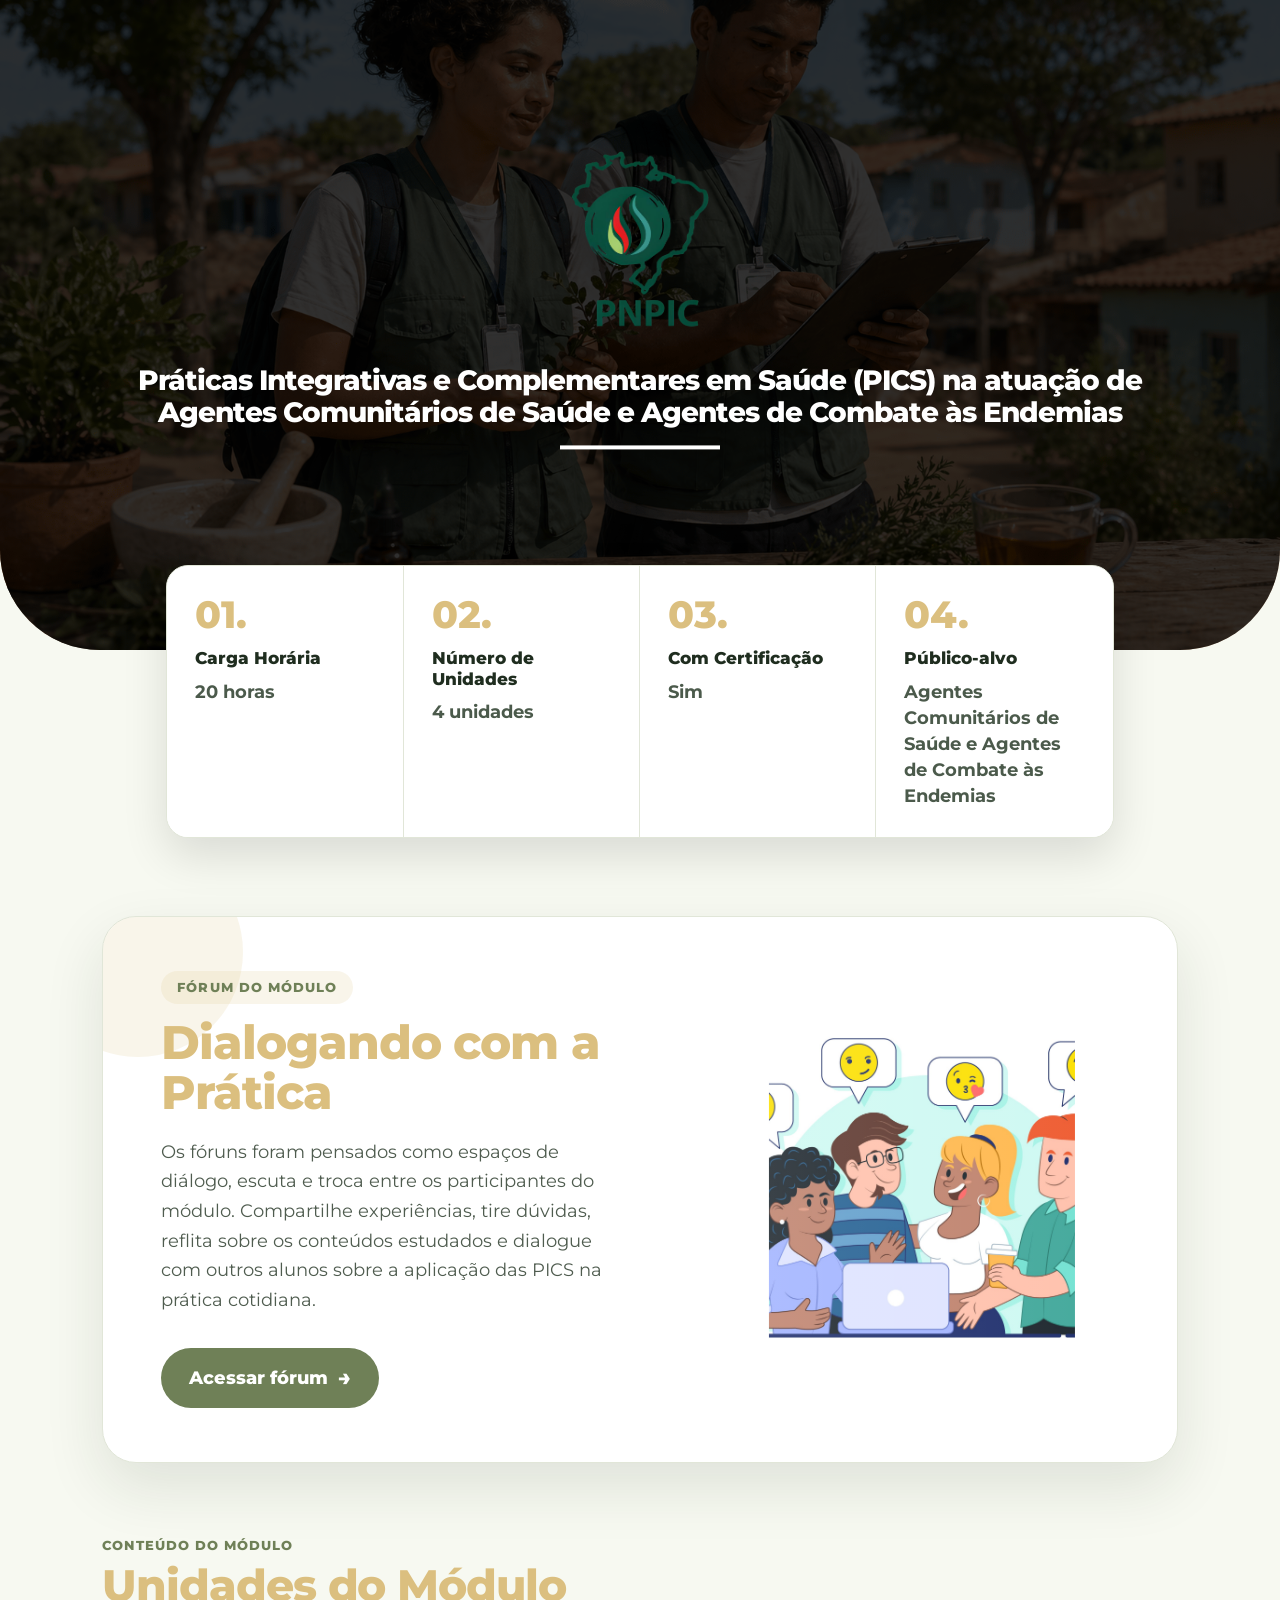
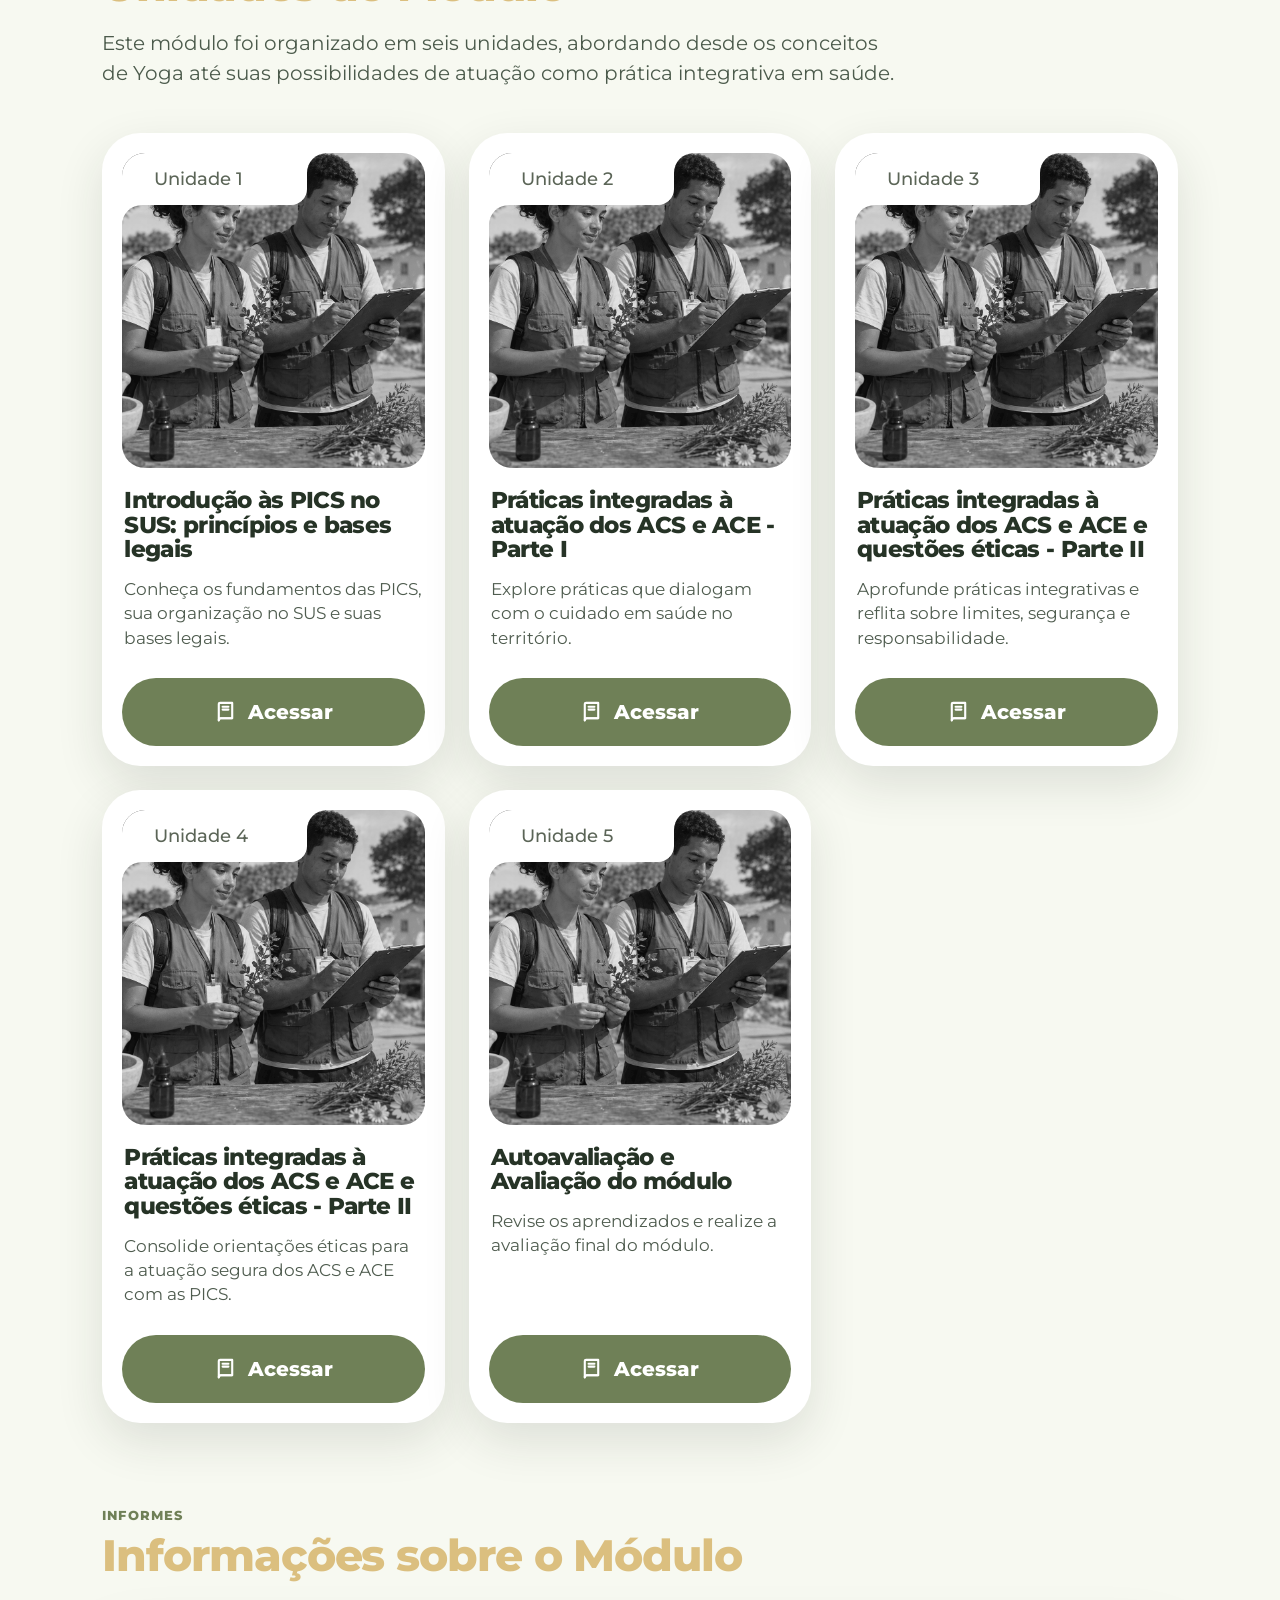
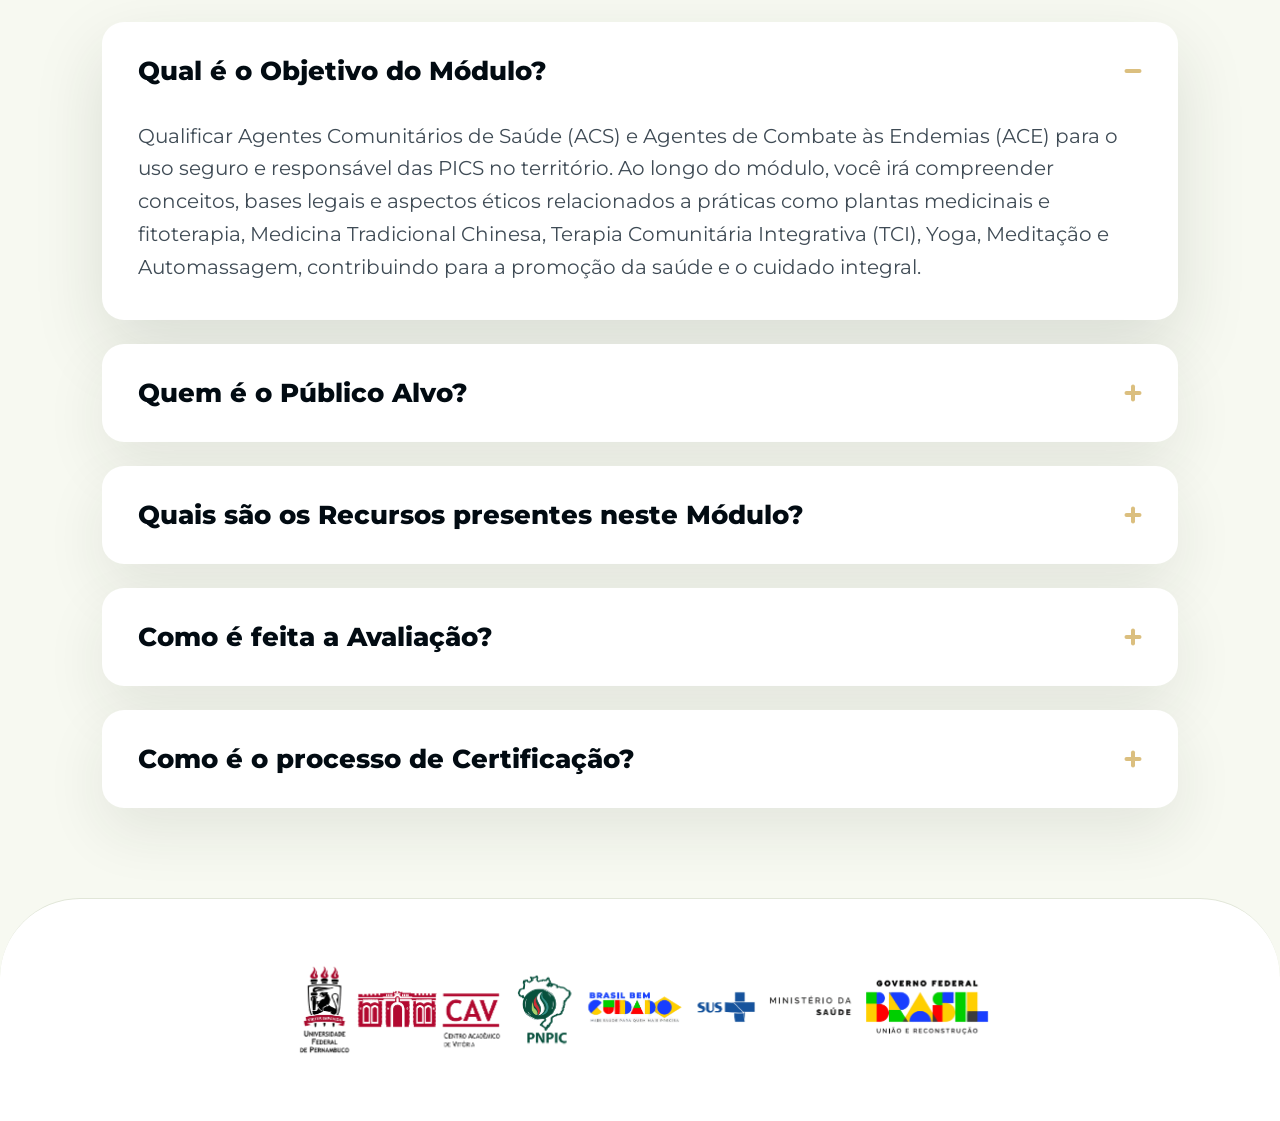
==== index.html @ bacfe4be "Add: Adicionado efeitos em javascript na tela inicial do módulo" ====
<!DOCTYPE html>
<html lang="pt-BR">

<head>
    <meta charset="UTF-8">
    <meta name="viewport" content="width=device-width, initial-scale=1.0">
    <title>PICS para ACS e ACE</title>

    <link rel="stylesheet" href="./assets/css/reset.css">
    <link rel="stylesheet" href="./assets/css/style-modulo.css">
</head>

<body>
    <header id="banner-modulo">
        <div class="dark-overlay"></div>

        <div id="banner-modulo-box-textual">
            <img id="banner-modulo-logo" src="./assets/images/PNPIC_logo_BR.png" alt="Logo PNPIC">
            <h1 id="banner-modulo-titulo">
                Práticas Integrativas e Complementares em Saúde (PICS) na atuação de
                Agentes Comunitários de Saúde e Agentes de Combate às Endemias
            </h1>
        </div>
    </header>

    <section id="banner-informacoes-modulo">
        <div id="banner-informacoes-modulo-container">

            <div class="banner-info-card">
                <span class="banner-info-numero">01.</span>

                <div class="banner-info-conteudo">
                    <h2>Carga Horária</h2>
                    <p>20 horas</p>
                </div>
            </div>

            <div class="banner-info-card">
                <span class="banner-info-numero">02.</span>

                <div class="banner-info-conteudo">
                    <h2>Número de Unidades</h2>
                    <p>4 unidades</p>
                </div>
            </div>

            <div class="banner-info-card">
                <span class="banner-info-numero">03.</span>

                <div class="banner-info-conteudo">
                    <h2>Com Certificação</h2>
                    <p>Sim</p>
                </div>
            </div>

            <div class="banner-info-card">
                <span class="banner-info-numero">04.</span>

                <div class="banner-info-conteudo">
                    <h2>Público-alvo</h2>
                    <p>Agentes Comunitários de Saúde e Agentes de Combate às Endemias</p>
                </div>
            </div>

        </div>
    </section>

    <section id="forum-pratica" aria-labelledby="forum-pratica-titulo">
        <div id="forum-pratica-card">

            <div id="forum-pratica-conteudo">
                <span id="forum-pratica-tag">Fórum do Módulo</span>

                <h2 id="forum-pratica-titulo">Dialogando com a Prática</h2>

                <p>
                    Os fóruns foram pensados como espaços de diálogo, escuta e troca entre os
                    participantes do módulo. Compartilhe experiências, tire dúvidas,
                    reflita sobre os conteúdos estudados e dialogue com outros alunos sobre a
                    aplicação das PICS na prática cotidiana.
                </p>

                <a href="#" id="forum-pratica-botao">
                    Acessar fórum
                    <span aria-hidden="true">→</span>
                </a>
            </div>

            <div id="forum-pratica-imagem">
                <img src="./assets/images/forum-dialogando-com-a-pratica.jpg"
                    alt="Pessoas dialogando em um espaço de aprendizagem colaborativa">
            </div>

        </div>
    </section>

    <section id="unidades-modulo">
        <div id="unidades-modulo-cabecalho">
            <span>Conteúdo do Módulo</span>
            <h2>Unidades do Módulo</h2>
            <p>
                Este módulo foi organizado em seis unidades, abordando desde os conceitos de Yoga
                até suas possibilidades de atuação como prática integrativa em saúde.
            </p>
        </div>

        <div id="unidades-modulo-lista">

            <article class="unidade-card">
                <div class="unidade-card-imagem">
                    <img src="./assets/images/Banner-PICS-para-ACS-e-ACE.png" alt="Imagem representativa da Unidade 1">
                    <span class="unidade-card-categoria">Unidade 1</span>
                </div>

                <div class="unidade-card-conteudo">
                    <h3>Introdução às PICS no SUS: princípios e bases legais</h3>
                    <p>
                        Conheça os fundamentos das PICS, sua organização no SUS e suas bases legais.
                    </p>
                </div>

                <a href="#" class="unidade-card-botao">
                    <svg viewBox="0 0 24 24" aria-hidden="true">
                        <path
                            d="M5 4.5C5 3.67 5.67 3 6.5 3H19v15.5c0 .28-.22.5-.5.5H7.25A2.25 2.25 0 0 0 5 21.25V4.5Z" />
                        <path d="M5 21.25A2.25 2.25 0 0 1 7.25 19H19" />
                        <path d="M9 7h6" />
                        <path d="M9 10h6" />
                    </svg>
                    Acessar
                </a>
            </article>

            <article class="unidade-card">
                <div class="unidade-card-imagem">
                    <img src="./assets/images/Banner-PICS-para-ACS-e-ACE.png" alt="Imagem representativa da Unidade 2">
                    <span class="unidade-card-categoria">Unidade 2</span>
                </div>

                <div class="unidade-card-conteudo">
                    <h3>Práticas integradas à atuação dos ACS e ACE - Parte I</h3>
                    <p>
                        Explore práticas que dialogam com o cuidado em saúde no território.
                    </p>
                </div>

                <a href="#" class="unidade-card-botao">
                    <svg viewBox="0 0 24 24" aria-hidden="true">
                        <path
                            d="M5 4.5C5 3.67 5.67 3 6.5 3H19v15.5c0 .28-.22.5-.5.5H7.25A2.25 2.25 0 0 0 5 21.25V4.5Z" />
                        <path d="M5 21.25A2.25 2.25 0 0 1 7.25 19H19" />
                        <path d="M9 7h6" />
                        <path d="M9 10h6" />
                    </svg>
                    Acessar
                </a>
            </article>

            <article class="unidade-card">
                <div class="unidade-card-imagem">
                    <img src="./assets/images/Banner-PICS-para-ACS-e-ACE.png" alt="Imagem representativa da Unidade 3">
                    <span class="unidade-card-categoria">Unidade 3</span>
                </div>

                <div class="unidade-card-conteudo">
                    <h3>Práticas integradas à atuação dos ACS e ACE e questões éticas - Parte II</h3>
                    <p>
                        Aprofunde práticas integrativas e reflita sobre limites, segurança e responsabilidade.
                    </p>
                </div>

                <a href="#" class="unidade-card-botao">
                    <svg viewBox="0 0 24 24" aria-hidden="true">
                        <path
                            d="M5 4.5C5 3.67 5.67 3 6.5 3H19v15.5c0 .28-.22.5-.5.5H7.25A2.25 2.25 0 0 0 5 21.25V4.5Z" />
                        <path d="M5 21.25A2.25 2.25 0 0 1 7.25 19H19" />
                        <path d="M9 7h6" />
                        <path d="M9 10h6" />
                    </svg>
                    Acessar
                </a>
            </article>

            <article class="unidade-card">
                <div class="unidade-card-imagem">
                    <img src="./assets/images/Banner-PICS-para-ACS-e-ACE.png" alt="Imagem representativa da Unidade 4">
                    <span class="unidade-card-categoria">Unidade 4</span>
                </div>

                <div class="unidade-card-conteudo">
                    <h3>Práticas integradas à atuação dos ACS e ACE e questões éticas - Parte II</h3>
                    <p>
                        Consolide orientações éticas para a atuação segura dos ACS e ACE com as PICS.
                    </p>
                </div>

                <a href="#" class="unidade-card-botao">
                    <svg viewBox="0 0 24 24" aria-hidden="true">
                        <path
                            d="M5 4.5C5 3.67 5.67 3 6.5 3H19v15.5c0 .28-.22.5-.5.5H7.25A2.25 2.25 0 0 0 5 21.25V4.5Z" />
                        <path d="M5 21.25A2.25 2.25 0 0 1 7.25 19H19" />
                        <path d="M9 7h6" />
                        <path d="M9 10h6" />
                    </svg>
                    Acessar
                </a>
            </article>

            <article class="unidade-card">
                <div class="unidade-card-imagem">
                    <img src="./assets/images/Banner-PICS-para-ACS-e-ACE.png" alt="Imagem representativa da Unidade 5">
                    <span class="unidade-card-categoria">Unidade 5</span>
                </div>

                <div class="unidade-card-conteudo">
                    <h3>Autoavaliação e Avaliação do módulo</h3>
                    <p>
                        Revise os aprendizados e realize a avaliação final do módulo.
                    </p>
                </div>

                <a href="#" class="unidade-card-botao">
                    <svg viewBox="0 0 24 24" aria-hidden="true">
                        <path
                            d="M5 4.5C5 3.67 5.67 3 6.5 3H19v15.5c0 .28-.22.5-.5.5H7.25A2.25 2.25 0 0 0 5 21.25V4.5Z" />
                        <path d="M5 21.25A2.25 2.25 0 0 1 7.25 19H19" />
                        <path d="M9 7h6" />
                        <path d="M9 10h6" />
                    </svg>
                    Acessar
                </a>
            </article>

        </div>
    </section>

    <section id="faq-modulo">
        <div id="faq-modulo-cabecalho">
            <span>Informes</span>
            <h2>Informações sobre o Módulo</h2>
        </div>
        <div id="faq-modulo-container">

            <article class="faq-item ativo">
                <button class="faq-pergunta" type="button" aria-expanded="true">
                    <span>Qual é o Objetivo do Módulo?</span>
                    <span class="faq-icone" aria-hidden="true"></span>
                </button>

                <div class="faq-resposta">
                    <div>
                        <p>
                            Qualificar Agentes Comunitários de Saúde (ACS) e Agentes de Combate às Endemias (ACE)
                            para o uso seguro e responsável das PICS no território. Ao longo do módulo, você irá
                            compreender conceitos, bases legais e aspectos éticos relacionados a práticas como plantas
                            medicinais e fitoterapia, Medicina Tradicional Chinesa, Terapia Comunitária Integrativa
                            (TCI), Yoga, Meditação e Automassagem, contribuindo para a promoção da saúde e o cuidado
                            integral.
                        </p>
                    </div>
                </div>
            </article>

            <article class="faq-item">
                <button class="faq-pergunta" type="button" aria-expanded="false">
                    <span>Quem é o Público Alvo?</span>
                    <span class="faq-icone" aria-hidden="true"></span>
                </button>

                <div class="faq-resposta">
                    <div>
                        <p>
                            Destina-se a ACS, ACE, usuários do SUS e demais interessados. O acesso é livre,
                            sem limite de vagas, com o objetivo de ampliar o conhecimento sobre a temática.
                        </p>
                    </div>
                </div>
            </article>

            <article class="faq-item">
                <button class="faq-pergunta" type="button" aria-expanded="false">
                    <span>Quais são os Recursos presentes neste Módulo?</span>
                    <span class="faq-icone" aria-hidden="true"></span>
                </button>

                <div class="faq-resposta">
                    <div>
                        <p>
                            Slides, vídeos, histórias em quadrinhos, leituras complementares e atividades de
                            múltipla escolha.
                        </p>
                    </div>
                </div>
            </article>

            <article class="faq-item">
                <button class="faq-pergunta" type="button" aria-expanded="false">
                    <span>Como é feita a Avaliação?</span>
                    <span class="faq-icone" aria-hidden="true"></span>
                </button>

                <div class="faq-resposta">
                    <div>
                        <p>
                            Você realizará dois questionários: um de avaliação do módulo e outro de autoavaliação,
                            permitindo refletir sobre seu aprendizado e participação.
                        </p>
                    </div>
                </div>
            </article>

            <article class="faq-item">
                <button class="faq-pergunta" type="button" aria-expanded="false">
                    <span>Como é o processo de Certificação?</span>
                    <span class="faq-icone" aria-hidden="true"></span>
                </button>

                <div class="faq-resposta">
                    <div>
                        <p>
                            Para obter o certificado, é necessário: concluir 100% das atividades, responder à
                            avaliação de qualidade do módulo e alcançar, no mínimo, 70% de aproveitamento nas
                            atividades avaliativas.
                        </p>
                    </div>
                </div>
            </article>

        </div>
    </section>

    <footer id="rodape-modulo">
        <div id="rodape-modulo-container">
            <img src="./assets/images/instituicoes-envolvidas-logo-rodape.png" alt="Logos das instituições envolvidas">
        </div>
    </footer>

    <script>
    document.addEventListener('DOMContentLoaded', () => {
        const usuarioPrefereMenosAnimacao = window.matchMedia('(prefers-reduced-motion: reduce)').matches;

        /* =========================================================
           ESTILOS DAS ANIMAÇÕES
        ========================================================= */

        const estilosAnimacoes = document.createElement('style');

        estilosAnimacoes.textContent = `
            .js-reveal {
                opacity: 0;
                transform: translateY(26px);
                transition:
                    opacity 0.65s ease,
                    transform 0.65s ease;
            }

            .js-reveal.visivel {
                opacity: 1;
                transform: translateY(0);
            }

            .js-delay-1 {
                transition-delay: 0.08s;
            }

            .js-delay-2 {
                transition-delay: 0.16s;
            }

            .js-delay-3 {
                transition-delay: 0.24s;
            }

            .js-delay-4 {
                transition-delay: 0.32s;
            }

            .js-barra-progresso {
                position: fixed;
                top: 0;
                left: 0;
                z-index: 9999;
                width: 0%;
                height: 4px;
                background: linear-gradient(90deg, #6f8057, #dbbf7f);
                box-shadow: 0 4px 14px rgba(111, 128, 87, 0.25);
                transition: width 0.08s linear;
            }

            #banner-modulo-logo {
                animation: logoFlutuando 4s ease-in-out infinite;
            }

            @keyframes logoFlutuando {
                0%, 100% {
                    transform: translateY(0);
                }

                50% {
                    transform: translateY(-7px);
                }
            }

            .banner-info-card,
            .unidade-card,
            #forum-pratica-card,
            .faq-item {
                transition:
                    transform 0.28s ease,
                    box-shadow 0.28s ease,
                    border-color 0.28s ease;
            }

            .banner-info-card:hover {
                transform: translateY(-5px);
                box-shadow: 0 18px 40px rgba(31, 45, 31, 0.14);
                border-color: rgba(219, 191, 127, 0.5);
            }

            #forum-pratica-card:hover {
                transform: translateY(-5px);
                box-shadow: 0 30px 70px rgba(31, 45, 31, 0.16);
            }

            .unidade-card:hover {
                transform: translateY(-7px);
                box-shadow: 0 26px 62px rgba(31, 45, 31, 0.18);
            }

            .faq-item:hover {
                transform: translateX(4px);
            }

            .faq-item.ativo {
                box-shadow: 0 28px 70px rgba(31, 45, 31, 0.13);
            }

            .unidade-card-botao,
            #forum-pratica-botao {
                position: relative;
                overflow: hidden;
            }

            .efeito-ripple {
                position: absolute;
                width: 18px;
                height: 18px;
                border-radius: 50%;
                pointer-events: none;
                background-color: rgba(255, 255, 255, 0.5);
                transform: translate(-50%, -50%) scale(0);
                animation: rippleBotao 0.55s ease-out forwards;
            }

            @keyframes rippleBotao {
                to {
                    opacity: 0;
                    transform: translate(-50%, -50%) scale(18);
                }
            }

            .js-contador-pulso {
                animation: contadorPulso 0.45s ease;
            }

            @keyframes contadorPulso {
                0% {
                    transform: scale(1);
                }

                45% {
                    transform: scale(1.05);
                }

                100% {
                    transform: scale(1);
                }
            }

            @media (max-width: 768px) {
                .unidade-card:hover,
                .banner-info-card:hover,
                #forum-pratica-card:hover,
                .faq-item:hover {
                    transform: none;
                }
            }

            @media (prefers-reduced-motion: reduce) {
                .js-reveal,
                .js-reveal.visivel,
                #banner-modulo-logo,
                .banner-info-card,
                .unidade-card,
                #forum-pratica-card,
                .faq-item {
                    opacity: 1 !important;
                    transform: none !important;
                    transition: none !important;
                    animation: none !important;
                }
            }
        `;

        document.head.appendChild(estilosAnimacoes);


        /* =========================================================
           BARRA DE PROGRESSO DE LEITURA
        ========================================================= */

        const barraProgresso = document.createElement('div');
        barraProgresso.className = 'js-barra-progresso';
        document.body.appendChild(barraProgresso);

        const atualizarBarraProgresso = () => {
            const alturaPagina = document.documentElement.scrollHeight - window.innerHeight;
            const progresso = alturaPagina > 0 ? (window.scrollY / alturaPagina) * 100 : 0;

            barraProgresso.style.width = `${progresso}%`;
        };

        window.addEventListener('scroll', atualizarBarraProgresso, { passive: true });
        atualizarBarraProgresso();


        /* =========================================================
           ANIMAÇÃO DE ENTRADA DOS ELEMENTOS
        ========================================================= */

        const elementosParaAnimar = document.querySelectorAll(`
            #banner-modulo-box-textual,
            .banner-info-card,
            #forum-pratica-card,
            #unidades-modulo-cabecalho,
            .unidade-card,
            #faq-modulo-cabecalho,
            .faq-item
        `);

        elementosParaAnimar.forEach((elemento, index) => {
            elemento.classList.add('js-reveal');

            if (
                elemento.classList.contains('banner-info-card') ||
                elemento.classList.contains('unidade-card') ||
                elemento.classList.contains('faq-item')
            ) {
                elemento.classList.add(`js-delay-${(index % 4) + 1}`);
            }
        });

        if (usuarioPrefereMenosAnimacao) {
            elementosParaAnimar.forEach((elemento) => {
                elemento.classList.add('visivel');
            });
        } else if ('IntersectionObserver' in window) {
            const observadorEntrada = new IntersectionObserver((entradas) => {
                entradas.forEach((entrada) => {
                    if (entrada.isIntersecting) {
                        entrada.target.classList.add('visivel');
                        observadorEntrada.unobserve(entrada.target);
                    }
                });
            }, {
                threshold: 0.12,
                rootMargin: '0px 0px -40px 0px'
            });

            elementosParaAnimar.forEach((elemento) => {
                observadorEntrada.observe(elemento);
            });
        } else {
            elementosParaAnimar.forEach((elemento) => {
                elemento.classList.add('visivel');
            });
        }

        setTimeout(() => {
            elementosParaAnimar.forEach((elemento) => {
                elemento.classList.add('visivel');
            });
        }, 1400);


        /* =========================================================
           CONTADOR ANIMADO NOS CARDS DE INFORMAÇÃO
        ========================================================= */

        const blocoInformacoes = document.querySelector('#banner-informacoes-modulo');
        let contadoresJaRodaram = false;

        const animarContadores = () => {
            if (contadoresJaRodaram) return;

            contadoresJaRodaram = true;

            const textos = document.querySelectorAll('.banner-info-conteudo p');

            textos.forEach((texto) => {
                const conteudoOriginal = texto.textContent.trim();
                const numeroEncontrado = conteudoOriginal.match(/\d+/);

                if (!numeroEncontrado) return;

                const numeroFinal = Number(numeroEncontrado[0]);
                const duracao = 800;
                const inicio = performance.now();

                texto.classList.add('js-contador-pulso');

                const animar = (tempoAtual) => {
                    const progresso = Math.min((tempoAtual - inicio) / duracao, 1);
                    const valorAtual = Math.floor(progresso * numeroFinal);

                    texto.textContent = conteudoOriginal.replace(numeroEncontrado[0], valorAtual);

                    if (progresso < 1) {
                        requestAnimationFrame(animar);
                    } else {
                        texto.textContent = conteudoOriginal;

                        setTimeout(() => {
                            texto.classList.remove('js-contador-pulso');
                        }, 450);
                    }
                };

                requestAnimationFrame(animar);
            });
        };

        if (blocoInformacoes && !usuarioPrefereMenosAnimacao && 'IntersectionObserver' in window) {
            const observadorContadores = new IntersectionObserver((entradas) => {
                entradas.forEach((entrada) => {
                    if (entrada.isIntersecting) {
                        animarContadores();
                        observadorContadores.unobserve(entrada.target);
                    }
                });
            }, {
                threshold: 0.3
            });

            observadorContadores.observe(blocoInformacoes);
        }


        /* =========================================================
           EFEITO RIPPLE NOS BOTÕES
        ========================================================= */

        const botoes = document.querySelectorAll('.unidade-card-botao, #forum-pratica-botao');

        botoes.forEach((botao) => {
            botao.addEventListener('click', (evento) => {
                const href = botao.getAttribute('href');

                if (href === '#') {
                    evento.preventDefault();
                }

                const rippleAntigo = botao.querySelector('.efeito-ripple');

                if (rippleAntigo) {
                    rippleAntigo.remove();
                }

                const area = botao.getBoundingClientRect();
                const ripple = document.createElement('span');

                ripple.className = 'efeito-ripple';
                ripple.style.left = `${evento.clientX - area.left}px`;
                ripple.style.top = `${evento.clientY - area.top}px`;

                botao.appendChild(ripple);

                setTimeout(() => {
                    ripple.remove();
                }, 600);
            });
        });


        /* =========================================================
           FAQ INTERATIVO
        ========================================================= */

        const faqItems = document.querySelectorAll('.faq-item');

        faqItems.forEach((item) => {
            const pergunta = item.querySelector('.faq-pergunta');

            pergunta.addEventListener('click', () => {
                const itemEstaAberto = item.classList.contains('ativo');

                faqItems.forEach((faq) => {
                    faq.classList.remove('ativo');
                    faq.querySelector('.faq-pergunta').setAttribute('aria-expanded', 'false');
                });

                if (!itemEstaAberto) {
                    item.classList.add('ativo');
                    pergunta.setAttribute('aria-expanded', 'true');
                }
            });
        });


        /* =========================================================
           MICROINTERAÇÃO NO LOGO
        ========================================================= */

        const logo = document.querySelector('#banner-modulo-logo');

        if (logo && !usuarioPrefereMenosAnimacao) {
            logo.addEventListener('mouseenter', () => {
                logo.animate(
                    [
                        { transform: 'scale(1)' },
                        { transform: 'scale(1.04)' },
                        { transform: 'scale(1)' }
                    ],
                    {
                        duration: 450,
                        easing: 'ease-out'
                    }
                );
            });
        }
    });
</script>
</body>

</html>
---- assets/css/style-modulo.css ----
/* ----- Fontes do Projeto ----- */

@import url('https://fonts.googleapis.com/css2?family=Montserrat:wght@300;400;500;600;700;800;900&family=Rawline:wght@300;400;500;700;900&display=swap');


/* ----- Variáveis Globais ----- */

:root {
    --fonte-principal: 'Montserrat', Arial, Helvetica, sans-serif;
    --fonte-auxiliar: 'Rawline', 'Montserrat', Arial, Helvetica, sans-serif;

    --border-radius-banner-modulo: 100px;

    --banner-info-curso-cor-fundo: #ffffff;
    --banner-info-curso-cor-fundo-pagina: #f7f9f1;
    --banner-info-curso-cor-titulo: #1f2d1f;
    --banner-info-curso-cor-texto: #4b5a4b;
    --banner-info-curso-cor-numero: #dbbf7f;
    --banner-info-curso-cor-borda: #e1e6d8;
    --banner-info-curso-sombra: 0 18px 45px rgba(0, 0, 0, 0.12);

    --forum-pratica-cor-fundo: #ffffff;
    --forum-pratica-cor-titulo: #263326;
    --forum-pratica-cor-texto: #4f5c4f;
    --forum-pratica-cor-destaque: #dbbf7f;
    --forum-pratica-cor-botao: #6f8057;
    --forum-pratica-cor-botao-hover: #5d7048;
    --forum-pratica-cor-borda: #e1e6d8;
    --forum-pratica-sombra: 0 24px 60px rgba(31, 45, 31, 0.11);

    --unidade-card-cor-fundo: #ffffff;
    --unidade-card-cor-titulo: #263326;
    --unidade-card-cor-texto: #4f5c4f;
    --unidade-card-cor-categoria: #5b6557;
    --unidade-card-cor-botao: #6f8057;
    --unidade-card-cor-botao-hover: #5d7048;
    --unidade-card-sombra: 0 18px 48px rgba(31, 45, 31, 0.12);

    --faq-modulo-cor-fundo-card: #ffffff;
    --faq-modulo-cor-titulo: #020b12;
    --faq-modulo-cor-texto: #3f4b55;
    --faq-modulo-cor-icone: #dbbf7f;
    --faq-modulo-sombra: 0 24px 60px rgba(31, 45, 31, 0.09);

    --secoes-cabecalho-titulo: #dbbf7f;
}


/* ----- Configurações Gerais ----- */

body {
    font-family: var(--fonte-principal);

    background-color: var(--banner-info-curso-cor-fundo-pagina);
    color: var(--banner-info-curso-cor-titulo);

    overflow-x: hidden;
}

h1,
h2,
h3,
button,
.banner-info-numero,
.unidade-card-categoria,
.unidade-card-botao,
#forum-pratica-tag,
#forum-pratica-botao,
#unidades-modulo-cabecalho span,
#faq-modulo-cabecalho span {
    font-family: var(--fonte-auxiliar);
}


/* ----- Classes Especiais ----- */

.dark-overlay {
    position: absolute;
    top: 0;
    left: 0;

    width: 100%;
    height: 100%;

    background-color: rgba(0, 0, 0, 0.68);
}


/* ----- Estilos Específicos do Banner do Módulo ----- */

#banner-modulo {
    width: 100%;
    height: 650px;

    position: relative;

    background-image: url('./../images/Banner-PICS-para-ACS-e-ACE.png');
    background-size: cover;
    background-position: bottom center;
    background-repeat: no-repeat;

    border-bottom-right-radius: var(--border-radius-banner-modulo);
    border-bottom-left-radius: var(--border-radius-banner-modulo);
}

#banner-modulo .dark-overlay {
    z-index: 1;

    background-color: rgba(0, 0, 0, 0.8);

    border-bottom-right-radius: var(--border-radius-banner-modulo);
    border-bottom-left-radius: var(--border-radius-banner-modulo);
}

#banner-modulo-box-textual {
    width: min(90%, 1100px);

    position: absolute;
    top: 45%;
    left: 50%;
    transform: translate(-50%, -50%);

    z-index: 2;

    padding: 20px;

    color: #ffffff;
    text-align: center;
}

#banner-modulo-logo {
    width: clamp(120px, 16vw, 210px);
    height: auto;

    display: block;

    margin: 0 auto 24px;

    object-fit: contain;

    filter: drop-shadow(0 10px 24px rgba(0, 0, 0, 0.35));
}

#banner-modulo-box-textual #banner-modulo-titulo {
    font-family: var(--fonte-auxiliar);
    font-size: clamp(16px, 28px, 32px);
    line-height: 1.15;
    font-weight: 800;
    letter-spacing: -1px;
}

#banner-modulo-box-textual #banner-modulo-titulo::after {
    content: '';

    display: block;
    width: 160px;
    height: 4px;

    margin: 16px auto 0;

    background-color: #ffffff;
}


/* ----- Caixa de Informações Gerais do Curso no Banner ----- */

#banner-informacoes-modulo {
    width: min(74%, 1180px);

    position: relative;
    z-index: 3;

    margin: -85px auto 0;

    overflow: hidden;

    background-color: var(--banner-info-curso-cor-fundo);

    border: 1px solid var(--banner-info-curso-cor-borda);
    border-radius: 22px;

    box-shadow: var(--banner-info-curso-sombra);
}

#banner-informacoes-modulo-container {
    display: grid;
    grid-template-columns: repeat(4, minmax(0, 1fr));
}

.banner-info-card {
    min-height: 170px;

    padding: 30px 28px 28px;

    display: flex;
    flex-direction: column;
    justify-content: flex-start;

    background-color: var(--banner-info-curso-cor-fundo);

    border-right: 1px solid var(--banner-info-curso-cor-borda);
}

.banner-info-card:last-child {
    border-right: none;
}

.banner-info-numero {
    display: block;

    margin-bottom: 14px;

    font-size: clamp(34px, 3vw, 44px);
    line-height: 1;
    font-weight: 800;

    color: var(--banner-info-curso-cor-numero);
}

.banner-info-card h2 {
    margin-bottom: 10px;

    font-family: var(--fonte-auxiliar);
    font-size: clamp(17px, 1.25vw, 22px);
    line-height: 1.2;
    font-weight: 800;

    color: var(--banner-info-curso-cor-titulo);
}

.banner-info-card p {
    max-width: 255px;

    font-family: var(--fonte-principal);
    font-size: 18px;
    line-height: 1.45;
    font-weight: 700;

    color: var(--banner-info-curso-cor-texto);
}


/* ----- Seção Fórum Dialogando com a Prática ----- */

#forum-pratica {
    width: min(84%, 1300px);

    margin: 78px auto 72px;
}

#forum-pratica-card {
    min-height: 390px;

    position: relative;

    display: grid;
    grid-template-columns: minmax(0, 1.05fr) minmax(360px, 0.95fr);
    align-items: stretch;

    overflow: hidden;

    background-color: var(--forum-pratica-cor-fundo);

    border: 1px solid var(--forum-pratica-cor-borda);
    border-radius: 34px;

    box-shadow: var(--forum-pratica-sombra);
}

#forum-pratica-card::before {
    content: '';

    width: 210px;
    height: 210px;

    position: absolute;
    top: -70px;
    left: -70px;
    z-index: 1;

    background-color: rgba(219, 191, 127, 0.16);

    border-radius: 50%;
}

#forum-pratica-conteudo {
    position: relative;
    z-index: 2;

    padding: 54px 58px;

    display: flex;
    flex-direction: column;
    justify-content: center;
    align-items: flex-start;
}

#forum-pratica-tag {
    display: inline-flex;
    align-items: center;

    margin-bottom: 14px;

    padding: 10px 16px;

    background-color: rgba(219, 191, 127, 0.16);
    color: var(--forum-pratica-cor-botao);

    border-radius: 999px;

    font-size: 13px;
    line-height: 1;
    font-weight: 800;
    letter-spacing: 0.08em;
    text-transform: uppercase;
}

#forum-pratica-titulo {
    max-width: 620px;

    margin-bottom: 20px;

    font-family: var(--fonte-auxiliar);
    font-size: clamp(30px, 3.7vw, 48px);
    line-height: 1.05;
    font-weight: 800;
    letter-spacing: -1.1px;

    color: var(--forum-pratica-cor-destaque);
}

#forum-pratica-conteudo p {
    max-width: 720px;

    margin-bottom: 32px;

    font-family: var(--fonte-principal);
    font-size: 18px;
    line-height: 1.65;
    font-weight: 400;

    color: var(--forum-pratica-cor-texto);
}

#forum-pratica-botao {
    min-height: 60px;

    padding: 0 28px;

    display: inline-flex;
    align-items: center;
    justify-content: center;
    gap: 10px;

    background-color: var(--forum-pratica-cor-botao);
    color: #ffffff;

    border-radius: 999px;

    font-size: 18px;
    line-height: 1;
    font-weight: 800;
    text-decoration: none;

    transition: background-color 0.3s ease, transform 0.3s ease, box-shadow 0.3s ease;
}

#forum-pratica-botao span {
    font-size: 22px;
    line-height: 1;

    transition: transform 0.3s ease;
}

#forum-pratica-botao:hover {
    background-color: var(--forum-pratica-cor-botao-hover);

    transform: translateY(-2px);

    box-shadow: 0 14px 28px rgba(111, 128, 87, 0.24);
}

#forum-pratica-botao:hover span {
    transform: translateX(4px);
}

#forum-pratica-imagem {
    min-height: 300px;

    position: relative;

    overflow: hidden;
}

#forum-pratica-imagem::before {
    content: '';

    position: absolute;
    inset: 0;
    z-index: 1;

    background: linear-gradient(90deg, rgba(255, 255, 255, 0.16), rgba(255, 255, 255, 0));
}

#forum-pratica-imagem img {
    width: 100%;
    height: 100%;

    display: block;

    object-fit: cover;
    object-position: center;

    transform: scale(0.6);

    transition: transform 0.45s ease, filter 0.45s ease;
}

#forum-pratica-card:hover #forum-pratica-imagem img {
    transform: scale(0.65);

    filter: brightness(1.03) contrast(1.02);
}


/* ----- Seção de Unidades do Módulo ----- */

#unidades-modulo {
    width: min(84%, 1300px);

    margin: 0 auto 82px;
}

#unidades-modulo-cabecalho {
    max-width: 800px;

    margin-bottom: 44px;
}

#unidades-modulo-cabecalho span {
    display: inline-block;

    margin-bottom: 10px;

    font-family: var(--fonte-auxiliar);
    font-size: 13px;
    line-height: 1;
    font-weight: 800;
    letter-spacing: 0.08em;
    text-transform: uppercase;

    color: var(--unidade-card-cor-botao);
}

#unidades-modulo-cabecalho h2 {
    margin-bottom: 20px;

    font-family: var(--fonte-auxiliar);
    font-size: clamp(28px, 3.6vw, 44px);
    line-height: 1.05;
    font-weight: 800;
    letter-spacing: -1.1px;

    color: var(--secoes-cabecalho-titulo);
}

#unidades-modulo-cabecalho p {
    max-width: 100%;

    font-family: var(--fonte-principal);
    font-size: 20px;
    line-height: 1.52;
    font-weight: 400;

    color: var(--banner-info-curso-cor-texto);
}

#unidades-modulo-lista {
    display: grid;
    grid-template-columns: repeat(auto-fit, minmax(315px, 1fr));
    gap: 24px;
}

.unidade-card {
    min-height: 590px;

    padding: 20px;

    display: flex;
    flex-direction: column;

    overflow: hidden;

    background-color: var(--unidade-card-cor-fundo);

    border-radius: 38px;

    box-shadow: var(--unidade-card-sombra);
}

.unidade-card-imagem {
    height: 315px;

    position: relative;

    overflow: hidden;

    border-radius: 23px;
}

.unidade-card-imagem img {
    width: 100%;
    height: 100%;

    display: block;

    object-fit: cover;
    object-position: center;

    filter: grayscale(100%) brightness(0.96) contrast(0.95);
    transform: scale(1);

    transition: filter 0.45s ease, transform 0.45s ease;
}

.unidade-card:hover .unidade-card-imagem img {
    filter: grayscale(0%) brightness(1) contrast(1);
    transform: scale(1.045);
}

.unidade-card-categoria {
    min-width: 185px;
    height: 52px;

    position: absolute;
    top: 0;
    left: 0;
    z-index: 2;

    padding: 0 24px 0 32px;

    display: flex;
    align-items: center;

    background-color: var(--unidade-card-cor-fundo);
    color: var(--unidade-card-cor-categoria);

    border-bottom-right-radius: 16px;

    font-family: var(--fonte-auxiliar);
    font-size: 18px;
    line-height: 1;
    font-weight: 500;
}

.unidade-card-categoria::after {
    content: '';

    width: 27px;
    height: 27px;

    position: absolute;
    top: 0;
    right: -27px;

    border-top-left-radius: 20px;

    box-shadow: -10px -10px 0 9px var(--unidade-card-cor-fundo);
}

.unidade-card-categoria::before {
    content: '';

    width: 27px;
    height: 27px;

    position: absolute;
    left: 0;
    bottom: -27px;

    border-top-left-radius: 20px;

    box-shadow: -10px -10px 0 9px var(--unidade-card-cor-fundo);
}

.unidade-card-conteudo {
    padding: 20px 2px 0;

    display: flex;
    flex-direction: column;
    flex: 1;
}

.unidade-card-conteudo h3 {
    margin-bottom: 15px;

    font-family: var(--fonte-auxiliar);
    font-size: clamp(23px, 1.75vw, 29px);
    line-height: 1.08;
    font-weight: 800;
    letter-spacing: -0.7px;

    color: var(--unidade-card-cor-titulo);
}

.unidade-card-conteudo p {
    margin-bottom: 28px;

    font-family: var(--fonte-principal);
    font-size: 17px;
    line-height: 1.42;
    font-weight: 400;

    color: var(--unidade-card-cor-texto);
}

.unidade-card-botao {
    width: 100%;
    min-height: 68px;

    margin-top: auto;

    display: flex;
    align-items: center;
    justify-content: center;
    gap: 11px;

    background-color: var(--unidade-card-cor-botao);
    color: #ffffff;

    border-radius: 999px;

    font-family: var(--fonte-auxiliar);
    font-size: 20px;
    line-height: 1;
    font-weight: 800;
    text-decoration: none;

    transition: background-color 0.3s ease, transform 0.3s ease;
}

.unidade-card-botao svg {
    width: 23px;
    height: 23px;

    fill: none;
    stroke: currentColor;
    stroke-width: 2.2;
    stroke-linecap: round;
    stroke-linejoin: round;
}

.unidade-card-botao:hover {
    background-color: var(--unidade-card-cor-botao-hover);
    transform: translateY(-2px);
}


/* ----- Seção FAQ do Módulo ----- */

#faq-modulo {
    width: min(84%, 1300px);

    margin: 0 auto 90px;
}

#faq-modulo-cabecalho {
    max-width: 800px;

    margin-bottom: 44px;
}

#faq-modulo-cabecalho span {
    display: inline-block;

    margin-bottom: 10px;

    font-family: var(--fonte-auxiliar);
    font-size: 13px;
    line-height: 1;
    font-weight: 800;
    letter-spacing: 0.08em;
    text-transform: uppercase;

    color: var(--unidade-card-cor-botao);
}

#faq-modulo-cabecalho h2 {
    margin-bottom: 12px;

    font-family: var(--fonte-auxiliar);
    font-size: clamp(28px, 3.6vw, 44px);
    line-height: 1.05;
    font-weight: 800;
    letter-spacing: -1.1px;

    color: var(--secoes-cabecalho-titulo);
}

#faq-modulo-cabecalho p {
    max-width: 100%;

    font-family: var(--fonte-principal);
    font-size: 16px;
    line-height: 1.52;
    font-weight: 400;

    color: var(--banner-info-curso-cor-texto);
}

#faq-modulo-container {
    display: flex;
    flex-direction: column;
    gap: 24px;
}

.faq-item {
    overflow: hidden;

    background-color: var(--faq-modulo-cor-fundo-card);

    border-radius: 22px;

    box-shadow: var(--faq-modulo-sombra);
}

.faq-pergunta {
    width: 100%;
    min-height: 98px;

    padding: 28px 34px 28px 36px;

    display: flex;
    align-items: center;
    justify-content: space-between;
    gap: 24px;

    cursor: pointer;

    background-color: transparent;
    color: var(--faq-modulo-cor-titulo);

    border: none;

    text-align: left;
    font-family: var(--fonte-auxiliar);
}

.faq-pergunta span:first-child {
    font-size: clamp(20px, 2vw, 26px);
    line-height: 1.25;
    font-weight: 800;
}

.faq-icone {
    width: 22px;
    height: 22px;

    position: relative;

    flex: 0 0 22px;
}

.faq-icone::before,
.faq-icone::after {
    content: '';

    position: absolute;
    top: 50%;
    left: 50%;

    width: 17px;
    height: 4px;

    background-color: var(--faq-modulo-cor-icone);

    border-radius: 999px;

    transform: translate(-50%, -50%);

    transition: transform 0.3s ease, opacity 0.3s ease;
}

.faq-icone::after {
    transform: translate(-50%, -50%) rotate(90deg);
}

.faq-item.ativo .faq-icone::after {
    opacity: 0;
    transform: translate(-50%, -50%) rotate(0deg);
}

.faq-resposta {
    display: grid;
    grid-template-rows: 0fr;

    transition: grid-template-rows 0.35s ease;
}

.faq-resposta>div {
    overflow: hidden;
}

.faq-item.ativo .faq-resposta {
    grid-template-rows: 1fr;
}

.faq-resposta p {
    padding: 0 36px 36px;

    max-width: 1120px;

    font-family: var(--fonte-principal);
    font-size: clamp(17px, 1.6vw, 24px);
    line-height: 1.6;
    font-weight: 400;

    color: var(--faq-modulo-cor-texto);
}


/* ----- Rodapé do Módulo ----- */

#rodape-modulo {
    width: 100%;

    padding: 54px 20px;

    background-color: #ffffff;

    border-top: 1px solid var(--banner-info-curso-cor-borda);

    border-top-right-radius: calc(var(--border-radius-banner-modulo) - 20px);
    border-top-left-radius: calc(var(--border-radius-banner-modulo) - 20px);
}

#rodape-modulo-container {
    width: min(84%, 1300px);

    margin: 0 auto;

    display: flex;
    align-items: center;
    justify-content: center;
}

#rodape-modulo img {
    width: min(100%, 720px);
    height: auto;

    display: block;

    object-fit: contain;
}


/* ----- Responsividade ----- */

@media (max-width: 1200px) {
    #banner-informacoes-modulo {
        width: 84%;
        margin-top: -75px;
    }

    #banner-informacoes-modulo-container {
        grid-template-columns: repeat(2, 1fr);
    }

    .banner-info-card {
        min-height: 155px;

        padding: 28px 28px 26px;
    }

    .banner-info-card:nth-child(1),
    .banner-info-card:nth-child(2) {
        border-bottom: 1px solid var(--banner-info-curso-cor-borda);
    }

    .banner-info-card:nth-child(2) {
        border-right: none;
    }

    .banner-info-card p {
        max-width: 100%;
    }

    #forum-pratica {
        width: 82%;

        margin: 68px auto 64px;
    }

    #forum-pratica-card {
        grid-template-columns: minmax(0, 1fr) minmax(320px, 0.85fr);
    }

    #forum-pratica-conteudo {
        padding: 46px 44px;
    }

    #forum-pratica-conteudo p {
        font-size: 17px;
    }

    #unidades-modulo {
        width: 82%;
    }

    #unidades-modulo-lista {
        grid-template-columns: repeat(auto-fit, minmax(290px, 1fr));
        gap: 22px;
    }

    .unidade-card {
        min-height: 560px;

        padding: 19px;

        border-radius: 35px;
    }

    .unidade-card-imagem {
        height: 295px;

        border-radius: 22px;
    }

    .unidade-card-categoria {
        min-width: 172px;
        height: 50px;

        padding-left: 28px;

        font-size: 17px;
    }

    .unidade-card-conteudo h3 {
        font-size: clamp(22px, 2vw, 27px);
    }

    .unidade-card-conteudo p {
        margin-bottom: 26px;

        font-size: 16.5px;
    }

    .unidade-card-botao {
        min-height: 64px;

        margin-top: auto;

        font-size: 19px;
    }

    .unidade-card-botao svg {
        width: 22px;
        height: 22px;
    }

    #faq-modulo {
        width: 82%;
    }
}


/* ----- Mobile e Tablets Pequenos ----- */

@media (max-width: 768px) {
    :root {
        --border-radius-banner-modulo: 38px;
    }

    #banner-modulo {
        height: 500px;

        background-position: center;
    }

    #banner-modulo-box-textual {
        width: min(90%, 620px);

        top: 50%;

        padding: 16px;
    }

    #banner-modulo-logo {
        width: clamp(95px, 24vw, 150px);

        margin-bottom: 20px;
    }

    #banner-modulo-box-textual #banner-modulo-titulo {
        font-size: clamp(23px, 5.8vw, 34px);
        line-height: 1.18;
        letter-spacing: -0.4px;
    }

    #banner-modulo-box-textual #banner-modulo-titulo::after {
        width: 72px;
        height: 3px;

        margin-top: 18px;
    }

    #banner-informacoes-modulo {
        width: min(90%, 560px);

        margin: 28px auto 0;

        overflow: visible;

        background-color: transparent;

        border: none;
        border-radius: 0;

        box-shadow: none;
    }

    #banner-informacoes-modulo-container {
        display: grid;
        grid-template-columns: 1fr;
        gap: 14px;
    }

    .banner-info-card {
        min-height: auto;

        padding: 18px;

        display: grid;
        grid-template-columns: 58px 1fr;
        align-items: center;
        gap: 14px;

        border: 1px solid var(--banner-info-curso-cor-borda);
        border-radius: 18px;

        box-shadow: 0 12px 30px rgba(31, 45, 31, 0.08);
    }

    .banner-info-card:nth-child(1),
    .banner-info-card:nth-child(2),
    .banner-info-card:nth-child(3),
    .banner-info-card:nth-child(4) {
        border-right: 1px solid var(--banner-info-curso-cor-borda);
        border-bottom: 1px solid var(--banner-info-curso-cor-borda);
    }

    .banner-info-numero {
        width: 58px;
        height: 58px;

        margin-bottom: 0;

        display: flex;
        align-items: center;
        justify-content: center;

        font-size: 24px;
        line-height: 1;
        font-weight: 800;

        background-color: rgba(255, 239, 199, 0.12);
        color: var(--banner-info-curso-cor-numero);

        border-radius: 16px;
    }

    .banner-info-card h2 {
        margin-bottom: 5px;

        font-size: 17px;
        line-height: 1.2;
    }

    .banner-info-card p {
        max-width: 100%;

        font-size: 14.5px;
        line-height: 1.45;
    }

    #forum-pratica {
        width: min(90%, 520px);

        margin: 54px auto 54px;
    }

    #forum-pratica-card {
        min-height: auto;

        display: flex;
        flex-direction: column-reverse;

        border-radius: 28px;
    }

    #forum-pratica-conteudo {
        padding: 30px 24px 28px;
    }

    #forum-pratica-tag {
        margin-bottom: 12px;

        padding: 9px 14px;

        font-size: 11.5px;
    }

    #forum-pratica-titulo {
        margin-bottom: 16px;

        font-size: clamp(26px, 7.4vw, 35px);
    }

    #forum-pratica-conteudo p {
        margin-bottom: 24px;

        font-size: 15.5px;
        line-height: 1.55;
    }

    #forum-pratica-botao {
        width: 100%;
        min-height: 58px;

        font-size: 17px;
    }

    #forum-pratica-imagem {
        min-height: 250px;
    }

    #forum-pratica-imagem::before {
        background: linear-gradient(180deg, rgba(255, 255, 255, 0), rgba(255, 255, 255, 0.18));
    }

    #unidades-modulo {
        width: min(90%, 520px);

        margin: 0 auto 66px;
    }

    #unidades-modulo-cabecalho {
        margin-bottom: 24px;
    }

    #unidades-modulo-cabecalho h2 {
        font-size: clamp(26px, 7.4vw, 35px);
    }

    #unidades-modulo-cabecalho p {
        font-size: 15px;
    }

    #unidades-modulo-lista {
        grid-template-columns: 1fr;
        gap: 18px;
    }

    .unidade-card {
        min-height: 535px;

        padding: 18px;

        border-radius: 31px;
    }

    .unidade-card-imagem {
        height: 270px;

        border-radius: 20px;
    }

    .unidade-card-imagem img {
        filter: grayscale(0%) brightness(1) contrast(1);
    }

    .unidade-card-categoria {
        min-width: 160px;
        height: 48px;

        padding-left: 25px;

        font-size: 16.5px;
    }

    .unidade-card-categoria::after,
    .unidade-card-categoria::before {
        width: 25px;
        height: 25px;

        border-top-left-radius: 19px;

        box-shadow: -9px -9px 0 8px var(--unidade-card-cor-fundo);
    }

    .unidade-card-categoria::after {
        right: -25px;
    }

    .unidade-card-categoria::before {
        bottom: -25px;
    }

    .unidade-card-conteudo {
        padding-top: 18px;
    }

    .unidade-card-conteudo h3 {
        margin-bottom: 13px;

        font-size: 23px;
    }

    .unidade-card-conteudo p {
        margin-bottom: 24px;

        font-size: 16px;
    }

    .unidade-card-botao {
        min-height: 62px;

        margin-top: auto;

        gap: 10px;

        font-size: 18px;
    }

    .unidade-card-botao svg {
        width: 21px;
        height: 21px;
    }

    #faq-modulo {
        width: min(90%, 520px);

        margin: 0 auto 70px;
    }

    #faq-modulo-cabecalho {
        margin-bottom: 24px;
    }

    #faq-modulo-cabecalho h2 {
        font-size: clamp(26px, 7.4vw, 35px);
    }

    #faq-modulo-cabecalho p {
        font-size: 15px;
    }

    #faq-modulo-container {
        gap: 16px;
    }

    .faq-item {
        border-radius: 18px;
    }

    .faq-pergunta {
        min-height: 82px;

        padding: 23px 22px;
        gap: 18px;
    }

    .faq-pergunta span:first-child {
        font-size: 19px;
        line-height: 1.25;
    }

    .faq-resposta p {
        padding: 0 22px 26px;

        font-size: 15.5px;
        line-height: 1.55;
    }

    .faq-icone {
        width: 20px;
        height: 20px;

        flex-basis: 20px;
    }

    .faq-icone::before,
    .faq-icone::after {
        width: 16px;
        height: 3px;
    }

    #rodape-modulo {
        padding: 42px 18px;
    }

    #rodape-modulo-container {
        width: min(90%, 520px);
    }

    #rodape-modulo img {
        width: min(100%, 520px);
    }
}


/* ----- Smartphones ----- */

@media (max-width: 480px) {
    :root {
        --border-radius-banner-modulo: 30px;
    }

    #banner-modulo {
        height: 460px;
    }

    #banner-modulo-box-textual {
        width: 92%;

        top: 50%;
    }

    #banner-modulo-logo {
        width: clamp(82px, 30vw, 125px);

        margin-bottom: 16px;
    }

    #banner-modulo-box-textual #banner-modulo-titulo {
        font-size: clamp(21px, 6.2vw, 27px);
        line-height: 1.18;
    }

    #banner-modulo-box-textual #banner-modulo-titulo::after {
        width: 64px;
        height: 3px;

        margin-top: 16px;
    }

    #banner-informacoes-modulo {
        width: 90%;

        margin-top: 24px;
    }

    #banner-informacoes-modulo-container {
        gap: 12px;
    }

    .banner-info-card {
        padding: 16px;

        grid-template-columns: 52px 1fr;
        gap: 12px;

        border-radius: 16px;
    }

    .banner-info-numero {
        width: 52px;
        height: 52px;

        font-size: 22px;

        border-radius: 14px;
    }

    .banner-info-card h2 {
        font-size: 16px;
        margin-bottom: 4px;
    }

    .banner-info-card p {
        font-size: 14px;
        line-height: 1.4;
    }

    #forum-pratica {
        width: 88%;

        margin: 44px auto 48px;
    }

    #forum-pratica-card {
        border-radius: 24px;
    }

    #forum-pratica-conteudo {
        padding: 26px 20px 24px;
    }

    #forum-pratica-tag {
        font-size: 10.5px;
    }

    #forum-pratica-titulo {
        font-size: clamp(24px, 7vw, 30px);
    }

    #forum-pratica-conteudo p {
        font-size: 15px;
        line-height: 1.52;
    }

    #forum-pratica-botao {
        min-height: 56px;

        font-size: 16.5px;
    }

    #forum-pratica-imagem {
        min-height: 220px;
    }

    #unidades-modulo {
        width: 88%;

        margin-top: 0;
    }

    .unidade-card {
        min-height: 510px;

        padding: 16px;

        border-radius: 27px;
    }

    .unidade-card-imagem {
        height: 235px;

        border-radius: 18px;
    }

    .unidade-card-categoria {
        min-width: 145px;
        height: 45px;

        padding-left: 22px;

        font-size: 15.5px;
    }

    .unidade-card-categoria::after,
    .unidade-card-categoria::before {
        width: 23px;
        height: 23px;

        border-top-left-radius: 18px;

        box-shadow: -9px -9px 0 8px var(--unidade-card-cor-fundo);
    }

    .unidade-card-categoria::after {
        right: -23px;
    }

    .unidade-card-categoria::before {
        bottom: -23px;
    }

    .unidade-card-conteudo {
        padding-top: 17px;
    }

    .unidade-card-conteudo h3 {
        margin-bottom: 12px;

        font-size: 21px;
        line-height: 1.1;
    }

    .unidade-card-conteudo p {
        margin-bottom: 22px;

        font-size: 15px;
        line-height: 1.4;
    }

    .unidade-card-botao {
        min-height: 58px;

        margin-top: auto;

        gap: 9px;

        font-size: 17.5px;
    }

    .unidade-card-botao svg {
        width: 20px;
        height: 20px;
    }

    #faq-modulo {
        width: 88%;

        margin-bottom: 60px;
    }

    .faq-pergunta {
        min-height: 78px;

        padding: 21px 20px;
    }

    .faq-pergunta span:first-child {
        font-size: 17px;
    }

    .faq-resposta p {
        padding: 0 20px 24px;

        font-size: 15px;
    }

    #rodape-modulo {
        padding: 34px 16px;
    }

    #rodape-modulo-container {
        width: 88%;
    }

    #rodape-modulo img {
        width: 100%;
    }
}


/* ----- Smartphones Muito Pequenos ----- */

@media (max-width: 360px) {
    #banner-modulo {
        height: 430px;
    }

    #banner-modulo-logo {
        width: 82px;

        margin-bottom: 14px;
    }

    #banner-modulo-box-textual #banner-modulo-titulo {
        font-size: 20px;
    }

    .banner-info-card {
        grid-template-columns: 1fr;

        padding: 18px;

        text-align: left;
    }

    .banner-info-numero {
        width: fit-content;
        height: auto;

        padding: 9px 12px;

        font-size: 20px;
    }

    #forum-pratica-card {
        border-radius: 22px;
    }

    #forum-pratica-conteudo {
        padding: 24px 18px 22px;
    }

    #forum-pratica-titulo {
        font-size: 23px;
    }

    #forum-pratica-conteudo p {
        font-size: 14.5px;
    }

    #forum-pratica-botao {
        min-height: 54px;

        font-size: 16px;
    }

    #forum-pratica-imagem {
        min-height: 200px;
    }

    .unidade-card {
        min-height: 490px;

        padding: 14px;

        border-radius: 24px;
    }

    .unidade-card-imagem {
        height: 215px;

        border-radius: 17px;
    }

    .unidade-card-categoria {
        min-width: 132px;
        height: 42px;

        padding-left: 18px;

        font-size: 14.5px;
    }

    .unidade-card-conteudo h3 {
        font-size: 19.5px;
    }

    .unidade-card-conteudo p {
        margin-bottom: 20px;

        font-size: 14.5px;
    }

    .unidade-card-botao {
        min-height: 55px;

        margin-top: auto;

        font-size: 17px;
    }

    .faq-pergunta {
        padding: 20px 18px;
    }

    .faq-pergunta span:first-child {
        font-size: 16px;
    }

    .faq-resposta p {
        padding: 0 18px 22px;

        font-size: 14.5px;
    }
}
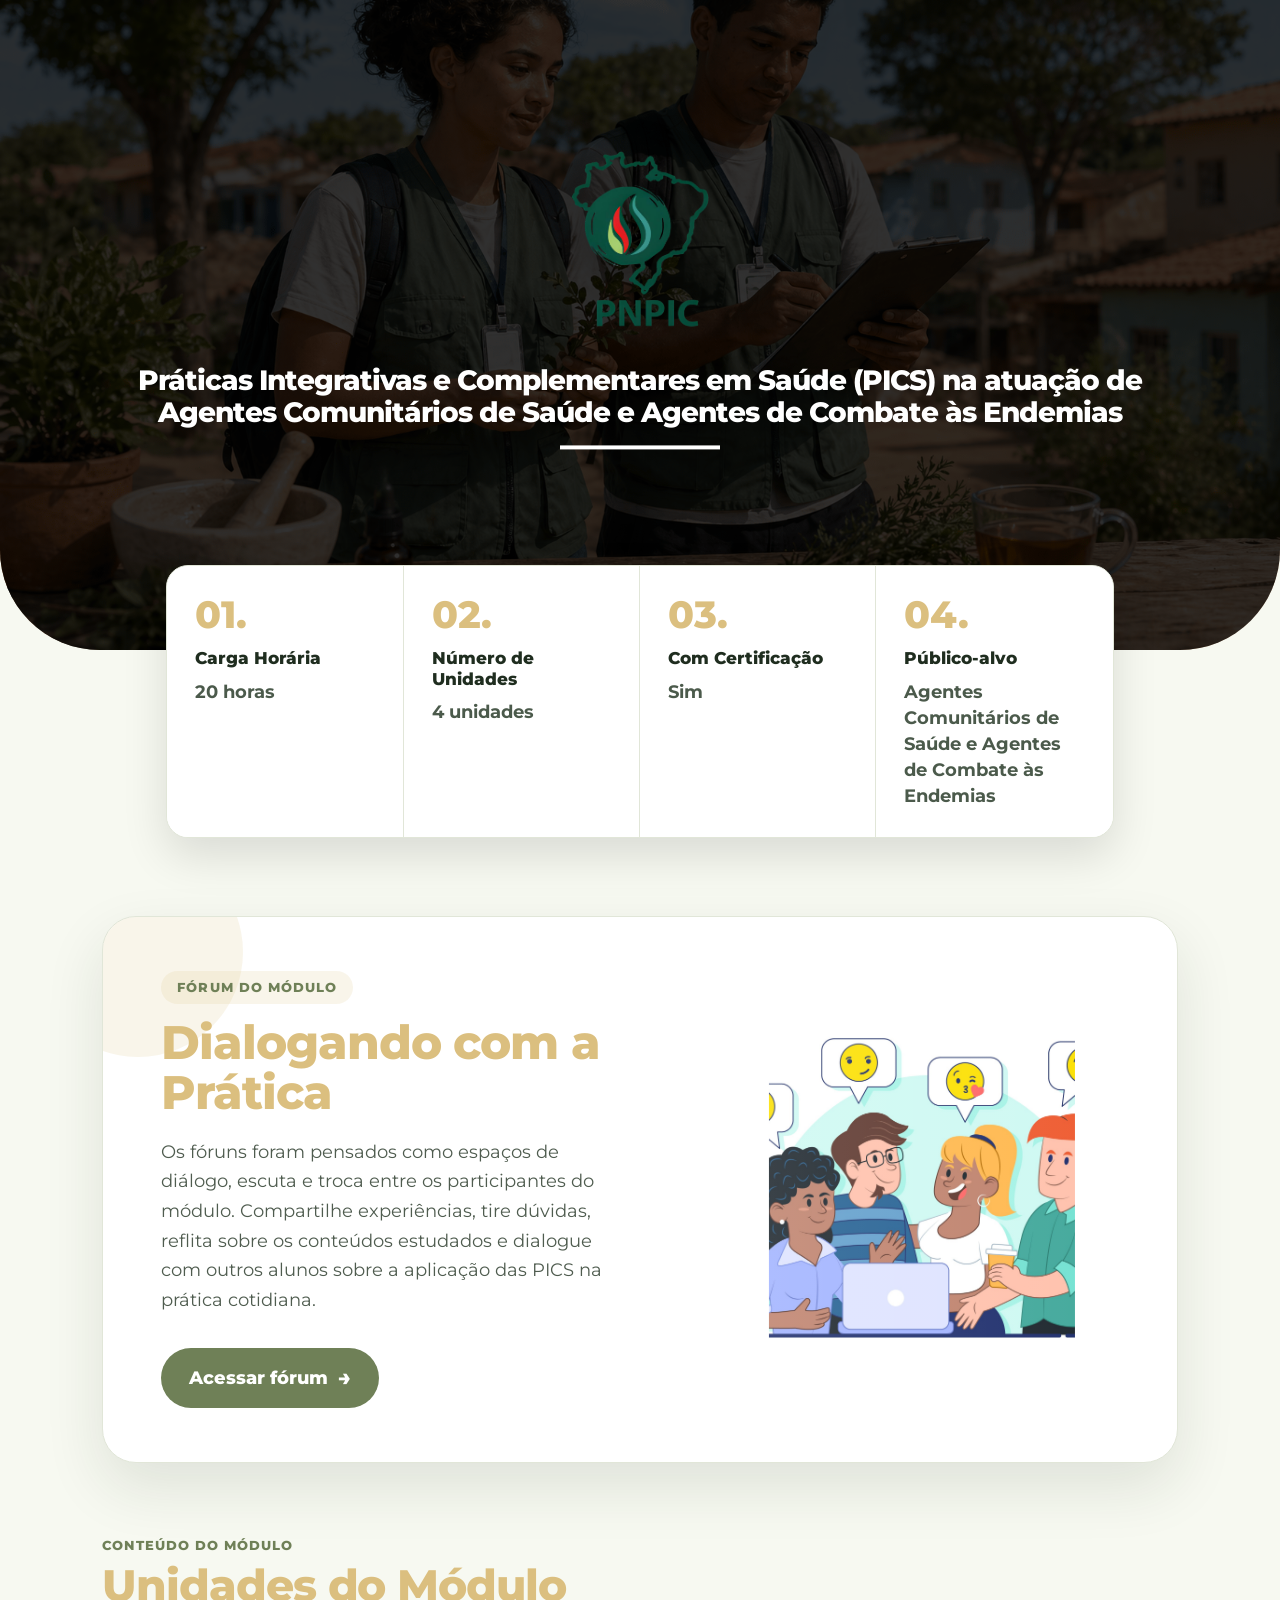
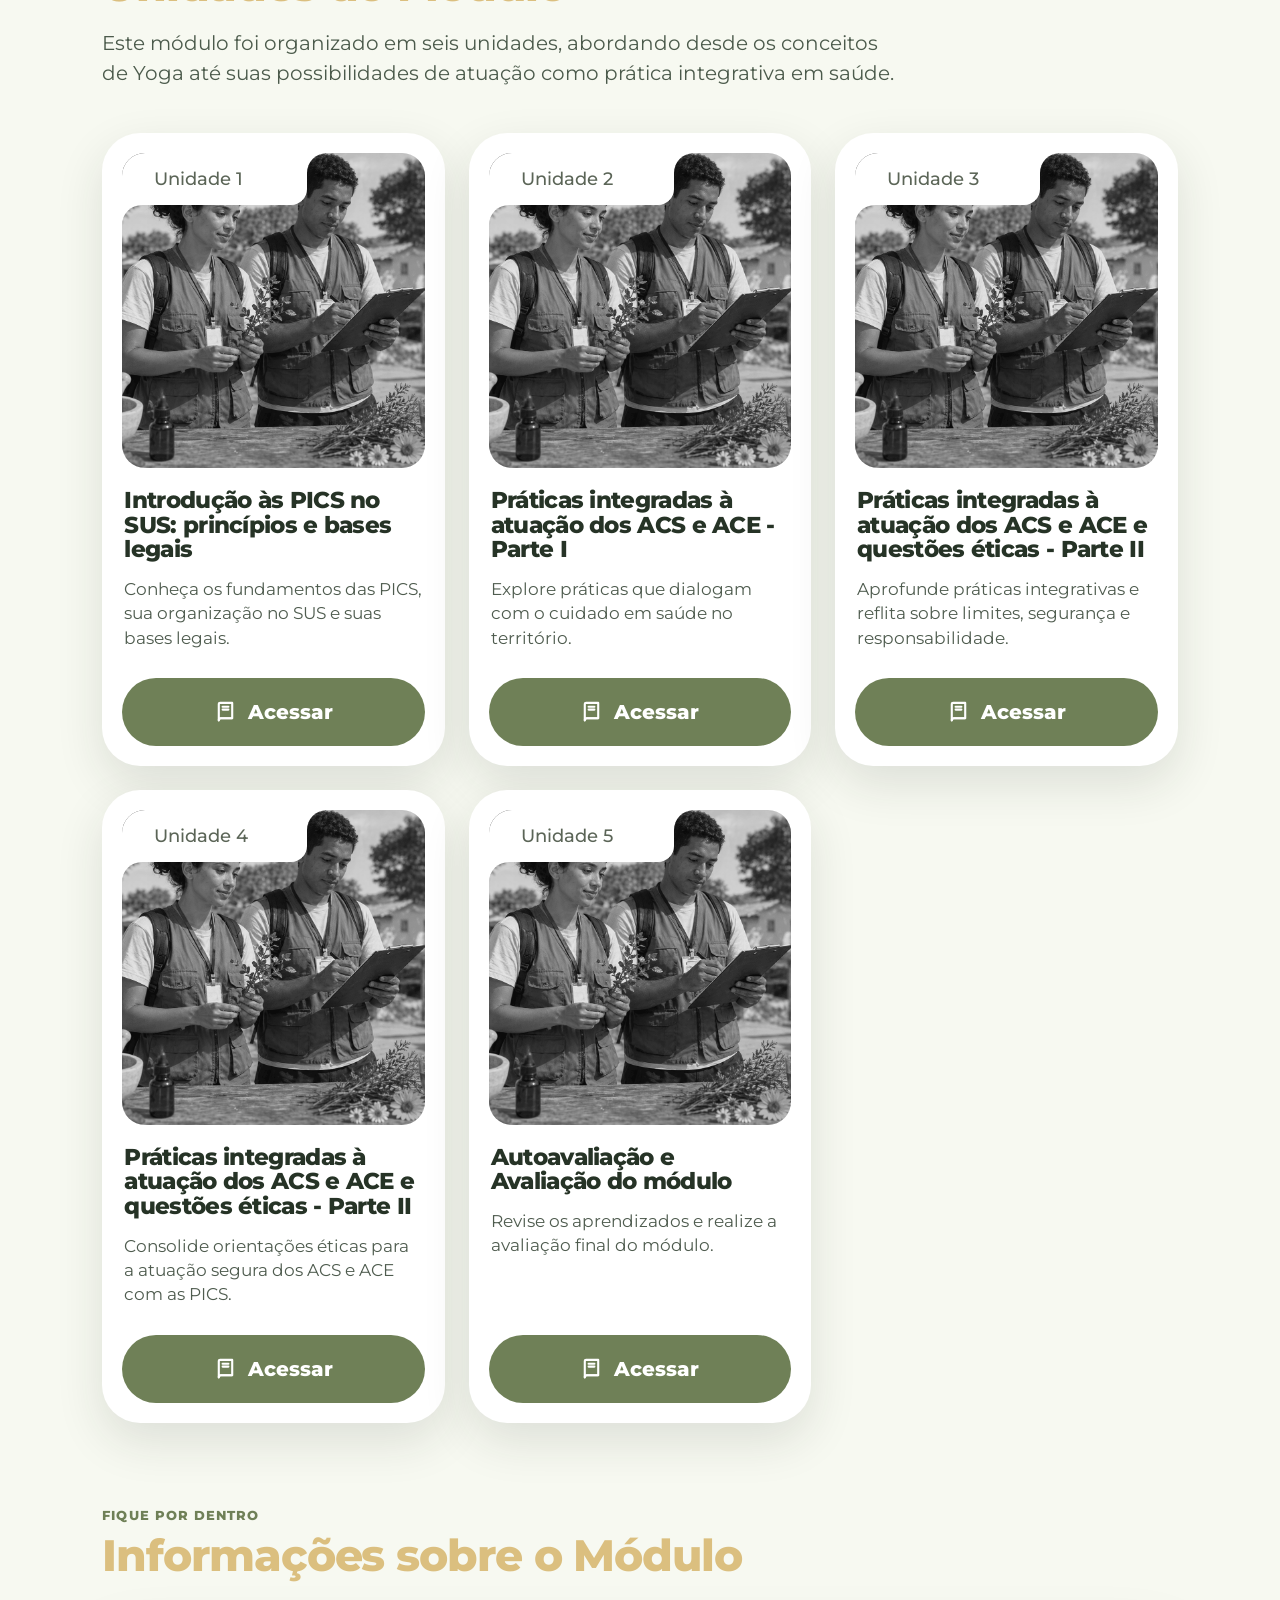
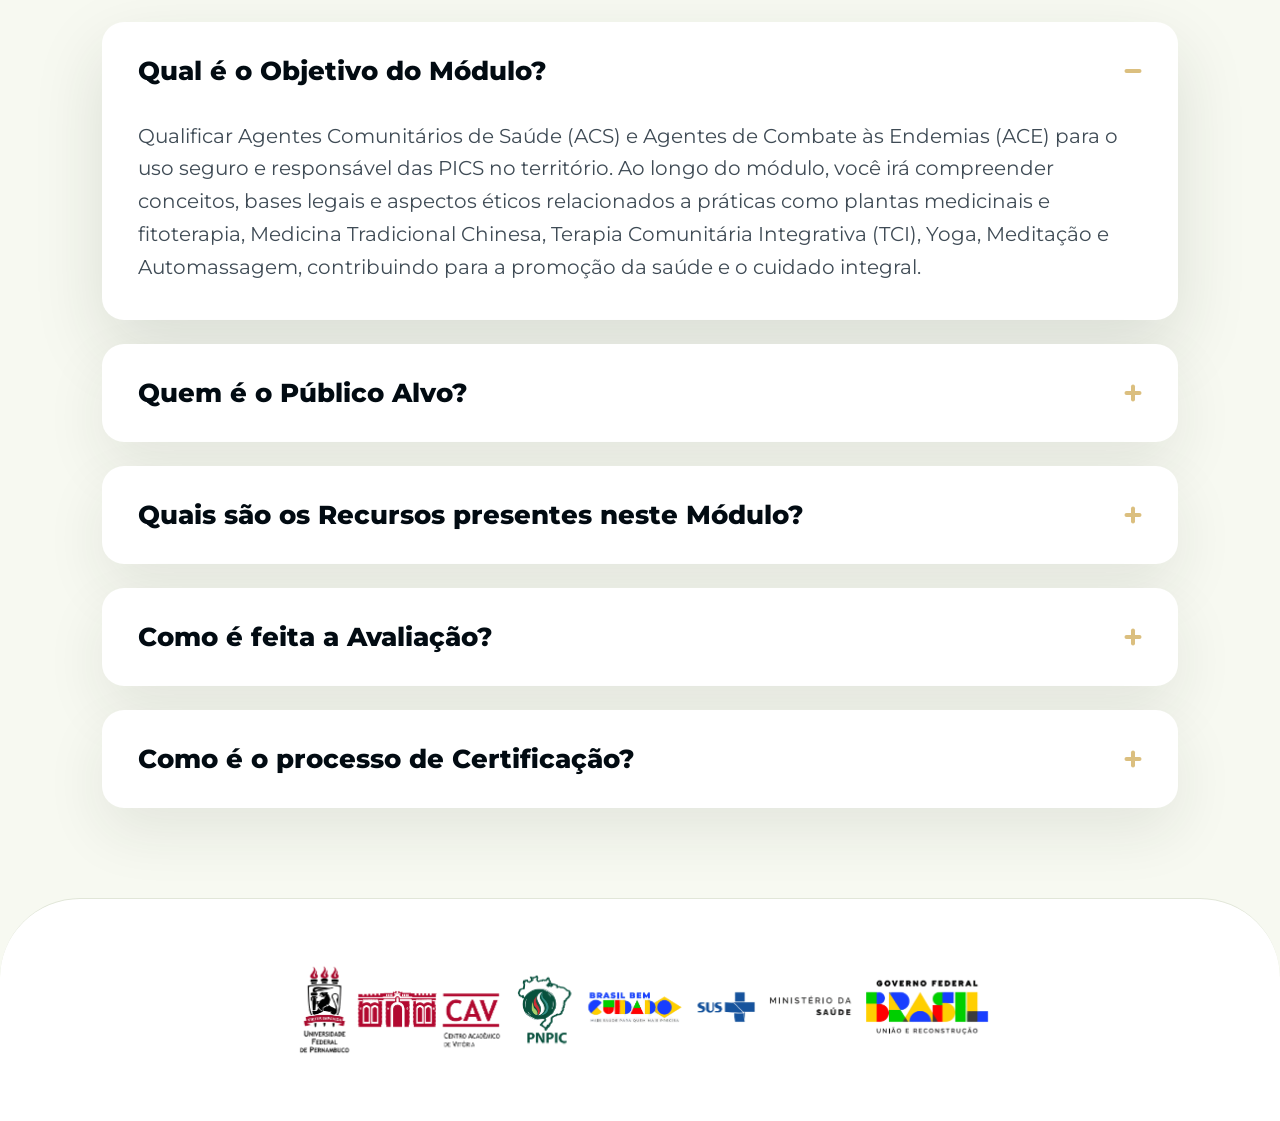
==== commit 99b462c0: "Modificando texto" ====
--- a/index.html
+++ b/index.html
@@ -236,7 +236,7 @@
 
     <section id="faq-modulo">
         <div id="faq-modulo-cabecalho">
-            <span>Informes</span>
+            <span>Fique por dentro</span>
             <h2>Informações sobre o Módulo</h2>
         </div>
         <div id="faq-modulo-container">
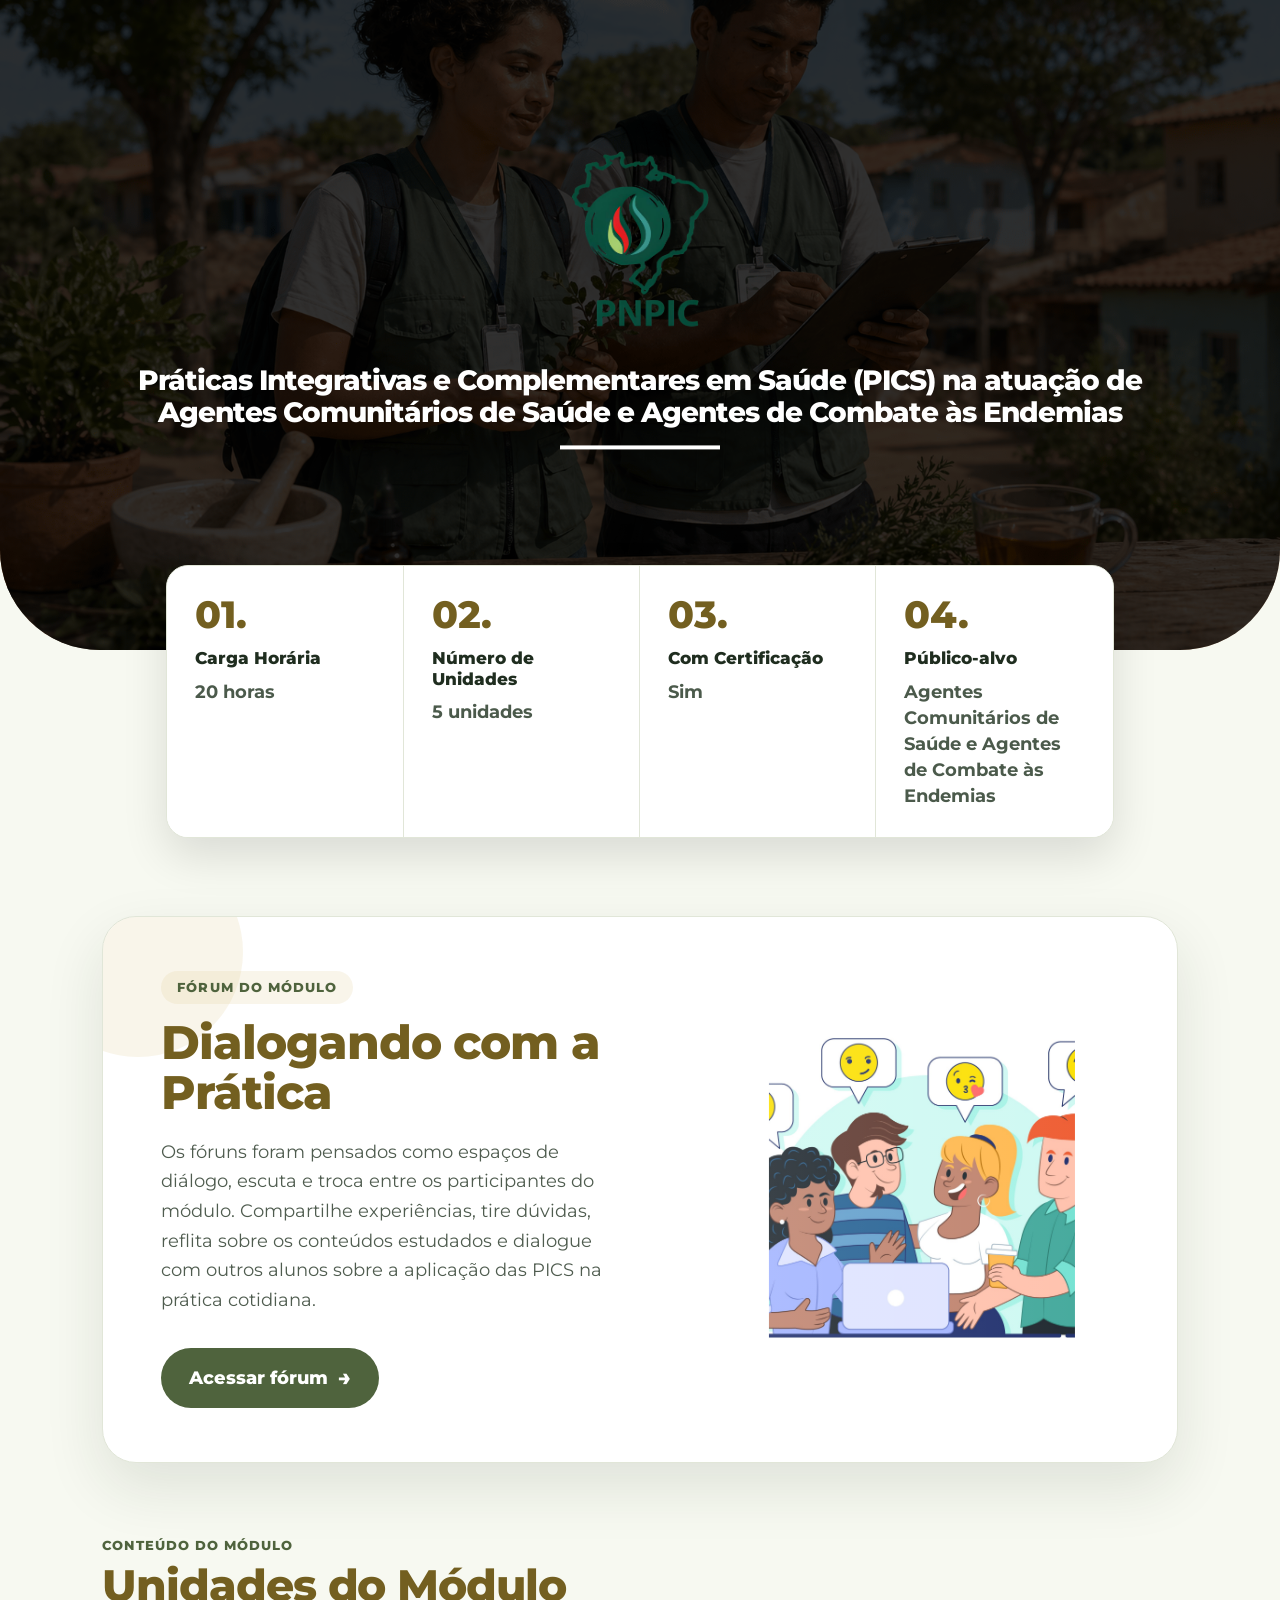
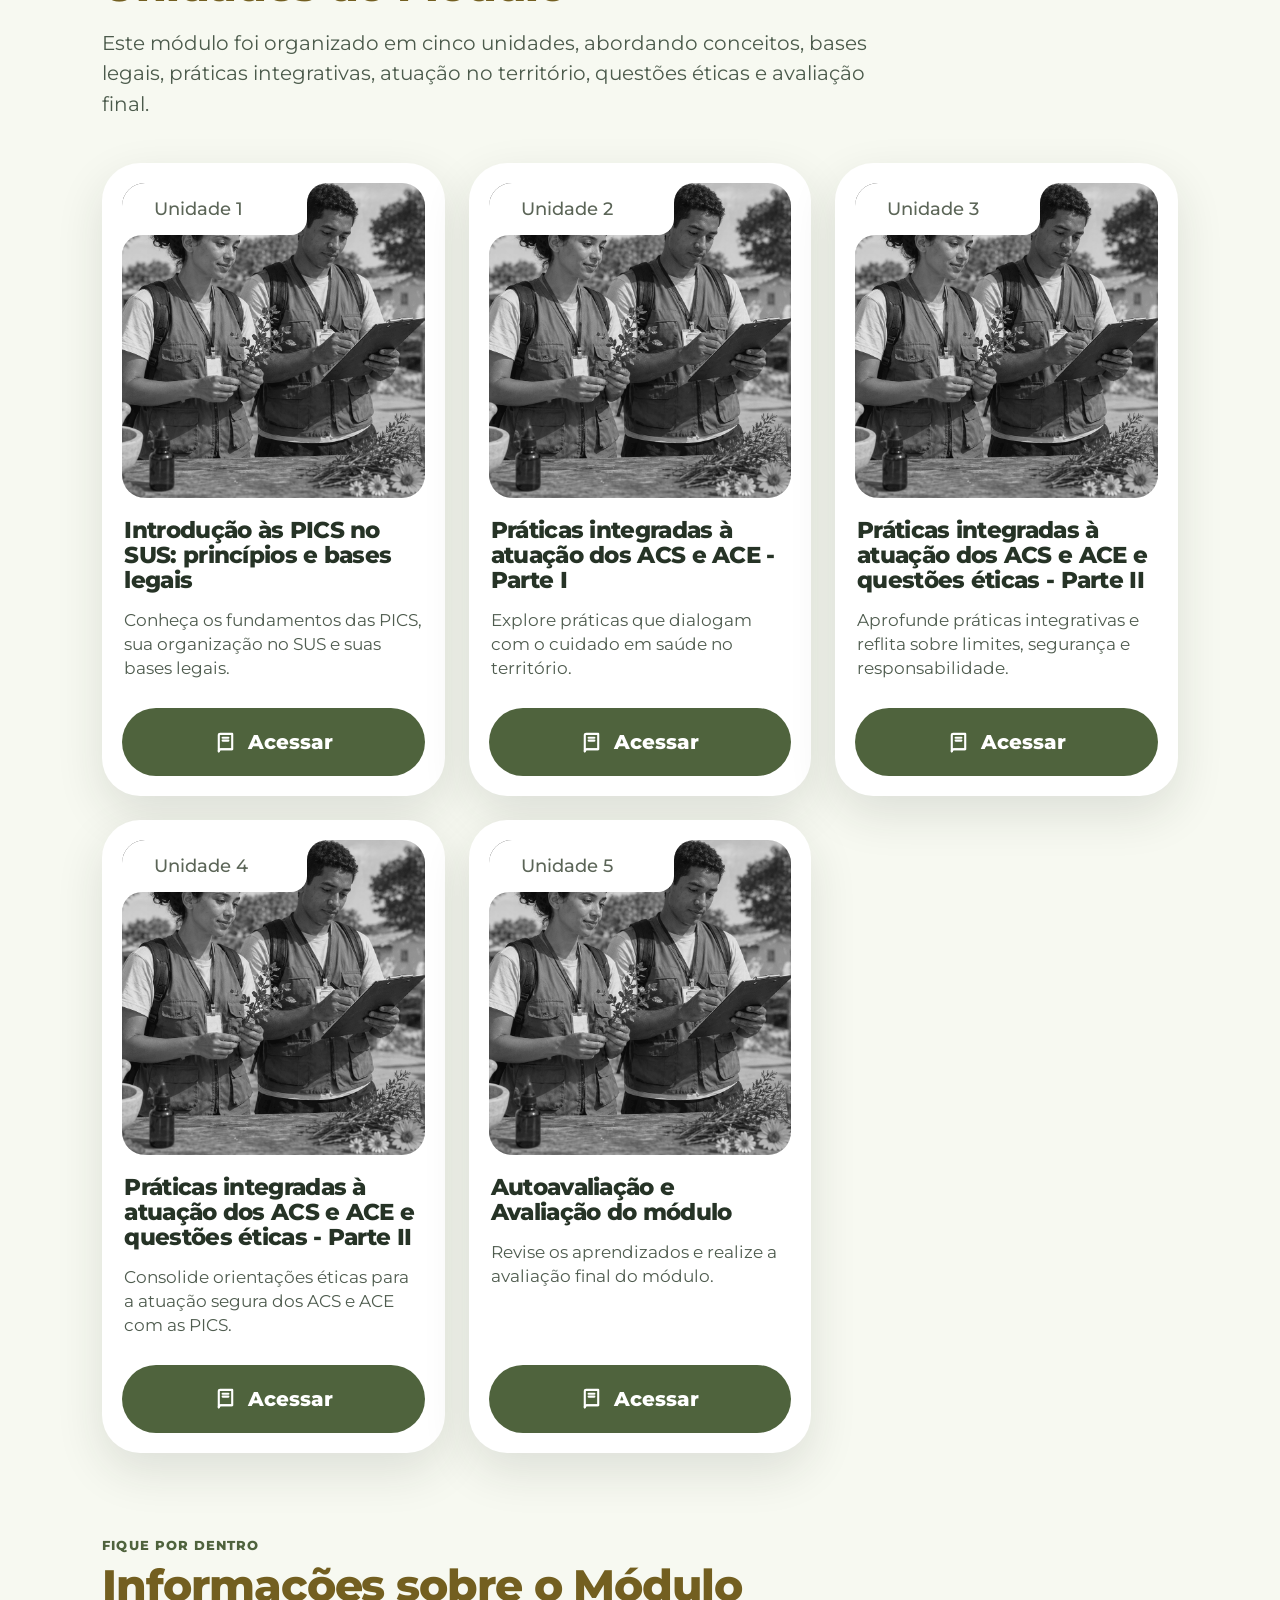
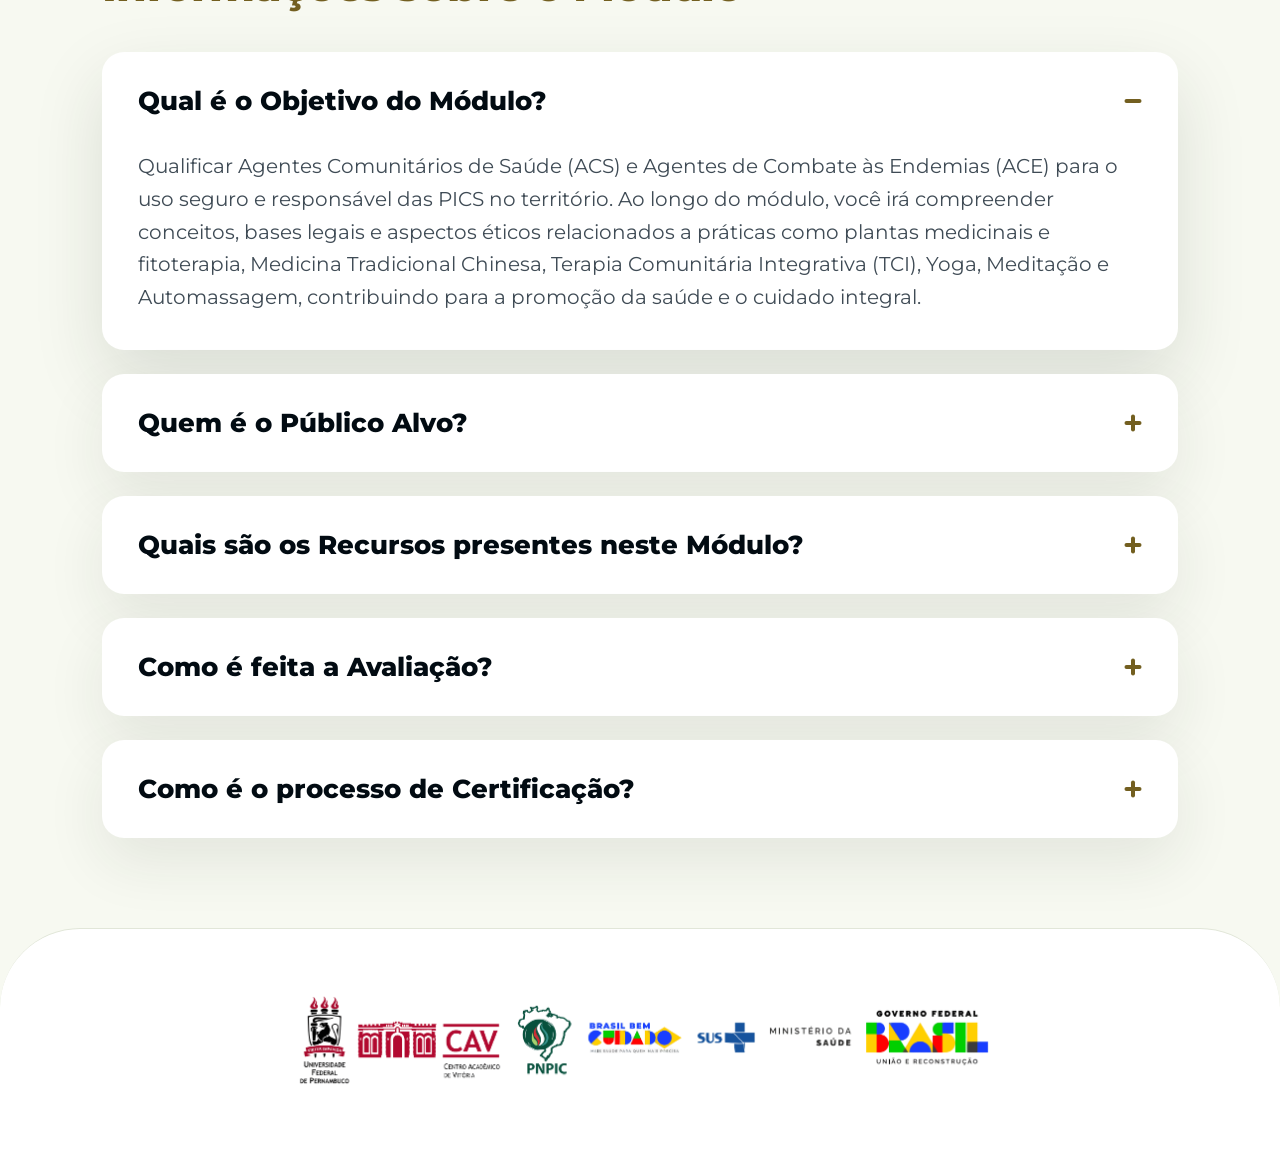
==== commit 62e8c595: "Add: Código Compatível com tecnologias assistivas" ====
--- a/index.html
+++ b/index.html
@@ -11,11 +11,17 @@
 </head>
 
 <body>
-    <header id="banner-modulo">
-        <div class="dark-overlay"></div>
+    <a class="skip-link" href="#conteudo-principal">Pular para o conteúdo principal</a>
+
+    <header id="banner-modulo" aria-labelledby="banner-modulo-titulo">
+        <div class="dark-overlay" aria-hidden="true"></div>
 
         <div id="banner-modulo-box-textual">
-            <img id="banner-modulo-logo" src="./assets/images/PNPIC_logo_BR.png" alt="Logo PNPIC">
+            <img
+                id="banner-modulo-logo"
+                src="./assets/images/PNPIC_logo_BR.png"
+                alt="Logotipo da Política Nacional de Práticas Integrativas e Complementares">
+
             <h1 id="banner-modulo-titulo">
                 Práticas Integrativas e Complementares em Saúde (PICS) na atuação de
                 Agentes Comunitários de Saúde e Agentes de Combate às Endemias
@@ -23,713 +29,798 @@
         </div>
     </header>
 
-    <section id="banner-informacoes-modulo">
-        <div id="banner-informacoes-modulo-container">
-
-            <div class="banner-info-card">
-                <span class="banner-info-numero">01.</span>
-
-                <div class="banner-info-conteudo">
-                    <h2>Carga Horária</h2>
-                    <p>20 horas</p>
+    <main id="conteudo-principal" tabindex="-1">
+        <section id="banner-informacoes-modulo" aria-labelledby="resumo-modulo-titulo">
+            <h2 id="resumo-modulo-titulo" class="visually-hidden">Resumo do módulo</h2>
+
+            <div id="banner-informacoes-modulo-container" role="list">
+
+                <article class="banner-info-card" role="listitem" aria-labelledby="info-carga-horaria-titulo">
+                    <span class="banner-info-numero" aria-hidden="true">01.</span>
+
+                    <div class="banner-info-conteudo">
+                        <h3 id="info-carga-horaria-titulo">Carga Horária</h3>
+                        <p>20 horas</p>
+                    </div>
+                </article>
+
+                <article class="banner-info-card" role="listitem" aria-labelledby="info-unidades-titulo">
+                    <span class="banner-info-numero" aria-hidden="true">02.</span>
+
+                    <div class="banner-info-conteudo">
+                        <h3 id="info-unidades-titulo">Número de Unidades</h3>
+                        <p>5 unidades</p>
+                    </div>
+                </article>
+
+                <article class="banner-info-card" role="listitem" aria-labelledby="info-certificacao-titulo">
+                    <span class="banner-info-numero" aria-hidden="true">03.</span>
+
+                    <div class="banner-info-conteudo">
+                        <h3 id="info-certificacao-titulo">Com Certificação</h3>
+                        <p>Sim</p>
+                    </div>
+                </article>
+
+                <article class="banner-info-card" role="listitem" aria-labelledby="info-publico-titulo">
+                    <span class="banner-info-numero" aria-hidden="true">04.</span>
+
+                    <div class="banner-info-conteudo">
+                        <h3 id="info-publico-titulo">Público-alvo</h3>
+                        <p>Agentes Comunitários de Saúde e Agentes de Combate às Endemias</p>
+                    </div>
+                </article>
+
+            </div>
+        </section>
+
+        <section id="forum-pratica" aria-labelledby="forum-pratica-titulo" aria-describedby="forum-pratica-descricao">
+            <div id="forum-pratica-card">
+
+                <div id="forum-pratica-conteudo">
+                    <span id="forum-pratica-tag">Fórum do Módulo</span>
+
+                    <h2 id="forum-pratica-titulo">Dialogando com a Prática</h2>
+
+                    <p id="forum-pratica-descricao">
+                        Os fóruns foram pensados como espaços de diálogo, escuta e troca entre os
+                        participantes do módulo. Compartilhe experiências, tire dúvidas,
+                        reflita sobre os conteúdos estudados e dialogue com outros alunos sobre a
+                        aplicação das PICS na prática cotidiana.
+                    </p>
+
+                    <a
+                        href="./forum-dialogando-com-a-pratica.html"
+                        id="forum-pratica-botao"
+                        aria-label="Acessar o fórum Dialogando com a Prática">
+                        Acessar fórum
+                        <span aria-hidden="true">→</span>
+                    </a>
                 </div>
+
+                <div id="forum-pratica-imagem">
+                    <img
+                        src="./assets/images/forum-dialogando-com-a-pratica.jpg"
+                        alt="Pessoas dialogando em um espaço de aprendizagem colaborativa">
+                </div>
+
             </div>
-
-            <div class="banner-info-card">
-                <span class="banner-info-numero">02.</span>
-
-                <div class="banner-info-conteudo">
-                    <h2>Número de Unidades</h2>
-                    <p>4 unidades</p>
-                </div>
+        </section>
+
+        <section id="unidades-modulo" aria-labelledby="unidades-modulo-titulo">
+            <div id="unidades-modulo-cabecalho">
+                <span>Conteúdo do Módulo</span>
+
+                <h2 id="unidades-modulo-titulo">Unidades do Módulo</h2>
+
+                <p>
+                    Este módulo foi organizado em cinco unidades, abordando conceitos, bases legais,
+                    práticas integrativas, atuação no território, questões éticas e avaliação final.
+                </p>
             </div>
 
-            <div class="banner-info-card">
-                <span class="banner-info-numero">03.</span>
-
-                <div class="banner-info-conteudo">
-                    <h2>Com Certificação</h2>
-                    <p>Sim</p>
-                </div>
+            <div id="unidades-modulo-lista" role="list">
+
+                <article class="unidade-card" role="listitem" aria-labelledby="unidade-1-titulo">
+                    <div class="unidade-card-imagem">
+                        <img
+                            src="./assets/images/Banner-PICS-para-ACS-e-ACE.png"
+                            alt=""
+                            aria-hidden="true">
+                        <span class="unidade-card-categoria">Unidade 1</span>
+                    </div>
+
+                    <div class="unidade-card-conteudo">
+                        <h3 id="unidade-1-titulo">Introdução às PICS no SUS: princípios e bases legais</h3>
+                        <p>
+                            Conheça os fundamentos das PICS, sua organização no SUS e suas bases legais.
+                        </p>
+                    </div>
+
+                    <a
+                        href="./unidade-1/index.html"
+                        class="unidade-card-botao"
+                        aria-label="Acessar Unidade 1: Introdução às PICS no SUS, princípios e bases legais">
+                        <svg viewBox="0 0 24 24" aria-hidden="true" focusable="false">
+                            <path d="M5 4.5C5 3.67 5.67 3 6.5 3H19v15.5c0 .28-.22.5-.5.5H7.25A2.25 2.25 0 0 0 5 21.25V4.5Z" />
+                            <path d="M5 21.25A2.25 2.25 0 0 1 7.25 19H19" />
+                            <path d="M9 7h6" />
+                            <path d="M9 10h6" />
+                        </svg>
+                        Acessar
+                    </a>
+                </article>
+
+                <article class="unidade-card" role="listitem" aria-labelledby="unidade-2-titulo">
+                    <div class="unidade-card-imagem">
+                        <img
+                            src="./assets/images/Banner-PICS-para-ACS-e-ACE.png"
+                            alt=""
+                            aria-hidden="true">
+                        <span class="unidade-card-categoria">Unidade 2</span>
+                    </div>
+
+                    <div class="unidade-card-conteudo">
+                        <h3 id="unidade-2-titulo">Práticas integradas à atuação dos ACS e ACE - Parte I</h3>
+                        <p>
+                            Explore práticas que dialogam com o cuidado em saúde no território.
+                        </p>
+                    </div>
+
+                    <a
+                        href="./unidade-2/index.html"
+                        class="unidade-card-botao"
+                        aria-label="Acessar Unidade 2: Práticas integradas à atuação dos ACS e ACE - Parte I">
+                        <svg viewBox="0 0 24 24" aria-hidden="true" focusable="false">
+                            <path d="M5 4.5C5 3.67 5.67 3 6.5 3H19v15.5c0 .28-.22.5-.5.5H7.25A2.25 2.25 0 0 0 5 21.25V4.5Z" />
+                            <path d="M5 21.25A2.25 2.25 0 0 1 7.25 19H19" />
+                            <path d="M9 7h6" />
+                            <path d="M9 10h6" />
+                        </svg>
+                        Acessar
+                    </a>
+                </article>
+
+                <article class="unidade-card" role="listitem" aria-labelledby="unidade-3-titulo">
+                    <div class="unidade-card-imagem">
+                        <img
+                            src="./assets/images/Banner-PICS-para-ACS-e-ACE.png"
+                            alt=""
+                            aria-hidden="true">
+                        <span class="unidade-card-categoria">Unidade 3</span>
+                    </div>
+
+                    <div class="unidade-card-conteudo">
+                        <h3 id="unidade-3-titulo">Práticas integradas à atuação dos ACS e ACE e questões éticas - Parte II</h3>
+                        <p>
+                            Aprofunde práticas integrativas e reflita sobre limites, segurança e responsabilidade.
+                        </p>
+                    </div>
+
+                    <a
+                        href="./unidade-3/index.html"
+                        class="unidade-card-botao"
+                        aria-label="Acessar Unidade 3: Práticas integradas à atuação dos ACS e ACE e questões éticas - Parte II">
+                        <svg viewBox="0 0 24 24" aria-hidden="true" focusable="false">
+                            <path d="M5 4.5C5 3.67 5.67 3 6.5 3H19v15.5c0 .28-.22.5-.5.5H7.25A2.25 2.25 0 0 0 5 21.25V4.5Z" />
+                            <path d="M5 21.25A2.25 2.25 0 0 1 7.25 19H19" />
+                            <path d="M9 7h6" />
+                            <path d="M9 10h6" />
+                        </svg>
+                        Acessar
+                    </a>
+                </article>
+
+                <article class="unidade-card" role="listitem" aria-labelledby="unidade-4-titulo">
+                    <div class="unidade-card-imagem">
+                        <img
+                            src="./assets/images/Banner-PICS-para-ACS-e-ACE.png"
+                            alt=""
+                            aria-hidden="true">
+                        <span class="unidade-card-categoria">Unidade 4</span>
+                    </div>
+
+                    <div class="unidade-card-conteudo">
+                        <h3 id="unidade-4-titulo">Práticas integradas à atuação dos ACS e ACE e questões éticas - Parte II</h3>
+                        <p>
+                            Consolide orientações éticas para a atuação segura dos ACS e ACE com as PICS.
+                        </p>
+                    </div>
+
+                    <a
+                        href="./unidade-4/index.html"
+                        class="unidade-card-botao"
+                        aria-label="Acessar Unidade 4: Práticas integradas à atuação dos ACS e ACE e questões éticas - Parte II">
+                        <svg viewBox="0 0 24 24" aria-hidden="true" focusable="false">
+                            <path d="M5 4.5C5 3.67 5.67 3 6.5 3H19v15.5c0 .28-.22.5-.5.5H7.25A2.25 2.25 0 0 0 5 21.25V4.5Z" />
+                            <path d="M5 21.25A2.25 2.25 0 0 1 7.25 19H19" />
+                            <path d="M9 7h6" />
+                            <path d="M9 10h6" />
+                        </svg>
+                        Acessar
+                    </a>
+                </article>
+
+                <article class="unidade-card" role="listitem" aria-labelledby="unidade-5-titulo">
+                    <div class="unidade-card-imagem">
+                        <img
+                            src="./assets/images/Banner-PICS-para-ACS-e-ACE.png"
+                            alt=""
+                            aria-hidden="true">
+                        <span class="unidade-card-categoria">Unidade 5</span>
+                    </div>
+
+                    <div class="unidade-card-conteudo">
+                        <h3 id="unidade-5-titulo">Autoavaliação e Avaliação do módulo</h3>
+                        <p>
+                            Revise os aprendizados e realize a avaliação final do módulo.
+                        </p>
+                    </div>
+
+                    <a
+                        href="./unidade-5/index.html"
+                        class="unidade-card-botao"
+                        aria-label="Acessar Unidade 5: Autoavaliação e Avaliação do módulo">
+                        <svg viewBox="0 0 24 24" aria-hidden="true" focusable="false">
+                            <path d="M5 4.5C5 3.67 5.67 3 6.5 3H19v15.5c0 .28-.22.5-.5.5H7.25A2.25 2.25 0 0 0 5 21.25V4.5Z" />
+                            <path d="M5 21.25A2.25 2.25 0 0 1 7.25 19H19" />
+                            <path d="M9 7h6" />
+                            <path d="M9 10h6" />
+                        </svg>
+                        Acessar
+                    </a>
+                </article>
+
             </div>
-
-            <div class="banner-info-card">
-                <span class="banner-info-numero">04.</span>
-
-                <div class="banner-info-conteudo">
-                    <h2>Público-alvo</h2>
-                    <p>Agentes Comunitários de Saúde e Agentes de Combate às Endemias</p>
-                </div>
+        </section>
+
+        <section id="faq-modulo" aria-labelledby="faq-modulo-titulo">
+            <div id="faq-modulo-cabecalho">
+                <span>Fique por dentro</span>
+                <h2 id="faq-modulo-titulo">Informações sobre o Módulo</h2>
             </div>
 
-        </div>
-    </section>
-
-    <section id="forum-pratica" aria-labelledby="forum-pratica-titulo">
-        <div id="forum-pratica-card">
-
-            <div id="forum-pratica-conteudo">
-                <span id="forum-pratica-tag">Fórum do Módulo</span>
-
-                <h2 id="forum-pratica-titulo">Dialogando com a Prática</h2>
-
-                <p>
-                    Os fóruns foram pensados como espaços de diálogo, escuta e troca entre os
-                    participantes do módulo. Compartilhe experiências, tire dúvidas,
-                    reflita sobre os conteúdos estudados e dialogue com outros alunos sobre a
-                    aplicação das PICS na prática cotidiana.
-                </p>
-
-                <a href="#" id="forum-pratica-botao">
-                    Acessar fórum
-                    <span aria-hidden="true">→</span>
-                </a>
+            <div id="faq-modulo-container">
+
+                <article class="faq-item ativo">
+                    <h3>
+                        <button
+                            id="faq-pergunta-1"
+                            class="faq-pergunta"
+                            type="button"
+                            aria-expanded="true"
+                            aria-controls="faq-resposta-1">
+                            <span>Qual é o Objetivo do Módulo?</span>
+                            <span class="faq-icone" aria-hidden="true"></span>
+                        </button>
+                    </h3>
+
+                    <div
+                        id="faq-resposta-1"
+                        class="faq-resposta"
+                        role="region"
+                        aria-labelledby="faq-pergunta-1">
+                        <div>
+                            <p>
+                                Qualificar Agentes Comunitários de Saúde (ACS) e Agentes de Combate às Endemias (ACE)
+                                para o uso seguro e responsável das PICS no território. Ao longo do módulo, você irá
+                                compreender conceitos, bases legais e aspectos éticos relacionados a práticas como plantas
+                                medicinais e fitoterapia, Medicina Tradicional Chinesa, Terapia Comunitária Integrativa
+                                (TCI), Yoga, Meditação e Automassagem, contribuindo para a promoção da saúde e o cuidado
+                                integral.
+                            </p>
+                        </div>
+                    </div>
+                </article>
+
+                <article class="faq-item">
+                    <h3>
+                        <button
+                            id="faq-pergunta-2"
+                            class="faq-pergunta"
+                            type="button"
+                            aria-expanded="false"
+                            aria-controls="faq-resposta-2">
+                            <span>Quem é o Público Alvo?</span>
+                            <span class="faq-icone" aria-hidden="true"></span>
+                        </button>
+                    </h3>
+
+                    <div
+                        id="faq-resposta-2"
+                        class="faq-resposta"
+                        role="region"
+                        aria-labelledby="faq-pergunta-2"
+                        hidden>
+                        <div>
+                            <p>
+                                Destina-se a ACS, ACE, usuários do SUS e demais interessados. O acesso é livre,
+                                sem limite de vagas, com o objetivo de ampliar o conhecimento sobre a temática.
+                            </p>
+                        </div>
+                    </div>
+                </article>
+
+                <article class="faq-item">
+                    <h3>
+                        <button
+                            id="faq-pergunta-3"
+                            class="faq-pergunta"
+                            type="button"
+                            aria-expanded="false"
+                            aria-controls="faq-resposta-3">
+                            <span>Quais são os Recursos presentes neste Módulo?</span>
+                            <span class="faq-icone" aria-hidden="true"></span>
+                        </button>
+                    </h3>
+
+                    <div
+                        id="faq-resposta-3"
+                        class="faq-resposta"
+                        role="region"
+                        aria-labelledby="faq-pergunta-3"
+                        hidden>
+                        <div>
+                            <p>
+                                Slides, vídeos, histórias em quadrinhos, leituras complementares e atividades de
+                                múltipla escolha.
+                            </p>
+                        </div>
+                    </div>
+                </article>
+
+                <article class="faq-item">
+                    <h3>
+                        <button
+                            id="faq-pergunta-4"
+                            class="faq-pergunta"
+                            type="button"
+                            aria-expanded="false"
+                            aria-controls="faq-resposta-4">
+                            <span>Como é feita a Avaliação?</span>
+                            <span class="faq-icone" aria-hidden="true"></span>
+                        </button>
+                    </h3>
+
+                    <div
+                        id="faq-resposta-4"
+                        class="faq-resposta"
+                        role="region"
+                        aria-labelledby="faq-pergunta-4"
+                        hidden>
+                        <div>
+                            <p>
+                                Você realizará dois questionários: um de avaliação do módulo e outro de autoavaliação,
+                                permitindo refletir sobre seu aprendizado e participação.
+                            </p>
+                        </div>
+                    </div>
+                </article>
+
+                <article class="faq-item">
+                    <h3>
+                        <button
+                            id="faq-pergunta-5"
+                            class="faq-pergunta"
+                            type="button"
+                            aria-expanded="false"
+                            aria-controls="faq-resposta-5">
+                            <span>Como é o processo de Certificação?</span>
+                            <span class="faq-icone" aria-hidden="true"></span>
+                        </button>
+                    </h3>
+
+                    <div
+                        id="faq-resposta-5"
+                        class="faq-resposta"
+                        role="region"
+                        aria-labelledby="faq-pergunta-5"
+                        hidden>
+                        <div>
+                            <p>
+                                Para obter o certificado, é necessário: concluir 100% das atividades, responder à
+                                avaliação de qualidade do módulo e alcançar, no mínimo, 70% de aproveitamento nas
+                                atividades avaliativas.
+                            </p>
+                        </div>
+                    </div>
+                </article>
+
             </div>
-
-            <div id="forum-pratica-imagem">
-                <img src="./assets/images/forum-dialogando-com-a-pratica.jpg"
-                    alt="Pessoas dialogando em um espaço de aprendizagem colaborativa">
-            </div>
-
-        </div>
-    </section>
-
-    <section id="unidades-modulo">
-        <div id="unidades-modulo-cabecalho">
-            <span>Conteúdo do Módulo</span>
-            <h2>Unidades do Módulo</h2>
-            <p>
-                Este módulo foi organizado em seis unidades, abordando desde os conceitos de Yoga
-                até suas possibilidades de atuação como prática integrativa em saúde.
-            </p>
-        </div>
-
-        <div id="unidades-modulo-lista">
-
-            <article class="unidade-card">
-                <div class="unidade-card-imagem">
-                    <img src="./assets/images/Banner-PICS-para-ACS-e-ACE.png" alt="Imagem representativa da Unidade 1">
-                    <span class="unidade-card-categoria">Unidade 1</span>
-                </div>
-
-                <div class="unidade-card-conteudo">
-                    <h3>Introdução às PICS no SUS: princípios e bases legais</h3>
-                    <p>
-                        Conheça os fundamentos das PICS, sua organização no SUS e suas bases legais.
-                    </p>
-                </div>
-
-                <a href="#" class="unidade-card-botao">
-                    <svg viewBox="0 0 24 24" aria-hidden="true">
-                        <path
-                            d="M5 4.5C5 3.67 5.67 3 6.5 3H19v15.5c0 .28-.22.5-.5.5H7.25A2.25 2.25 0 0 0 5 21.25V4.5Z" />
-                        <path d="M5 21.25A2.25 2.25 0 0 1 7.25 19H19" />
-                        <path d="M9 7h6" />
-                        <path d="M9 10h6" />
-                    </svg>
-                    Acessar
-                </a>
-            </article>
-
-            <article class="unidade-card">
-                <div class="unidade-card-imagem">
-                    <img src="./assets/images/Banner-PICS-para-ACS-e-ACE.png" alt="Imagem representativa da Unidade 2">
-                    <span class="unidade-card-categoria">Unidade 2</span>
-                </div>
-
-                <div class="unidade-card-conteudo">
-                    <h3>Práticas integradas à atuação dos ACS e ACE - Parte I</h3>
-                    <p>
-                        Explore práticas que dialogam com o cuidado em saúde no território.
-                    </p>
-                </div>
-
-                <a href="#" class="unidade-card-botao">
-                    <svg viewBox="0 0 24 24" aria-hidden="true">
-                        <path
-                            d="M5 4.5C5 3.67 5.67 3 6.5 3H19v15.5c0 .28-.22.5-.5.5H7.25A2.25 2.25 0 0 0 5 21.25V4.5Z" />
-                        <path d="M5 21.25A2.25 2.25 0 0 1 7.25 19H19" />
-                        <path d="M9 7h6" />
-                        <path d="M9 10h6" />
-                    </svg>
-                    Acessar
-                </a>
-            </article>
-
-            <article class="unidade-card">
-                <div class="unidade-card-imagem">
-                    <img src="./assets/images/Banner-PICS-para-ACS-e-ACE.png" alt="Imagem representativa da Unidade 3">
-                    <span class="unidade-card-categoria">Unidade 3</span>
-                </div>
-
-                <div class="unidade-card-conteudo">
-                    <h3>Práticas integradas à atuação dos ACS e ACE e questões éticas - Parte II</h3>
-                    <p>
-                        Aprofunde práticas integrativas e reflita sobre limites, segurança e responsabilidade.
-                    </p>
-                </div>
-
-                <a href="#" class="unidade-card-botao">
-                    <svg viewBox="0 0 24 24" aria-hidden="true">
-                        <path
-                            d="M5 4.5C5 3.67 5.67 3 6.5 3H19v15.5c0 .28-.22.5-.5.5H7.25A2.25 2.25 0 0 0 5 21.25V4.5Z" />
-                        <path d="M5 21.25A2.25 2.25 0 0 1 7.25 19H19" />
-                        <path d="M9 7h6" />
-                        <path d="M9 10h6" />
-                    </svg>
-                    Acessar
-                </a>
-            </article>
-
-            <article class="unidade-card">
-                <div class="unidade-card-imagem">
-                    <img src="./assets/images/Banner-PICS-para-ACS-e-ACE.png" alt="Imagem representativa da Unidade 4">
-                    <span class="unidade-card-categoria">Unidade 4</span>
-                </div>
-
-                <div class="unidade-card-conteudo">
-                    <h3>Práticas integradas à atuação dos ACS e ACE e questões éticas - Parte II</h3>
-                    <p>
-                        Consolide orientações éticas para a atuação segura dos ACS e ACE com as PICS.
-                    </p>
-                </div>
-
-                <a href="#" class="unidade-card-botao">
-                    <svg viewBox="0 0 24 24" aria-hidden="true">
-                        <path
-                            d="M5 4.5C5 3.67 5.67 3 6.5 3H19v15.5c0 .28-.22.5-.5.5H7.25A2.25 2.25 0 0 0 5 21.25V4.5Z" />
-                        <path d="M5 21.25A2.25 2.25 0 0 1 7.25 19H19" />
-                        <path d="M9 7h6" />
-                        <path d="M9 10h6" />
-                    </svg>
-                    Acessar
-                </a>
-            </article>
-
-            <article class="unidade-card">
-                <div class="unidade-card-imagem">
-                    <img src="./assets/images/Banner-PICS-para-ACS-e-ACE.png" alt="Imagem representativa da Unidade 5">
-                    <span class="unidade-card-categoria">Unidade 5</span>
-                </div>
-
-                <div class="unidade-card-conteudo">
-                    <h3>Autoavaliação e Avaliação do módulo</h3>
-                    <p>
-                        Revise os aprendizados e realize a avaliação final do módulo.
-                    </p>
-                </div>
-
-                <a href="#" class="unidade-card-botao">
-                    <svg viewBox="0 0 24 24" aria-hidden="true">
-                        <path
-                            d="M5 4.5C5 3.67 5.67 3 6.5 3H19v15.5c0 .28-.22.5-.5.5H7.25A2.25 2.25 0 0 0 5 21.25V4.5Z" />
-                        <path d="M5 21.25A2.25 2.25 0 0 1 7.25 19H19" />
-                        <path d="M9 7h6" />
-                        <path d="M9 10h6" />
-                    </svg>
-                    Acessar
-                </a>
-            </article>
-
-        </div>
-    </section>
-
-    <section id="faq-modulo">
-        <div id="faq-modulo-cabecalho">
-            <span>Fique por dentro</span>
-            <h2>Informações sobre o Módulo</h2>
-        </div>
-        <div id="faq-modulo-container">
-
-            <article class="faq-item ativo">
-                <button class="faq-pergunta" type="button" aria-expanded="true">
-                    <span>Qual é o Objetivo do Módulo?</span>
-                    <span class="faq-icone" aria-hidden="true"></span>
-                </button>
-
-                <div class="faq-resposta">
-                    <div>
-                        <p>
-                            Qualificar Agentes Comunitários de Saúde (ACS) e Agentes de Combate às Endemias (ACE)
-                            para o uso seguro e responsável das PICS no território. Ao longo do módulo, você irá
-                            compreender conceitos, bases legais e aspectos éticos relacionados a práticas como plantas
-                            medicinais e fitoterapia, Medicina Tradicional Chinesa, Terapia Comunitária Integrativa
-                            (TCI), Yoga, Meditação e Automassagem, contribuindo para a promoção da saúde e o cuidado
-                            integral.
-                        </p>
-                    </div>
-                </div>
-            </article>
-
-            <article class="faq-item">
-                <button class="faq-pergunta" type="button" aria-expanded="false">
-                    <span>Quem é o Público Alvo?</span>
-                    <span class="faq-icone" aria-hidden="true"></span>
-                </button>
-
-                <div class="faq-resposta">
-                    <div>
-                        <p>
-                            Destina-se a ACS, ACE, usuários do SUS e demais interessados. O acesso é livre,
-                            sem limite de vagas, com o objetivo de ampliar o conhecimento sobre a temática.
-                        </p>
-                    </div>
-                </div>
-            </article>
-
-            <article class="faq-item">
-                <button class="faq-pergunta" type="button" aria-expanded="false">
-                    <span>Quais são os Recursos presentes neste Módulo?</span>
-                    <span class="faq-icone" aria-hidden="true"></span>
-                </button>
-
-                <div class="faq-resposta">
-                    <div>
-                        <p>
-                            Slides, vídeos, histórias em quadrinhos, leituras complementares e atividades de
-                            múltipla escolha.
-                        </p>
-                    </div>
-                </div>
-            </article>
-
-            <article class="faq-item">
-                <button class="faq-pergunta" type="button" aria-expanded="false">
-                    <span>Como é feita a Avaliação?</span>
-                    <span class="faq-icone" aria-hidden="true"></span>
-                </button>
-
-                <div class="faq-resposta">
-                    <div>
-                        <p>
-                            Você realizará dois questionários: um de avaliação do módulo e outro de autoavaliação,
-                            permitindo refletir sobre seu aprendizado e participação.
-                        </p>
-                    </div>
-                </div>
-            </article>
-
-            <article class="faq-item">
-                <button class="faq-pergunta" type="button" aria-expanded="false">
-                    <span>Como é o processo de Certificação?</span>
-                    <span class="faq-icone" aria-hidden="true"></span>
-                </button>
-
-                <div class="faq-resposta">
-                    <div>
-                        <p>
-                            Para obter o certificado, é necessário: concluir 100% das atividades, responder à
-                            avaliação de qualidade do módulo e alcançar, no mínimo, 70% de aproveitamento nas
-                            atividades avaliativas.
-                        </p>
-                    </div>
-                </div>
-            </article>
-
-        </div>
-    </section>
+        </section>
+    </main>
 
     <footer id="rodape-modulo">
         <div id="rodape-modulo-container">
-            <img src="./assets/images/instituicoes-envolvidas-logo-rodape.png" alt="Logos das instituições envolvidas">
+            <img
+                src="./assets/images/instituicoes-envolvidas-logo-rodape.png"
+                alt="Logotipos das instituições envolvidas no módulo">
         </div>
     </footer>
 
     <script>
-    document.addEventListener('DOMContentLoaded', () => {
-        const usuarioPrefereMenosAnimacao = window.matchMedia('(prefers-reduced-motion: reduce)').matches;
-
-        /* =========================================================
-           ESTILOS DAS ANIMAÇÕES
-        ========================================================= */
-
-        const estilosAnimacoes = document.createElement('style');
-
-        estilosAnimacoes.textContent = `
-            .js-reveal {
-                opacity: 0;
-                transform: translateY(26px);
-                transition:
-                    opacity 0.65s ease,
-                    transform 0.65s ease;
-            }
-
-            .js-reveal.visivel {
-                opacity: 1;
-                transform: translateY(0);
-            }
-
-            .js-delay-1 {
-                transition-delay: 0.08s;
-            }
-
-            .js-delay-2 {
-                transition-delay: 0.16s;
-            }
-
-            .js-delay-3 {
-                transition-delay: 0.24s;
-            }
-
-            .js-delay-4 {
-                transition-delay: 0.32s;
-            }
-
-            .js-barra-progresso {
-                position: fixed;
-                top: 0;
-                left: 0;
-                z-index: 9999;
-                width: 0%;
-                height: 4px;
-                background: linear-gradient(90deg, #6f8057, #dbbf7f);
-                box-shadow: 0 4px 14px rgba(111, 128, 87, 0.25);
-                transition: width 0.08s linear;
-            }
-
-            #banner-modulo-logo {
-                animation: logoFlutuando 4s ease-in-out infinite;
-            }
-
-            @keyframes logoFlutuando {
-                0%, 100% {
+        document.addEventListener('DOMContentLoaded', () => {
+            const usuarioPrefereMenosAnimacao = window.matchMedia('(prefers-reduced-motion: reduce)').matches;
+
+            const estilosAnimacoes = document.createElement('style');
+
+            estilosAnimacoes.textContent = `
+                .js-reveal {
+                    opacity: 0;
+                    transform: translateY(26px);
+                    transition:
+                        opacity 0.65s ease,
+                        transform 0.65s ease;
+                }
+
+                .js-reveal.visivel {
+                    opacity: 1;
                     transform: translateY(0);
                 }
 
-                50% {
-                    transform: translateY(-7px);
-                }
-            }
-
-            .banner-info-card,
-            .unidade-card,
-            #forum-pratica-card,
-            .faq-item {
-                transition:
-                    transform 0.28s ease,
-                    box-shadow 0.28s ease,
-                    border-color 0.28s ease;
-            }
-
-            .banner-info-card:hover {
-                transform: translateY(-5px);
-                box-shadow: 0 18px 40px rgba(31, 45, 31, 0.14);
-                border-color: rgba(219, 191, 127, 0.5);
-            }
-
-            #forum-pratica-card:hover {
-                transform: translateY(-5px);
-                box-shadow: 0 30px 70px rgba(31, 45, 31, 0.16);
-            }
-
-            .unidade-card:hover {
-                transform: translateY(-7px);
-                box-shadow: 0 26px 62px rgba(31, 45, 31, 0.18);
-            }
-
-            .faq-item:hover {
-                transform: translateX(4px);
-            }
-
-            .faq-item.ativo {
-                box-shadow: 0 28px 70px rgba(31, 45, 31, 0.13);
-            }
-
-            .unidade-card-botao,
-            #forum-pratica-botao {
-                position: relative;
-                overflow: hidden;
-            }
-
-            .efeito-ripple {
-                position: absolute;
-                width: 18px;
-                height: 18px;
-                border-radius: 50%;
-                pointer-events: none;
-                background-color: rgba(255, 255, 255, 0.5);
-                transform: translate(-50%, -50%) scale(0);
-                animation: rippleBotao 0.55s ease-out forwards;
-            }
-
-            @keyframes rippleBotao {
-                to {
-                    opacity: 0;
-                    transform: translate(-50%, -50%) scale(18);
-                }
-            }
-
-            .js-contador-pulso {
-                animation: contadorPulso 0.45s ease;
-            }
-
-            @keyframes contadorPulso {
-                0% {
-                    transform: scale(1);
-                }
-
-                45% {
-                    transform: scale(1.05);
-                }
-
-                100% {
-                    transform: scale(1);
-                }
-            }
-
-            @media (max-width: 768px) {
-                .unidade-card:hover,
-                .banner-info-card:hover,
-                #forum-pratica-card:hover,
-                .faq-item:hover {
-                    transform: none;
-                }
-            }
-
-            @media (prefers-reduced-motion: reduce) {
-                .js-reveal,
-                .js-reveal.visivel,
-                #banner-modulo-logo,
+                .js-delay-1 {
+                    transition-delay: 0.08s;
+                }
+
+                .js-delay-2 {
+                    transition-delay: 0.16s;
+                }
+
+                .js-delay-3 {
+                    transition-delay: 0.24s;
+                }
+
+                .js-delay-4 {
+                    transition-delay: 0.32s;
+                }
+
+                .js-barra-progresso {
+                    position: fixed;
+                    top: 0;
+                    left: 0;
+                    z-index: 9999;
+                    width: 0%;
+                    height: 4px;
+                    background: linear-gradient(90deg, #4f633d, #735f20);
+                    box-shadow: 0 4px 14px rgba(31, 45, 31, 0.25);
+                    transition: width 0.08s linear;
+                }
+
+                #banner-modulo-logo {
+                    animation: logoFlutuando 4s ease-in-out infinite;
+                }
+
+                @keyframes logoFlutuando {
+                    0%, 100% {
+                        transform: translateY(0);
+                    }
+
+                    50% {
+                        transform: translateY(-7px);
+                    }
+                }
+
                 .banner-info-card,
                 .unidade-card,
                 #forum-pratica-card,
                 .faq-item {
-                    opacity: 1 !important;
-                    transform: none !important;
-                    transition: none !important;
-                    animation: none !important;
-                }
+                    transition:
+                        transform 0.28s ease,
+                        box-shadow 0.28s ease,
+                        border-color 0.28s ease;
+                }
+
+                .banner-info-card:hover {
+                    transform: translateY(-5px);
+                    box-shadow: 0 18px 40px rgba(31, 45, 31, 0.14);
+                    border-color: rgba(115, 95, 32, 0.5);
+                }
+
+                #forum-pratica-card:hover {
+                    transform: translateY(-5px);
+                    box-shadow: 0 30px 70px rgba(31, 45, 31, 0.16);
+                }
+
+                .unidade-card:hover {
+                    transform: translateY(-7px);
+                    box-shadow: 0 26px 62px rgba(31, 45, 31, 0.18);
+                }
+
+                .faq-item:hover {
+                    transform: translateX(4px);
+                }
+
+                .faq-item.ativo {
+                    box-shadow: 0 28px 70px rgba(31, 45, 31, 0.13);
+                }
+
+                .unidade-card-botao,
+                #forum-pratica-botao {
+                    position: relative;
+                    overflow: hidden;
+                }
+
+                .efeito-ripple {
+                    position: absolute;
+                    width: 18px;
+                    height: 18px;
+                    border-radius: 50%;
+                    pointer-events: none;
+                    background-color: rgba(255, 255, 255, 0.5);
+                    transform: translate(-50%, -50%) scale(0);
+                    animation: rippleBotao 0.55s ease-out forwards;
+                }
+
+                @keyframes rippleBotao {
+                    to {
+                        opacity: 0;
+                        transform: translate(-50%, -50%) scale(18);
+                    }
+                }
+
+                .js-contador-pulso {
+                    animation: contadorPulso 0.45s ease;
+                }
+
+                @keyframes contadorPulso {
+                    0% {
+                        transform: scale(1);
+                    }
+
+                    45% {
+                        transform: scale(1.05);
+                    }
+
+                    100% {
+                        transform: scale(1);
+                    }
+                }
+
+                @media (max-width: 768px) {
+                    .unidade-card:hover,
+                    .banner-info-card:hover,
+                    #forum-pratica-card:hover,
+                    .faq-item:hover {
+                        transform: none;
+                    }
+                }
+
+                @media (prefers-reduced-motion: reduce) {
+                    .js-reveal,
+                    .js-reveal.visivel,
+                    #banner-modulo-logo,
+                    .banner-info-card,
+                    .unidade-card,
+                    #forum-pratica-card,
+                    .faq-item,
+                    .js-barra-progresso,
+                    .js-contador-pulso {
+                        opacity: 1 !important;
+                        transform: none !important;
+                        transition: none !important;
+                        animation: none !important;
+                    }
+                }
+            `;
+
+            document.head.appendChild(estilosAnimacoes);
+
+            const barraProgresso = document.createElement('div');
+            barraProgresso.className = 'js-barra-progresso';
+            barraProgresso.setAttribute('aria-hidden', 'true');
+            document.body.appendChild(barraProgresso);
+
+            const atualizarBarraProgresso = () => {
+                const alturaPagina = document.documentElement.scrollHeight - window.innerHeight;
+                const progresso = alturaPagina > 0 ? (window.scrollY / alturaPagina) * 100 : 0;
+
+                barraProgresso.style.width = `${progresso}%`;
+            };
+
+            window.addEventListener('scroll', atualizarBarraProgresso, { passive: true });
+            atualizarBarraProgresso();
+
+            const elementosParaAnimar = document.querySelectorAll(`
+                #banner-modulo-box-textual,
+                .banner-info-card,
+                #forum-pratica-card,
+                #unidades-modulo-cabecalho,
+                .unidade-card,
+                #faq-modulo-cabecalho,
+                .faq-item
+            `);
+
+            elementosParaAnimar.forEach((elemento, index) => {
+                elemento.classList.add('js-reveal');
+
+                if (
+                    elemento.classList.contains('banner-info-card') ||
+                    elemento.classList.contains('unidade-card') ||
+                    elemento.classList.contains('faq-item')
+                ) {
+                    elemento.classList.add(`js-delay-${(index % 4) + 1}`);
+                }
+            });
+
+            if (usuarioPrefereMenosAnimacao) {
+                elementosParaAnimar.forEach((elemento) => {
+                    elemento.classList.add('visivel');
+                });
+            } else if ('IntersectionObserver' in window) {
+                const observadorEntrada = new IntersectionObserver((entradas) => {
+                    entradas.forEach((entrada) => {
+                        if (entrada.isIntersecting) {
+                            entrada.target.classList.add('visivel');
+                            observadorEntrada.unobserve(entrada.target);
+                        }
+                    });
+                }, {
+                    threshold: 0.12,
+                    rootMargin: '0px 0px -40px 0px'
+                });
+
+                elementosParaAnimar.forEach((elemento) => {
+                    observadorEntrada.observe(elemento);
+                });
+            } else {
+                elementosParaAnimar.forEach((elemento) => {
+                    elemento.classList.add('visivel');
+                });
             }
-        `;
-
-        document.head.appendChild(estilosAnimacoes);
-
-
-        /* =========================================================
-           BARRA DE PROGRESSO DE LEITURA
-        ========================================================= */
-
-        const barraProgresso = document.createElement('div');
-        barraProgresso.className = 'js-barra-progresso';
-        document.body.appendChild(barraProgresso);
-
-        const atualizarBarraProgresso = () => {
-            const alturaPagina = document.documentElement.scrollHeight - window.innerHeight;
-            const progresso = alturaPagina > 0 ? (window.scrollY / alturaPagina) * 100 : 0;
-
-            barraProgresso.style.width = `${progresso}%`;
-        };
-
-        window.addEventListener('scroll', atualizarBarraProgresso, { passive: true });
-        atualizarBarraProgresso();
-
-
-        /* =========================================================
-           ANIMAÇÃO DE ENTRADA DOS ELEMENTOS
-        ========================================================= */
-
-        const elementosParaAnimar = document.querySelectorAll(`
-            #banner-modulo-box-textual,
-            .banner-info-card,
-            #forum-pratica-card,
-            #unidades-modulo-cabecalho,
-            .unidade-card,
-            #faq-modulo-cabecalho,
-            .faq-item
-        `);
-
-        elementosParaAnimar.forEach((elemento, index) => {
-            elemento.classList.add('js-reveal');
-
-            if (
-                elemento.classList.contains('banner-info-card') ||
-                elemento.classList.contains('unidade-card') ||
-                elemento.classList.contains('faq-item')
-            ) {
-                elemento.classList.add(`js-delay-${(index % 4) + 1}`);
+
+            setTimeout(() => {
+                elementosParaAnimar.forEach((elemento) => {
+                    elemento.classList.add('visivel');
+                });
+            }, 1400);
+
+            const blocoInformacoes = document.querySelector('#banner-informacoes-modulo');
+            let contadoresJaRodaram = false;
+
+            const animarContadores = () => {
+                if (contadoresJaRodaram || usuarioPrefereMenosAnimacao) return;
+
+                contadoresJaRodaram = true;
+
+                const textosAnimaveis = Array.from(document.querySelectorAll('.banner-info-conteudo p')).filter((texto) => {
+                    const conteudo = texto.textContent.trim().toLowerCase();
+
+                    return conteudo === '20 horas' || conteudo === '5 unidades';
+                });
+
+                textosAnimaveis.forEach((texto) => {
+                    const conteudoOriginal = texto.textContent.trim();
+                    const numeroEncontrado = conteudoOriginal.match(/\d+/);
+
+                    if (!numeroEncontrado) return;
+
+                    const numeroFinal = Number(numeroEncontrado[0]);
+                    const duracao = 850;
+                    const inicio = performance.now();
+
+                    texto.classList.add('js-contador-pulso');
+
+                    const animar = (tempoAtual) => {
+                        const progresso = Math.min((tempoAtual - inicio) / duracao, 1);
+                        const valorAtual = Math.floor(progresso * numeroFinal);
+
+                        texto.textContent = conteudoOriginal.replace(numeroEncontrado[0], valorAtual);
+
+                        if (progresso < 1) {
+                            requestAnimationFrame(animar);
+                        } else {
+                            texto.textContent = conteudoOriginal;
+
+                            setTimeout(() => {
+                                texto.classList.remove('js-contador-pulso');
+                            }, 450);
+                        }
+                    };
+
+                    requestAnimationFrame(animar);
+                });
+            };
+
+            if (blocoInformacoes && !usuarioPrefereMenosAnimacao && 'IntersectionObserver' in window) {
+                const observadorContadores = new IntersectionObserver((entradas) => {
+                    entradas.forEach((entrada) => {
+                        if (entrada.isIntersecting) {
+                            animarContadores();
+                            observadorContadores.unobserve(entrada.target);
+                        }
+                    });
+                }, {
+                    threshold: 0.3
+                });
+
+                observadorContadores.observe(blocoInformacoes);
+            } else if (blocoInformacoes && !usuarioPrefereMenosAnimacao) {
+                animarContadores();
+            }
+
+            const botoes = document.querySelectorAll('.unidade-card-botao, #forum-pratica-botao');
+
+            botoes.forEach((botao) => {
+                botao.addEventListener('click', (evento) => {
+                    if (usuarioPrefereMenosAnimacao) return;
+
+                    const rippleAntigo = botao.querySelector('.efeito-ripple');
+
+                    if (rippleAntigo) {
+                        rippleAntigo.remove();
+                    }
+
+                    const area = botao.getBoundingClientRect();
+                    const ripple = document.createElement('span');
+
+                    ripple.className = 'efeito-ripple';
+                    ripple.setAttribute('aria-hidden', 'true');
+                    ripple.style.left = `${evento.clientX - area.left}px`;
+                    ripple.style.top = `${evento.clientY - area.top}px`;
+
+                    botao.appendChild(ripple);
+
+                    setTimeout(() => {
+                        ripple.remove();
+                    }, 600);
+                });
+            });
+
+            const faqItems = document.querySelectorAll('.faq-item');
+
+            const fecharFaq = (item) => {
+                const pergunta = item.querySelector('.faq-pergunta');
+                const resposta = item.querySelector('.faq-resposta');
+
+                item.classList.remove('ativo');
+                pergunta.setAttribute('aria-expanded', 'false');
+                resposta.hidden = true;
+            };
+
+            const abrirFaq = (item) => {
+                const pergunta = item.querySelector('.faq-pergunta');
+                const resposta = item.querySelector('.faq-resposta');
+
+                item.classList.add('ativo');
+                pergunta.setAttribute('aria-expanded', 'true');
+                resposta.hidden = false;
+            };
+
+            faqItems.forEach((item) => {
+                const pergunta = item.querySelector('.faq-pergunta');
+
+                pergunta.addEventListener('click', () => {
+                    const itemEstaAberto = item.classList.contains('ativo');
+
+                    faqItems.forEach((faq) => {
+                        fecharFaq(faq);
+                    });
+
+                    if (!itemEstaAberto) {
+                        abrirFaq(item);
+                    }
+                });
+            });
+
+            const logo = document.querySelector('#banner-modulo-logo');
+
+            if (logo && !usuarioPrefereMenosAnimacao) {
+                logo.addEventListener('mouseenter', () => {
+                    logo.animate(
+                        [
+                            { transform: 'scale(1)' },
+                            { transform: 'scale(1.04)' },
+                            { transform: 'scale(1)' }
+                        ],
+                        {
+                            duration: 450,
+                            easing: 'ease-out'
+                        }
+                    );
+                });
             }
         });
-
-        if (usuarioPrefereMenosAnimacao) {
-            elementosParaAnimar.forEach((elemento) => {
-                elemento.classList.add('visivel');
-            });
-        } else if ('IntersectionObserver' in window) {
-            const observadorEntrada = new IntersectionObserver((entradas) => {
-                entradas.forEach((entrada) => {
-                    if (entrada.isIntersecting) {
-                        entrada.target.classList.add('visivel');
-                        observadorEntrada.unobserve(entrada.target);
-                    }
-                });
-            }, {
-                threshold: 0.12,
-                rootMargin: '0px 0px -40px 0px'
-            });
-
-            elementosParaAnimar.forEach((elemento) => {
-                observadorEntrada.observe(elemento);
-            });
-        } else {
-            elementosParaAnimar.forEach((elemento) => {
-                elemento.classList.add('visivel');
-            });
-        }
-
-        setTimeout(() => {
-            elementosParaAnimar.forEach((elemento) => {
-                elemento.classList.add('visivel');
-            });
-        }, 1400);
-
-
-        /* =========================================================
-           CONTADOR ANIMADO NOS CARDS DE INFORMAÇÃO
-        ========================================================= */
-
-        const blocoInformacoes = document.querySelector('#banner-informacoes-modulo');
-        let contadoresJaRodaram = false;
-
-        const animarContadores = () => {
-            if (contadoresJaRodaram) return;
-
-            contadoresJaRodaram = true;
-
-            const textos = document.querySelectorAll('.banner-info-conteudo p');
-
-            textos.forEach((texto) => {
-                const conteudoOriginal = texto.textContent.trim();
-                const numeroEncontrado = conteudoOriginal.match(/\d+/);
-
-                if (!numeroEncontrado) return;
-
-                const numeroFinal = Number(numeroEncontrado[0]);
-                const duracao = 800;
-                const inicio = performance.now();
-
-                texto.classList.add('js-contador-pulso');
-
-                const animar = (tempoAtual) => {
-                    const progresso = Math.min((tempoAtual - inicio) / duracao, 1);
-                    const valorAtual = Math.floor(progresso * numeroFinal);
-
-                    texto.textContent = conteudoOriginal.replace(numeroEncontrado[0], valorAtual);
-
-                    if (progresso < 1) {
-                        requestAnimationFrame(animar);
-                    } else {
-                        texto.textContent = conteudoOriginal;
-
-                        setTimeout(() => {
-                            texto.classList.remove('js-contador-pulso');
-                        }, 450);
-                    }
-                };
-
-                requestAnimationFrame(animar);
-            });
-        };
-
-        if (blocoInformacoes && !usuarioPrefereMenosAnimacao && 'IntersectionObserver' in window) {
-            const observadorContadores = new IntersectionObserver((entradas) => {
-                entradas.forEach((entrada) => {
-                    if (entrada.isIntersecting) {
-                        animarContadores();
-                        observadorContadores.unobserve(entrada.target);
-                    }
-                });
-            }, {
-                threshold: 0.3
-            });
-
-            observadorContadores.observe(blocoInformacoes);
-        }
-
-
-        /* =========================================================
-           EFEITO RIPPLE NOS BOTÕES
-        ========================================================= */
-
-        const botoes = document.querySelectorAll('.unidade-card-botao, #forum-pratica-botao');
-
-        botoes.forEach((botao) => {
-            botao.addEventListener('click', (evento) => {
-                const href = botao.getAttribute('href');
-
-                if (href === '#') {
-                    evento.preventDefault();
-                }
-
-                const rippleAntigo = botao.querySelector('.efeito-ripple');
-
-                if (rippleAntigo) {
-                    rippleAntigo.remove();
-                }
-
-                const area = botao.getBoundingClientRect();
-                const ripple = document.createElement('span');
-
-                ripple.className = 'efeito-ripple';
-                ripple.style.left = `${evento.clientX - area.left}px`;
-                ripple.style.top = `${evento.clientY - area.top}px`;
-
-                botao.appendChild(ripple);
-
-                setTimeout(() => {
-                    ripple.remove();
-                }, 600);
-            });
-        });
-
-
-        /* =========================================================
-           FAQ INTERATIVO
-        ========================================================= */
-
-        const faqItems = document.querySelectorAll('.faq-item');
-
-        faqItems.forEach((item) => {
-            const pergunta = item.querySelector('.faq-pergunta');
-
-            pergunta.addEventListener('click', () => {
-                const itemEstaAberto = item.classList.contains('ativo');
-
-                faqItems.forEach((faq) => {
-                    faq.classList.remove('ativo');
-                    faq.querySelector('.faq-pergunta').setAttribute('aria-expanded', 'false');
-                });
-
-                if (!itemEstaAberto) {
-                    item.classList.add('ativo');
-                    pergunta.setAttribute('aria-expanded', 'true');
-                }
-            });
-        });
-
-
-        /* =========================================================
-           MICROINTERAÇÃO NO LOGO
-        ========================================================= */
-
-        const logo = document.querySelector('#banner-modulo-logo');
-
-        if (logo && !usuarioPrefereMenosAnimacao) {
-            logo.addEventListener('mouseenter', () => {
-                logo.animate(
-                    [
-                        { transform: 'scale(1)' },
-                        { transform: 'scale(1.04)' },
-                        { transform: 'scale(1)' }
-                    ],
-                    {
-                        duration: 450,
-                        easing: 'ease-out'
-                    }
-                );
-            });
-        }
-    });
-</script>
+    </script>
 </body>
 
 </html>
--- a/assets/css/style-modulo.css
+++ b/assets/css/style-modulo.css
@@ -15,16 +15,16 @@
     --banner-info-curso-cor-fundo-pagina: #f7f9f1;
     --banner-info-curso-cor-titulo: #1f2d1f;
     --banner-info-curso-cor-texto: #4b5a4b;
-    --banner-info-curso-cor-numero: #dbbf7f;
+    --banner-info-curso-cor-numero: #735f20;
     --banner-info-curso-cor-borda: #e1e6d8;
     --banner-info-curso-sombra: 0 18px 45px rgba(0, 0, 0, 0.12);
 
     --forum-pratica-cor-fundo: #ffffff;
     --forum-pratica-cor-titulo: #263326;
     --forum-pratica-cor-texto: #4f5c4f;
-    --forum-pratica-cor-destaque: #dbbf7f;
-    --forum-pratica-cor-botao: #6f8057;
-    --forum-pratica-cor-botao-hover: #5d7048;
+    --forum-pratica-cor-destaque: #735f20;
+    --forum-pratica-cor-botao: #4f633d;
+    --forum-pratica-cor-botao-hover: #3f5130;
     --forum-pratica-cor-borda: #e1e6d8;
     --forum-pratica-sombra: 0 24px 60px rgba(31, 45, 31, 0.11);
 
@@ -32,21 +32,28 @@
     --unidade-card-cor-titulo: #263326;
     --unidade-card-cor-texto: #4f5c4f;
     --unidade-card-cor-categoria: #5b6557;
-    --unidade-card-cor-botao: #6f8057;
-    --unidade-card-cor-botao-hover: #5d7048;
+    --unidade-card-cor-botao: #4f633d;
+    --unidade-card-cor-botao-hover: #3f5130;
     --unidade-card-sombra: 0 18px 48px rgba(31, 45, 31, 0.12);
 
     --faq-modulo-cor-fundo-card: #ffffff;
     --faq-modulo-cor-titulo: #020b12;
     --faq-modulo-cor-texto: #3f4b55;
-    --faq-modulo-cor-icone: #dbbf7f;
+    --faq-modulo-cor-icone: #735f20;
     --faq-modulo-sombra: 0 24px 60px rgba(31, 45, 31, 0.09);
 
-    --secoes-cabecalho-titulo: #dbbf7f;
+    --secoes-cabecalho-titulo: #735f20;
+
+    --cor-foco-acessivel: #005fcc;
+    --cor-foco-fundo: #ffffff;
 }
 
 
 /* ----- Configurações Gerais ----- */
+
+html {
+    scroll-behavior: smooth;
+}
 
 body {
     font-family: var(--fonte-principal);
@@ -55,6 +62,14 @@
     color: var(--banner-info-curso-cor-titulo);
 
     overflow-x: hidden;
+}
+
+main {
+    display: block;
+}
+
+#conteudo-principal:focus {
+    outline: none;
 }
 
 h1,
@@ -71,6 +86,74 @@
     font-family: var(--fonte-auxiliar);
 }
 
+a,
+button {
+    -webkit-tap-highlight-color: transparent;
+}
+
+a:focus-visible,
+button:focus-visible,
+.faq-pergunta:focus-visible,
+.unidade-card-botao:focus-visible,
+#forum-pratica-botao:focus-visible {
+    outline: 4px solid var(--cor-foco-acessivel);
+    outline-offset: 5px;
+    box-shadow: 0 0 0 7px rgba(255, 255, 255, 0.95);
+}
+
+.unidade-card-botao:focus-visible,
+#forum-pratica-botao:focus-visible {
+    transform: none;
+}
+
+
+/* ----- Classes de Acessibilidade ----- */
+
+.visually-hidden,
+.sr-only {
+    width: 1px;
+    height: 1px;
+
+    position: absolute;
+
+    overflow: hidden;
+
+    padding: 0;
+    margin: -1px;
+
+    border: 0;
+
+    clip: rect(0, 0, 0, 0);
+    white-space: nowrap;
+}
+
+.skip-link {
+    position: fixed;
+    top: 16px;
+    left: 16px;
+    z-index: 10000;
+
+    padding: 14px 18px;
+
+    background-color: #ffffff;
+    color: #102410;
+
+    border: 3px solid var(--cor-foco-acessivel);
+    border-radius: 12px;
+
+    font-family: var(--fonte-auxiliar);
+    font-size: 16px;
+    font-weight: 800;
+    text-decoration: none;
+
+    transform: translateY(-160%);
+    transition: transform 0.2s ease;
+}
+
+.skip-link:focus {
+    transform: translateY(0);
+}
+
 
 /* ----- Classes Especiais ----- */
 
@@ -187,6 +270,11 @@
     grid-template-columns: repeat(4, minmax(0, 1fr));
 }
 
+#banner-informacoes-modulo-container[role="list"],
+#unidades-modulo-lista[role="list"] {
+    list-style: none;
+}
+
 .banner-info-card {
     min-height: 170px;
 
@@ -217,7 +305,8 @@
     color: var(--banner-info-curso-cor-numero);
 }
 
-.banner-info-card h2 {
+.banner-info-card h2,
+.banner-info-card h3 {
     margin-bottom: 10px;
 
     font-family: var(--fonte-auxiliar);
@@ -724,6 +813,11 @@
     box-shadow: var(--faq-modulo-sombra);
 }
 
+.faq-item h3 {
+    margin: 0;
+    padding: 0;
+}
+
 .faq-pergunta {
     width: 100%;
     min-height: 98px;
@@ -746,6 +840,10 @@
     font-family: var(--fonte-auxiliar);
 }
 
+.faq-pergunta:focus-visible {
+    border-radius: 18px;
+}
+
 .faq-pergunta span:first-child {
     font-size: clamp(20px, 2vw, 26px);
     line-height: 1.25;
@@ -795,6 +893,10 @@
     grid-template-rows: 0fr;
 
     transition: grid-template-rows 0.35s ease;
+}
+
+.faq-resposta[hidden] {
+    display: none;
 }
 
 .faq-resposta>div {
@@ -1069,7 +1171,8 @@
         border-radius: 16px;
     }
 
-    .banner-info-card h2 {
+    .banner-info-card h2,
+    .banner-info-card h3 {
         margin-bottom: 5px;
 
         font-size: 17px;
@@ -1372,7 +1475,8 @@
         border-radius: 14px;
     }
 
-    .banner-info-card h2 {
+    .banner-info-card h2,
+    .banner-info-card h3 {
         font-size: 16px;
         margin-bottom: 4px;
     }
@@ -1649,4 +1753,65 @@
 
         font-size: 14.5px;
     }
+}
+
+
+/* ----- Animação do Contador ----- */
+
+.js-contador-pulso {
+    animation: contadorPulso 0.45s ease;
+}
+
+@keyframes contadorPulso {
+    0% {
+        transform: scale(1);
+    }
+
+    45% {
+        transform: scale(1.05);
+    }
+
+    100% {
+        transform: scale(1);
+    }
+}
+
+
+/* ----- Preferência por Redução de Movimento ----- */
+
+@media (prefers-reduced-motion: reduce) {
+    html {
+        scroll-behavior: auto;
+    }
+
+    *,
+    *::before,
+    *::after {
+        animation-duration: 0.01ms !important;
+        animation-iteration-count: 1 !important;
+        scroll-behavior: auto !important;
+        transition-duration: 0.01ms !important;
+    }
+}
+
+
+/* ----- Compatibilidade com Alto Contraste do Sistema ----- */
+
+@media (forced-colors: active) {
+
+    .skip-link,
+    .unidade-card-botao,
+    #forum-pratica-botao,
+    .faq-pergunta {
+        border: 2px solid ButtonText;
+    }
+
+    .faq-icone::before,
+    .faq-icone::after {
+        background-color: ButtonText;
+    }
+
+    .dark-overlay {
+        background-color: CanvasText;
+    }
 }
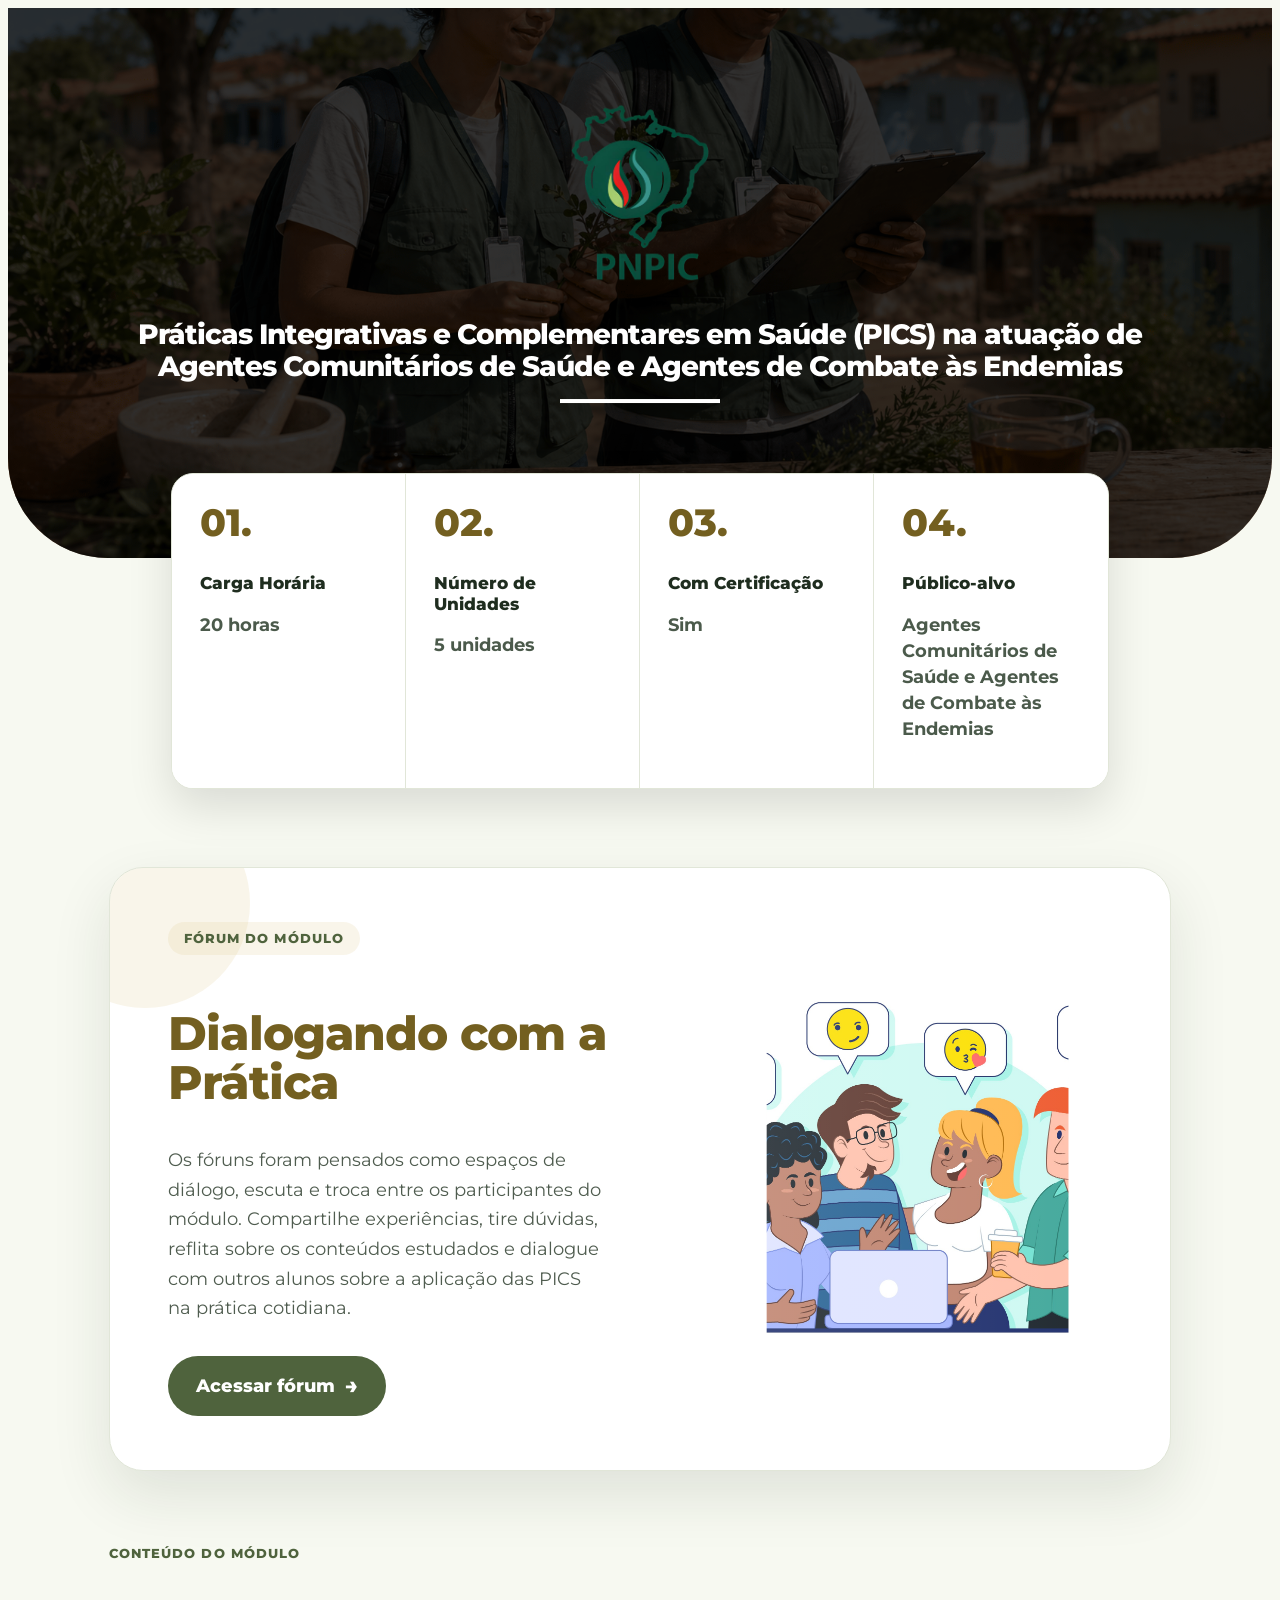
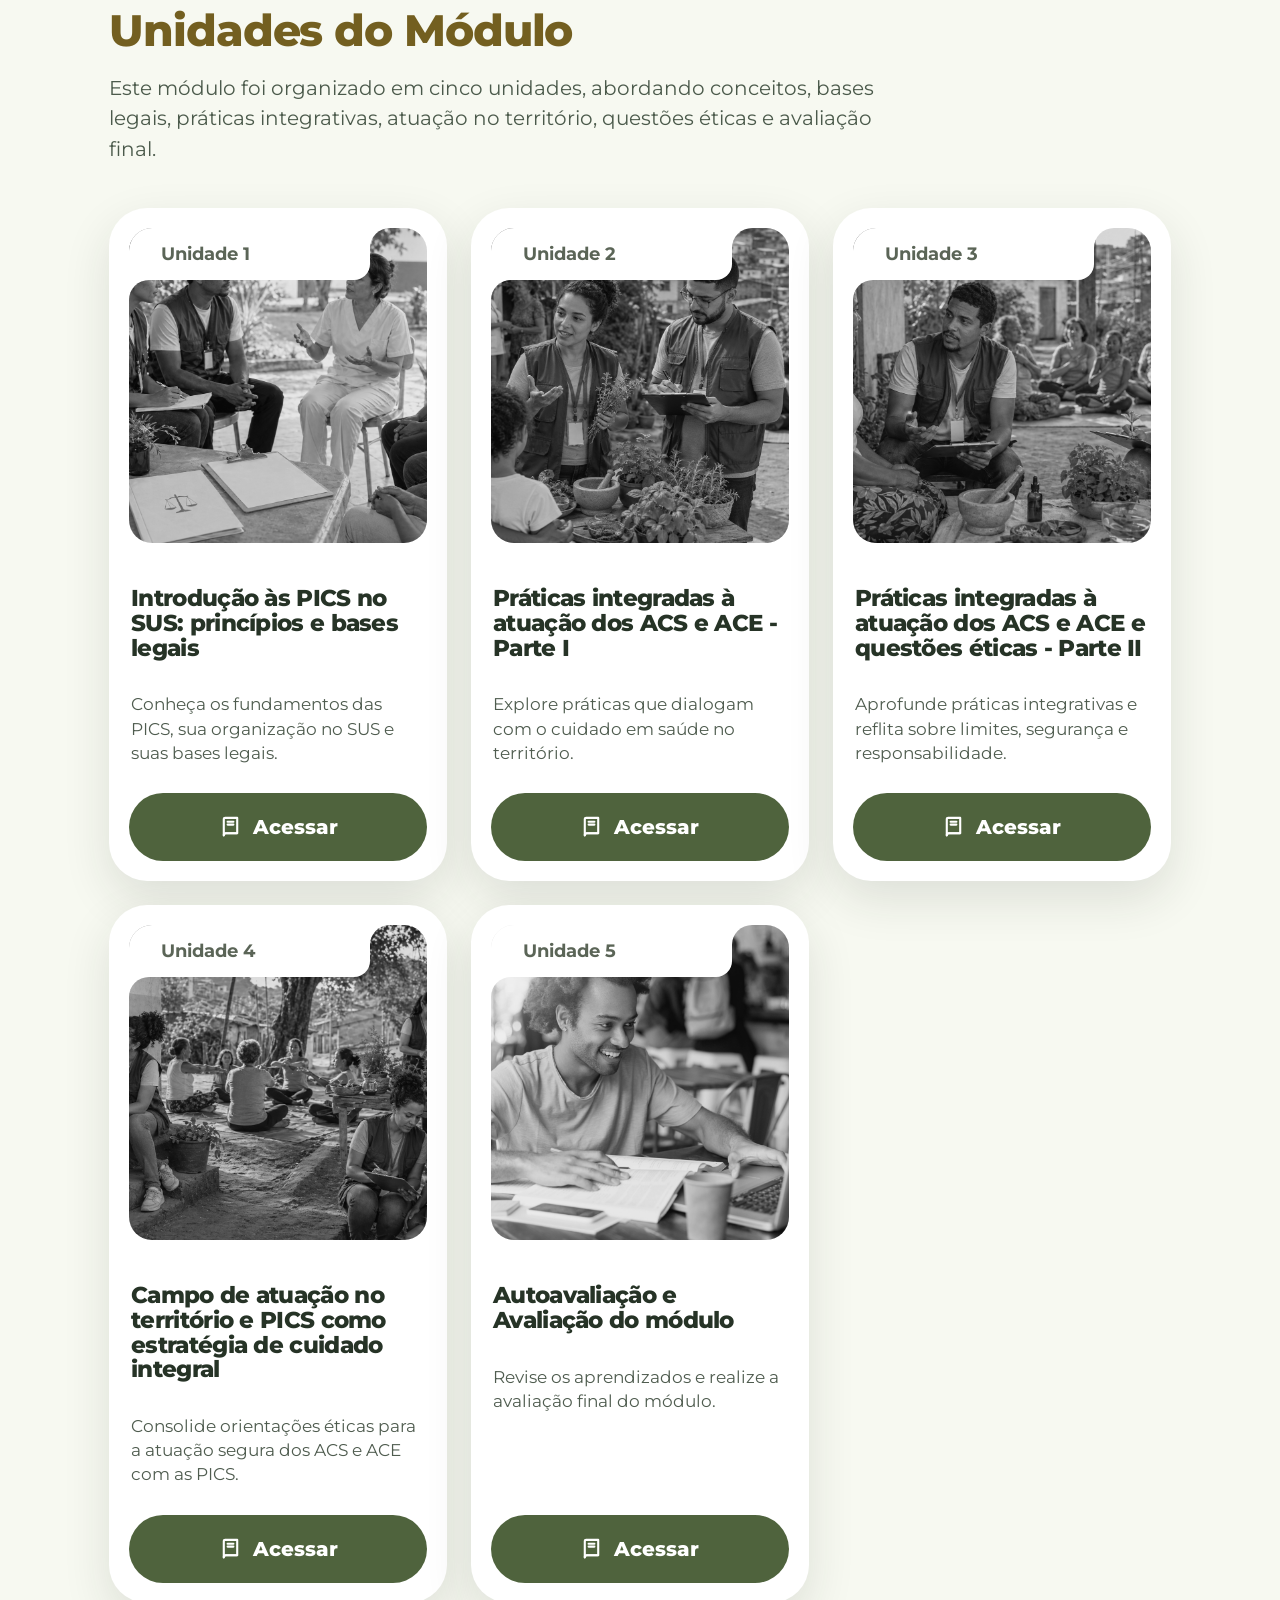
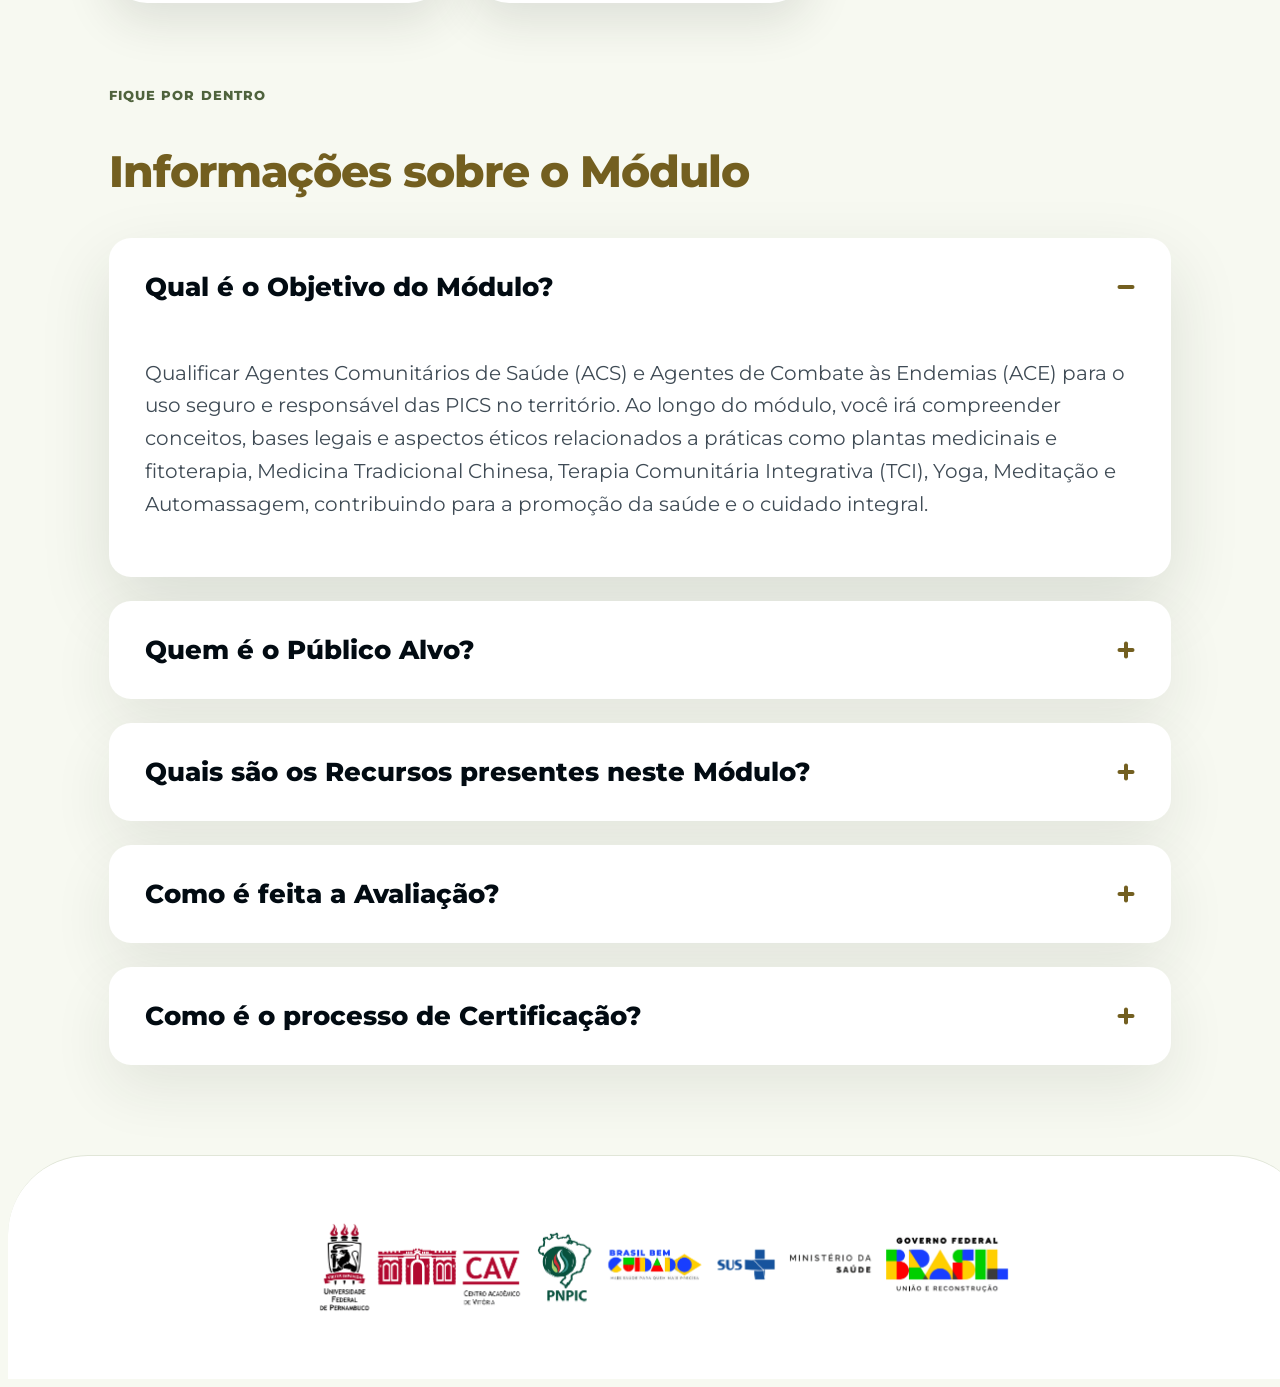
==== commit 25874592: "Add: Unidade 1 - Apresentação" ====
--- a/index.html
+++ b/index.html
@@ -6,8 +6,8 @@
     <meta name="viewport" content="width=device-width, initial-scale=1.0">
     <title>PICS para ACS e ACE</title>
 
-    <link rel="stylesheet" href="./assets/css/reset.css">
-    <link rel="stylesheet" href="./assets/css/style-modulo.css">
+    <link rel="stylesheet" href="./../../assets/css/css/reset.css">
+    <link rel="stylesheet" href="./../../assets/css/style-modulo.css">
 </head>
 
 <body>
@@ -124,7 +124,7 @@
                 <article class="unidade-card" role="listitem" aria-labelledby="unidade-1-titulo">
                     <div class="unidade-card-imagem">
                         <img
-                            src="./assets/images/Banner-PICS-para-ACS-e-ACE.png"
+                            src="./assets/images/unidades/unidade_01_bg.png"
                             alt=""
                             aria-hidden="true">
                         <span class="unidade-card-categoria">Unidade 1</span>
@@ -138,7 +138,8 @@
                     </div>
 
                     <a
-                        href="./unidade-1/index.html"
+                        href="./unidade/1/conteudo.html"
+                        target="_blank"
                         class="unidade-card-botao"
                         aria-label="Acessar Unidade 1: Introdução às PICS no SUS, princípios e bases legais">
                         <svg viewBox="0 0 24 24" aria-hidden="true" focusable="false">
@@ -154,7 +155,7 @@
                 <article class="unidade-card" role="listitem" aria-labelledby="unidade-2-titulo">
                     <div class="unidade-card-imagem">
                         <img
-                            src="./assets/images/Banner-PICS-para-ACS-e-ACE.png"
+                            src="./assets/images/unidades/unidade_02_bg.png"
                             alt=""
                             aria-hidden="true">
                         <span class="unidade-card-categoria">Unidade 2</span>
@@ -184,7 +185,7 @@
                 <article class="unidade-card" role="listitem" aria-labelledby="unidade-3-titulo">
                     <div class="unidade-card-imagem">
                         <img
-                            src="./assets/images/Banner-PICS-para-ACS-e-ACE.png"
+                            src="./assets/images/unidades/unidade_03_bg.png"
                             alt=""
                             aria-hidden="true">
                         <span class="unidade-card-categoria">Unidade 3</span>
@@ -214,14 +215,14 @@
                 <article class="unidade-card" role="listitem" aria-labelledby="unidade-4-titulo">
                     <div class="unidade-card-imagem">
                         <img
-                            src="./assets/images/Banner-PICS-para-ACS-e-ACE.png"
+                            src="./assets/images/unidades/unidade_04_bg.png"
                             alt=""
                             aria-hidden="true">
                         <span class="unidade-card-categoria">Unidade 4</span>
                     </div>
 
                     <div class="unidade-card-conteudo">
-                        <h3 id="unidade-4-titulo">Práticas integradas à atuação dos ACS e ACE e questões éticas - Parte II</h3>
+                        <h3 id="unidade-4-titulo">Campo de atuação no território e PICS como estratégia de cuidado integral</h3>
                         <p>
                             Consolide orientações éticas para a atuação segura dos ACS e ACE com as PICS.
                         </p>
@@ -230,7 +231,7 @@
                     <a
                         href="./unidade-4/index.html"
                         class="unidade-card-botao"
-                        aria-label="Acessar Unidade 4: Práticas integradas à atuação dos ACS e ACE e questões éticas - Parte II">
+                        aria-label="Acessar Unidade 4: Campo de atuação no território e PICS como estratégia de cuidado integral">
                         <svg viewBox="0 0 24 24" aria-hidden="true" focusable="false">
                             <path d="M5 4.5C5 3.67 5.67 3 6.5 3H19v15.5c0 .28-.22.5-.5.5H7.25A2.25 2.25 0 0 0 5 21.25V4.5Z" />
                             <path d="M5 21.25A2.25 2.25 0 0 1 7.25 19H19" />
@@ -244,7 +245,7 @@
                 <article class="unidade-card" role="listitem" aria-labelledby="unidade-5-titulo">
                     <div class="unidade-card-imagem">
                         <img
-                            src="./assets/images/Banner-PICS-para-ACS-e-ACE.png"
+                            src="./assets/images/unidades/unidade_05_bg.jpg"
                             alt=""
                             aria-hidden="true">
                         <span class="unidade-card-categoria">Unidade 5</span>
@@ -438,389 +439,7 @@
         </div>
     </footer>
 
-    <script>
-        document.addEventListener('DOMContentLoaded', () => {
-            const usuarioPrefereMenosAnimacao = window.matchMedia('(prefers-reduced-motion: reduce)').matches;
-
-            const estilosAnimacoes = document.createElement('style');
-
-            estilosAnimacoes.textContent = `
-                .js-reveal {
-                    opacity: 0;
-                    transform: translateY(26px);
-                    transition:
-                        opacity 0.65s ease,
-                        transform 0.65s ease;
-                }
-
-                .js-reveal.visivel {
-                    opacity: 1;
-                    transform: translateY(0);
-                }
-
-                .js-delay-1 {
-                    transition-delay: 0.08s;
-                }
-
-                .js-delay-2 {
-                    transition-delay: 0.16s;
-                }
-
-                .js-delay-3 {
-                    transition-delay: 0.24s;
-                }
-
-                .js-delay-4 {
-                    transition-delay: 0.32s;
-                }
-
-                .js-barra-progresso {
-                    position: fixed;
-                    top: 0;
-                    left: 0;
-                    z-index: 9999;
-                    width: 0%;
-                    height: 4px;
-                    background: linear-gradient(90deg, #4f633d, #735f20);
-                    box-shadow: 0 4px 14px rgba(31, 45, 31, 0.25);
-                    transition: width 0.08s linear;
-                }
-
-                #banner-modulo-logo {
-                    animation: logoFlutuando 4s ease-in-out infinite;
-                }
-
-                @keyframes logoFlutuando {
-                    0%, 100% {
-                        transform: translateY(0);
-                    }
-
-                    50% {
-                        transform: translateY(-7px);
-                    }
-                }
-
-                .banner-info-card,
-                .unidade-card,
-                #forum-pratica-card,
-                .faq-item {
-                    transition:
-                        transform 0.28s ease,
-                        box-shadow 0.28s ease,
-                        border-color 0.28s ease;
-                }
-
-                .banner-info-card:hover {
-                    transform: translateY(-5px);
-                    box-shadow: 0 18px 40px rgba(31, 45, 31, 0.14);
-                    border-color: rgba(115, 95, 32, 0.5);
-                }
-
-                #forum-pratica-card:hover {
-                    transform: translateY(-5px);
-                    box-shadow: 0 30px 70px rgba(31, 45, 31, 0.16);
-                }
-
-                .unidade-card:hover {
-                    transform: translateY(-7px);
-                    box-shadow: 0 26px 62px rgba(31, 45, 31, 0.18);
-                }
-
-                .faq-item:hover {
-                    transform: translateX(4px);
-                }
-
-                .faq-item.ativo {
-                    box-shadow: 0 28px 70px rgba(31, 45, 31, 0.13);
-                }
-
-                .unidade-card-botao,
-                #forum-pratica-botao {
-                    position: relative;
-                    overflow: hidden;
-                }
-
-                .efeito-ripple {
-                    position: absolute;
-                    width: 18px;
-                    height: 18px;
-                    border-radius: 50%;
-                    pointer-events: none;
-                    background-color: rgba(255, 255, 255, 0.5);
-                    transform: translate(-50%, -50%) scale(0);
-                    animation: rippleBotao 0.55s ease-out forwards;
-                }
-
-                @keyframes rippleBotao {
-                    to {
-                        opacity: 0;
-                        transform: translate(-50%, -50%) scale(18);
-                    }
-                }
-
-                .js-contador-pulso {
-                    animation: contadorPulso 0.45s ease;
-                }
-
-                @keyframes contadorPulso {
-                    0% {
-                        transform: scale(1);
-                    }
-
-                    45% {
-                        transform: scale(1.05);
-                    }
-
-                    100% {
-                        transform: scale(1);
-                    }
-                }
-
-                @media (max-width: 768px) {
-                    .unidade-card:hover,
-                    .banner-info-card:hover,
-                    #forum-pratica-card:hover,
-                    .faq-item:hover {
-                        transform: none;
-                    }
-                }
-
-                @media (prefers-reduced-motion: reduce) {
-                    .js-reveal,
-                    .js-reveal.visivel,
-                    #banner-modulo-logo,
-                    .banner-info-card,
-                    .unidade-card,
-                    #forum-pratica-card,
-                    .faq-item,
-                    .js-barra-progresso,
-                    .js-contador-pulso {
-                        opacity: 1 !important;
-                        transform: none !important;
-                        transition: none !important;
-                        animation: none !important;
-                    }
-                }
-            `;
-
-            document.head.appendChild(estilosAnimacoes);
-
-            const barraProgresso = document.createElement('div');
-            barraProgresso.className = 'js-barra-progresso';
-            barraProgresso.setAttribute('aria-hidden', 'true');
-            document.body.appendChild(barraProgresso);
-
-            const atualizarBarraProgresso = () => {
-                const alturaPagina = document.documentElement.scrollHeight - window.innerHeight;
-                const progresso = alturaPagina > 0 ? (window.scrollY / alturaPagina) * 100 : 0;
-
-                barraProgresso.style.width = `${progresso}%`;
-            };
-
-            window.addEventListener('scroll', atualizarBarraProgresso, { passive: true });
-            atualizarBarraProgresso();
-
-            const elementosParaAnimar = document.querySelectorAll(`
-                #banner-modulo-box-textual,
-                .banner-info-card,
-                #forum-pratica-card,
-                #unidades-modulo-cabecalho,
-                .unidade-card,
-                #faq-modulo-cabecalho,
-                .faq-item
-            `);
-
-            elementosParaAnimar.forEach((elemento, index) => {
-                elemento.classList.add('js-reveal');
-
-                if (
-                    elemento.classList.contains('banner-info-card') ||
-                    elemento.classList.contains('unidade-card') ||
-                    elemento.classList.contains('faq-item')
-                ) {
-                    elemento.classList.add(`js-delay-${(index % 4) + 1}`);
-                }
-            });
-
-            if (usuarioPrefereMenosAnimacao) {
-                elementosParaAnimar.forEach((elemento) => {
-                    elemento.classList.add('visivel');
-                });
-            } else if ('IntersectionObserver' in window) {
-                const observadorEntrada = new IntersectionObserver((entradas) => {
-                    entradas.forEach((entrada) => {
-                        if (entrada.isIntersecting) {
-                            entrada.target.classList.add('visivel');
-                            observadorEntrada.unobserve(entrada.target);
-                        }
-                    });
-                }, {
-                    threshold: 0.12,
-                    rootMargin: '0px 0px -40px 0px'
-                });
-
-                elementosParaAnimar.forEach((elemento) => {
-                    observadorEntrada.observe(elemento);
-                });
-            } else {
-                elementosParaAnimar.forEach((elemento) => {
-                    elemento.classList.add('visivel');
-                });
-            }
-
-            setTimeout(() => {
-                elementosParaAnimar.forEach((elemento) => {
-                    elemento.classList.add('visivel');
-                });
-            }, 1400);
-
-            const blocoInformacoes = document.querySelector('#banner-informacoes-modulo');
-            let contadoresJaRodaram = false;
-
-            const animarContadores = () => {
-                if (contadoresJaRodaram || usuarioPrefereMenosAnimacao) return;
-
-                contadoresJaRodaram = true;
-
-                const textosAnimaveis = Array.from(document.querySelectorAll('.banner-info-conteudo p')).filter((texto) => {
-                    const conteudo = texto.textContent.trim().toLowerCase();
-
-                    return conteudo === '20 horas' || conteudo === '5 unidades';
-                });
-
-                textosAnimaveis.forEach((texto) => {
-                    const conteudoOriginal = texto.textContent.trim();
-                    const numeroEncontrado = conteudoOriginal.match(/\d+/);
-
-                    if (!numeroEncontrado) return;
-
-                    const numeroFinal = Number(numeroEncontrado[0]);
-                    const duracao = 850;
-                    const inicio = performance.now();
-
-                    texto.classList.add('js-contador-pulso');
-
-                    const animar = (tempoAtual) => {
-                        const progresso = Math.min((tempoAtual - inicio) / duracao, 1);
-                        const valorAtual = Math.floor(progresso * numeroFinal);
-
-                        texto.textContent = conteudoOriginal.replace(numeroEncontrado[0], valorAtual);
-
-                        if (progresso < 1) {
-                            requestAnimationFrame(animar);
-                        } else {
-                            texto.textContent = conteudoOriginal;
-
-                            setTimeout(() => {
-                                texto.classList.remove('js-contador-pulso');
-                            }, 450);
-                        }
-                    };
-
-                    requestAnimationFrame(animar);
-                });
-            };
-
-            if (blocoInformacoes && !usuarioPrefereMenosAnimacao && 'IntersectionObserver' in window) {
-                const observadorContadores = new IntersectionObserver((entradas) => {
-                    entradas.forEach((entrada) => {
-                        if (entrada.isIntersecting) {
-                            animarContadores();
-                            observadorContadores.unobserve(entrada.target);
-                        }
-                    });
-                }, {
-                    threshold: 0.3
-                });
-
-                observadorContadores.observe(blocoInformacoes);
-            } else if (blocoInformacoes && !usuarioPrefereMenosAnimacao) {
-                animarContadores();
-            }
-
-            const botoes = document.querySelectorAll('.unidade-card-botao, #forum-pratica-botao');
-
-            botoes.forEach((botao) => {
-                botao.addEventListener('click', (evento) => {
-                    if (usuarioPrefereMenosAnimacao) return;
-
-                    const rippleAntigo = botao.querySelector('.efeito-ripple');
-
-                    if (rippleAntigo) {
-                        rippleAntigo.remove();
-                    }
-
-                    const area = botao.getBoundingClientRect();
-                    const ripple = document.createElement('span');
-
-                    ripple.className = 'efeito-ripple';
-                    ripple.setAttribute('aria-hidden', 'true');
-                    ripple.style.left = `${evento.clientX - area.left}px`;
-                    ripple.style.top = `${evento.clientY - area.top}px`;
-
-                    botao.appendChild(ripple);
-
-                    setTimeout(() => {
-                        ripple.remove();
-                    }, 600);
-                });
-            });
-
-            const faqItems = document.querySelectorAll('.faq-item');
-
-            const fecharFaq = (item) => {
-                const pergunta = item.querySelector('.faq-pergunta');
-                const resposta = item.querySelector('.faq-resposta');
-
-                item.classList.remove('ativo');
-                pergunta.setAttribute('aria-expanded', 'false');
-                resposta.hidden = true;
-            };
-
-            const abrirFaq = (item) => {
-                const pergunta = item.querySelector('.faq-pergunta');
-                const resposta = item.querySelector('.faq-resposta');
-
-                item.classList.add('ativo');
-                pergunta.setAttribute('aria-expanded', 'true');
-                resposta.hidden = false;
-            };
-
-            faqItems.forEach((item) => {
-                const pergunta = item.querySelector('.faq-pergunta');
-
-                pergunta.addEventListener('click', () => {
-                    const itemEstaAberto = item.classList.contains('ativo');
-
-                    faqItems.forEach((faq) => {
-                        fecharFaq(faq);
-                    });
-
-                    if (!itemEstaAberto) {
-                        abrirFaq(item);
-                    }
-                });
-            });
-
-            const logo = document.querySelector('#banner-modulo-logo');
-
-            if (logo && !usuarioPrefereMenosAnimacao) {
-                logo.addEventListener('mouseenter', () => {
-                    logo.animate(
-                        [
-                            { transform: 'scale(1)' },
-                            { transform: 'scale(1.04)' },
-                            { transform: 'scale(1)' }
-                        ],
-                        {
-                            duration: 450,
-                            easing: 'ease-out'
-                        }
-                    );
-                });
-            }
-        });
-    </script>
+    <script src="./assets/js/script-modulo.js"></script>
 </body>
 
 </html>
--- a/assets/css/style-modulo.css
+++ b/assets/css/style-modulo.css
@@ -173,7 +173,7 @@
 
 #banner-modulo {
     width: 100%;
-    height: 650px;
+    height: 550px;
 
     position: relative;
 
@@ -639,7 +639,7 @@
     font-family: var(--fonte-auxiliar);
     font-size: 18px;
     line-height: 1;
-    font-weight: 500;
+    font-weight: 700;
 }
 
 .unidade-card-categoria::after {
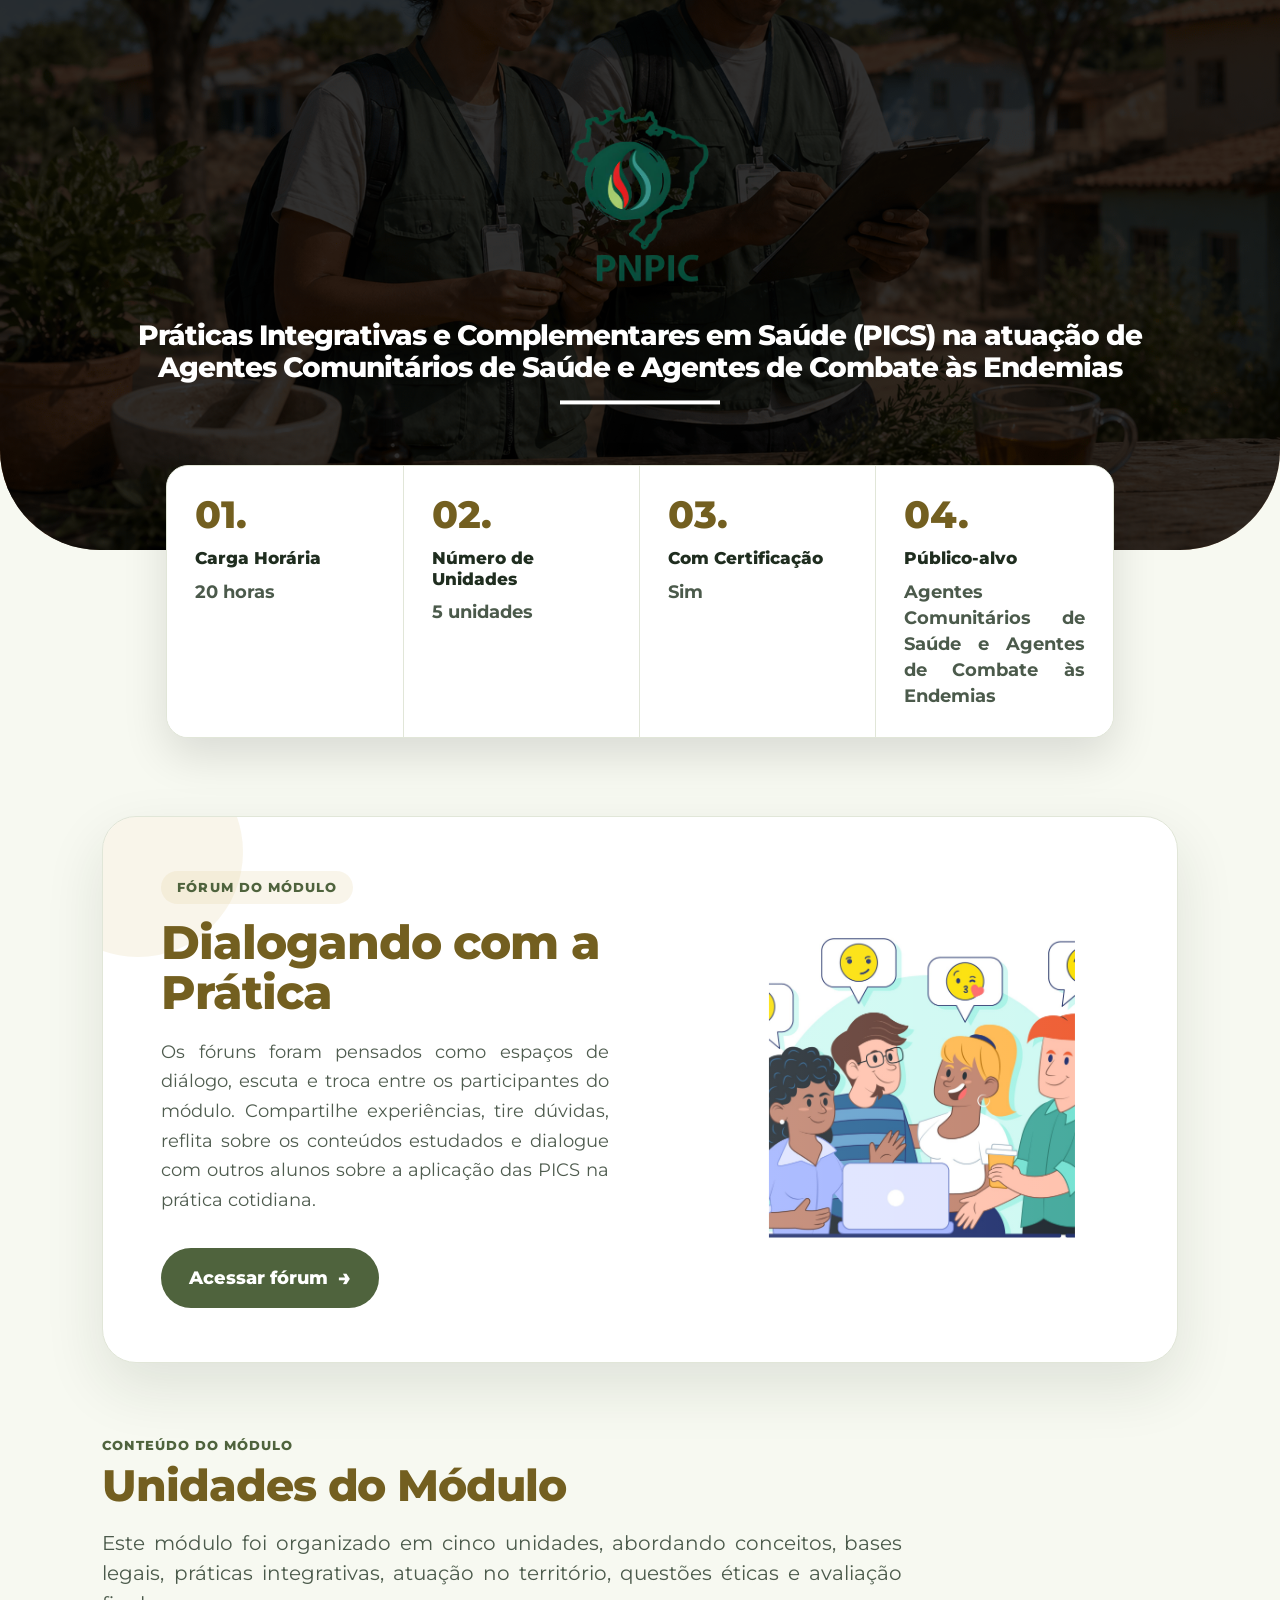
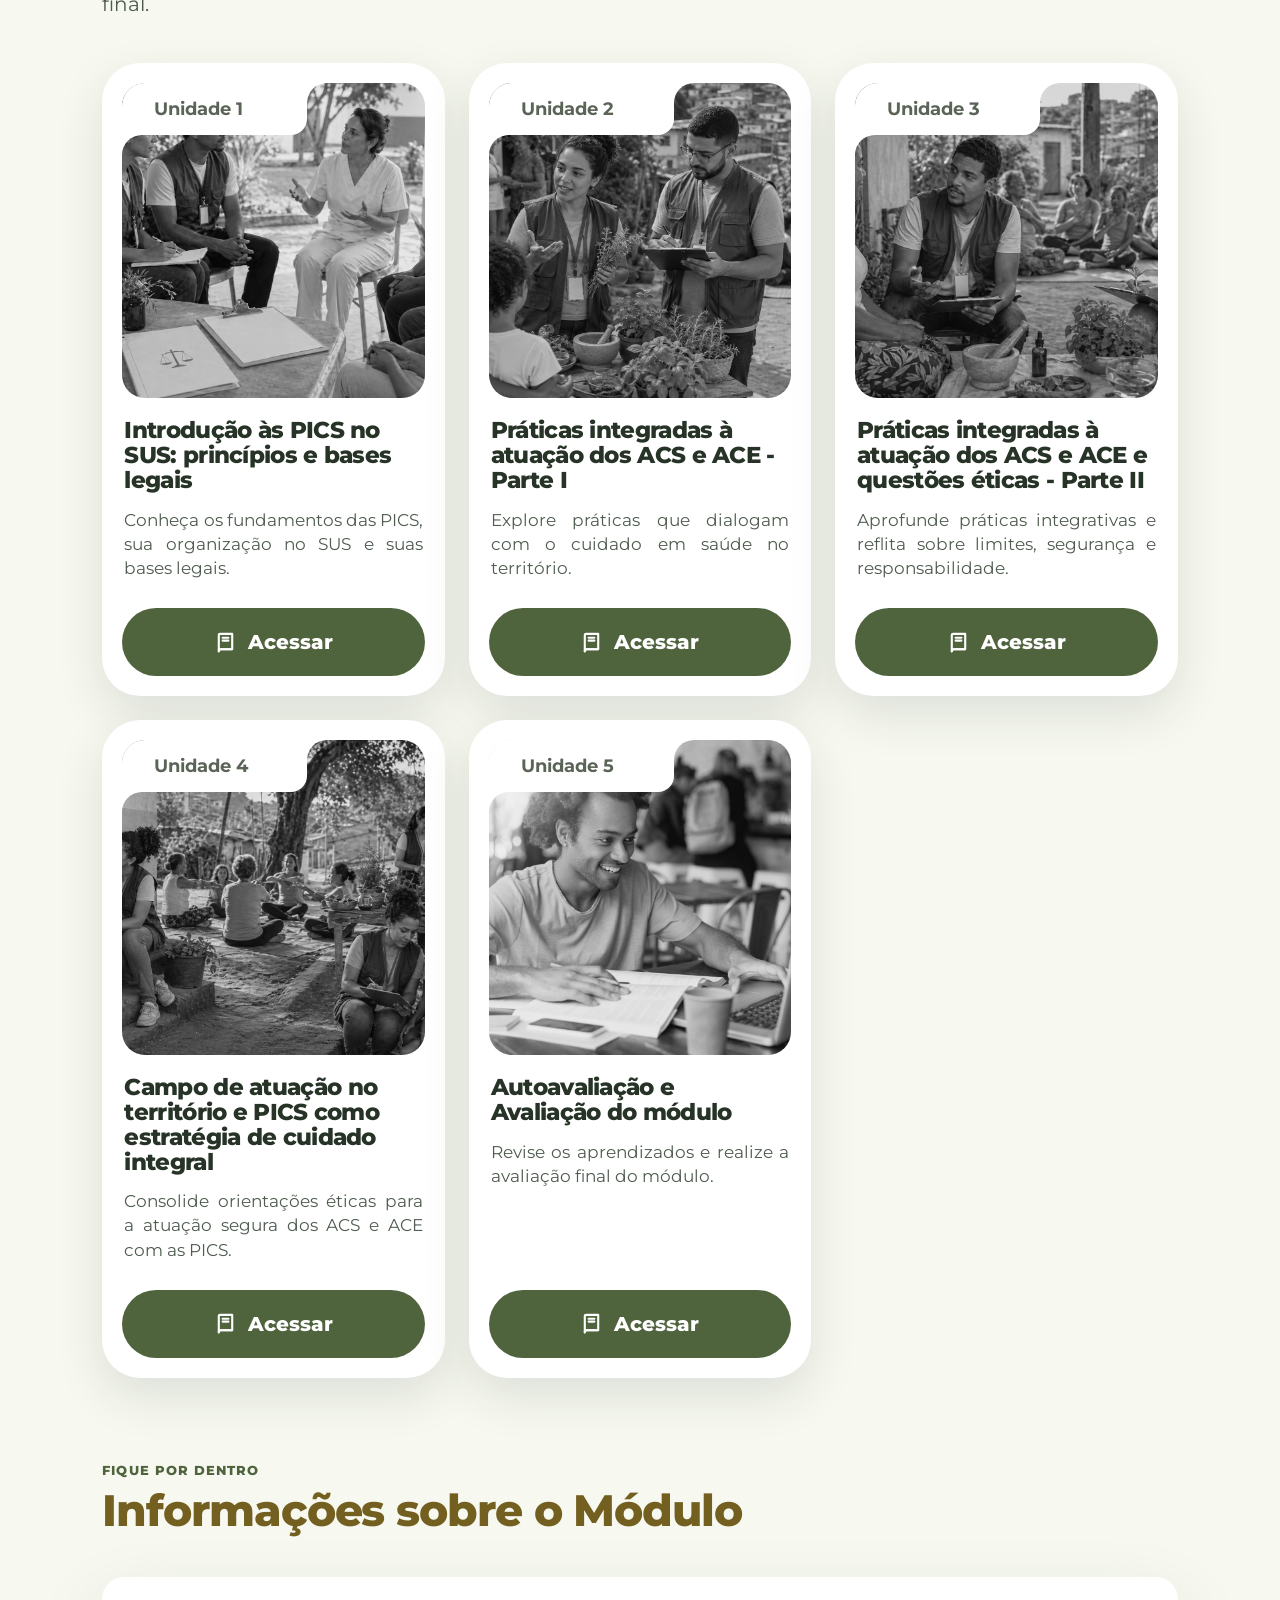
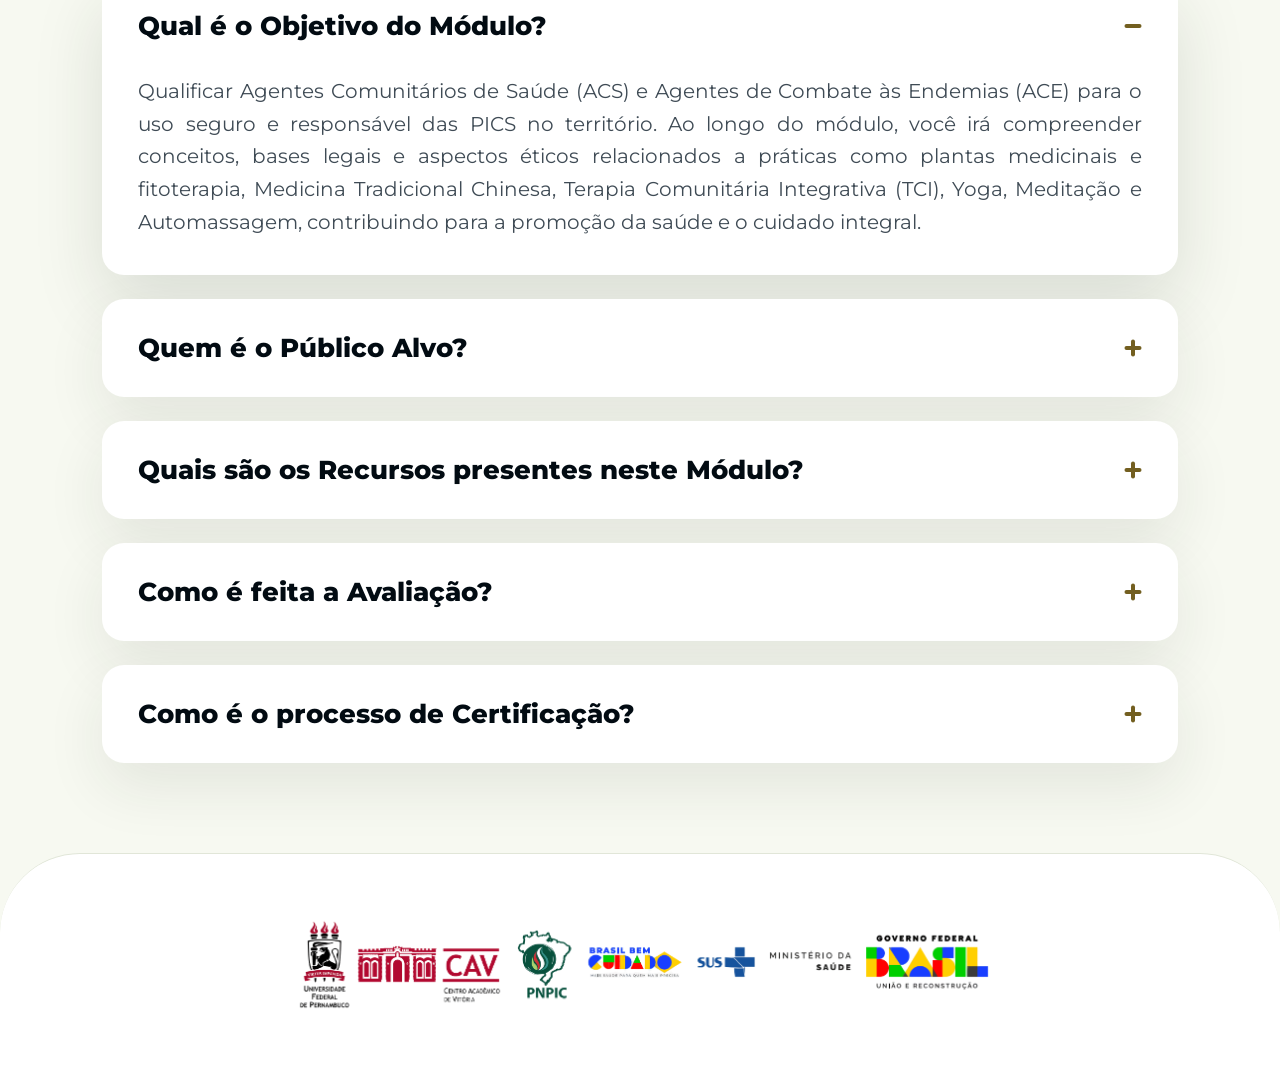
==== commit 473c5749: "Links relativos ageitados" ====
--- a/index.html
+++ b/index.html
@@ -6,8 +6,8 @@
     <meta name="viewport" content="width=device-width, initial-scale=1.0">
     <title>PICS para ACS e ACE</title>
 
-    <link rel="stylesheet" href="./../../assets/css/css/reset.css">
-    <link rel="stylesheet" href="./../../assets/css/style-modulo.css">
+    <link rel="stylesheet" href="./assets/css/reset.css">
+    <link rel="stylesheet" href="./assets/css/style-modulo.css">
 </head>
 
 <body>
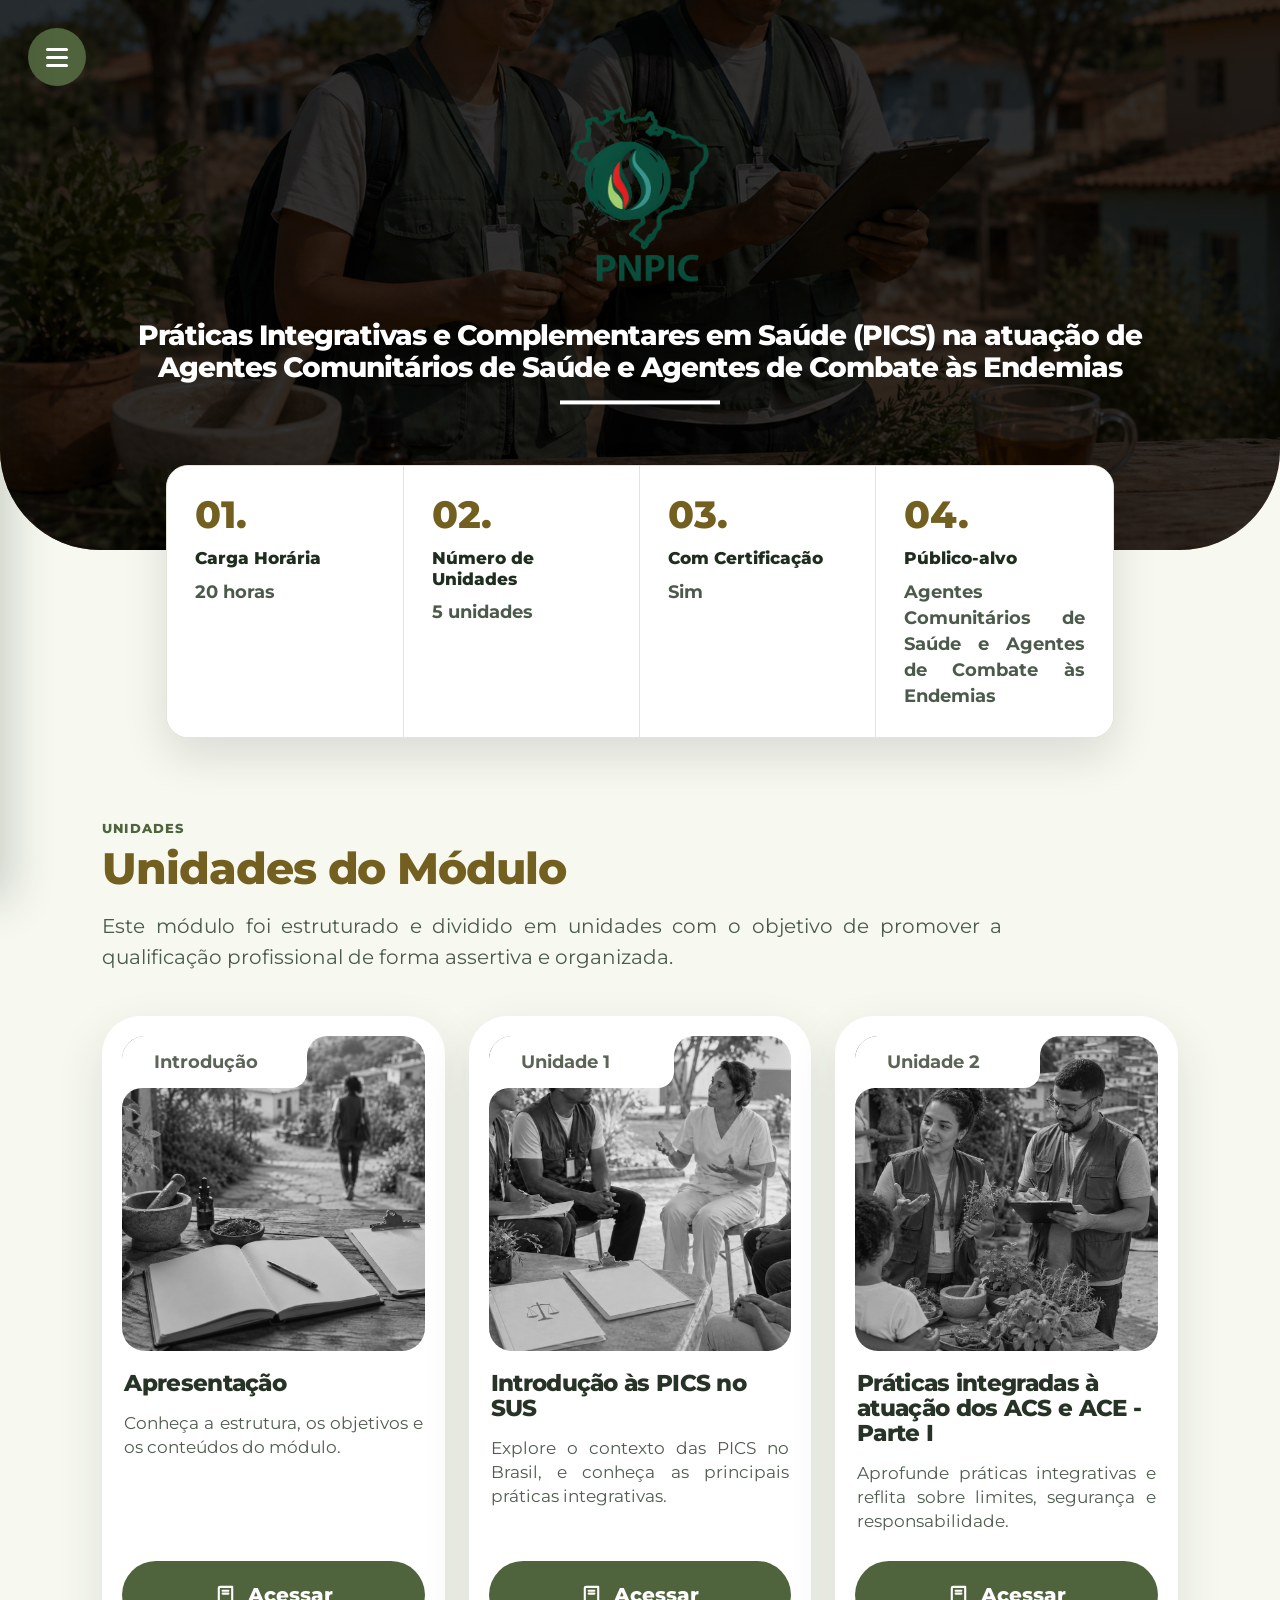
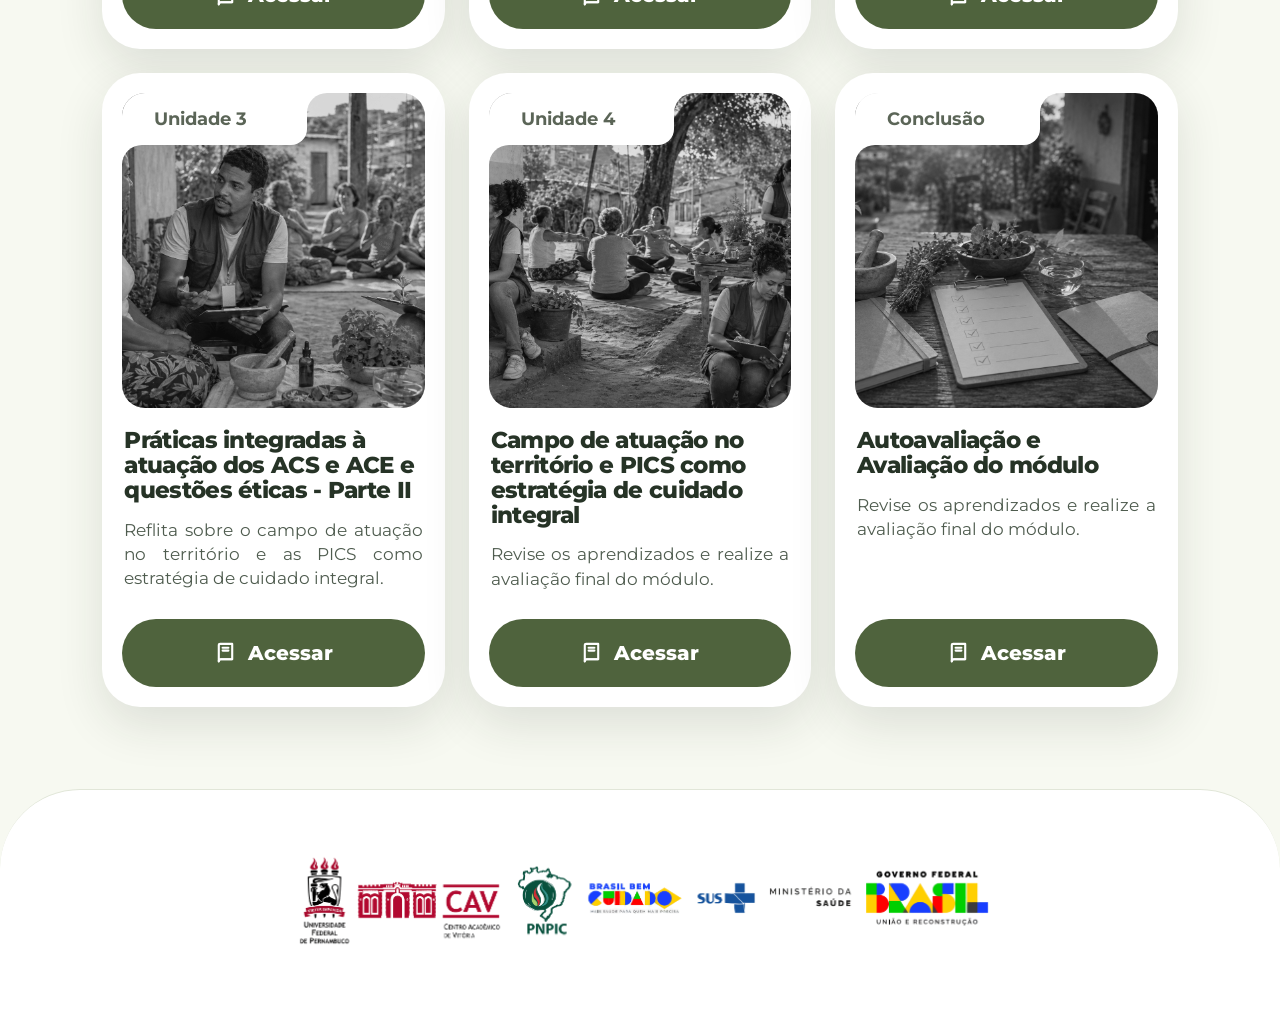
==== commit 9a9df6d0: "Atualizações do Módulo 1 referentes ao Feedback 1" ====
--- a/index.html
+++ b/index.html
@@ -12,6 +12,41 @@
 
 <body>
     <a class="skip-link" href="#conteudo-principal">Pular para o conteúdo principal</a>
+
+    <div class="menu-navegacao-wrapper">
+        <button id="abrir-menu-navegacao" class="menu-navegacao-botao" type="button"
+            aria-label="Abrir menu de navegação do módulo" aria-expanded="false"
+            aria-controls="menu-navegacao-lateral">
+            <span class="menu-navegacao-icone" aria-hidden="true">
+                <span></span>
+                <span></span>
+                <span></span>
+            </span>
+            <span class="menu-navegacao-texto">Menu</span>
+        </button>
+    </div>
+
+    <div id="menu-navegacao-backdrop" class="menu-navegacao-backdrop" hidden></div>
+
+    <aside id="menu-navegacao-lateral" class="menu-navegacao-lateral" aria-label="Menu de navegação do módulo"
+        aria-hidden="true" inert>
+        <div class="menu-navegacao-cabecalho">
+            <h2>Menu Navegação</h2>
+
+            <button id="fechar-menu-navegacao" class="menu-navegacao-fechar" type="button"
+                aria-label="Fechar menu de navegação">
+                ×
+            </button>
+        </div>
+
+        <nav class="menu-navegacao-conteudo" aria-label="Unidades do módulo">
+            <section class="menu-navegacao-grupo" aria-labelledby="menu-unidades-titulo">
+                <h3 id="menu-unidades-titulo">Unidades do Módulo</h3>
+
+                <ul id="menu-unidades-lista"></ul>
+            </section>
+        </nav>
+    </aside>
 
     <header id="banner-modulo" aria-labelledby="banner-modulo-titulo">
         <div class="dark-overlay" aria-hidden="true"></div>
@@ -74,15 +109,16 @@
             </div>
         </section>
 
-        <section id="forum-pratica" aria-labelledby="forum-pratica-titulo" aria-describedby="forum-pratica-descricao">
-            <div id="forum-pratica-card">
-
-                <div id="forum-pratica-conteudo">
-                    <span id="forum-pratica-tag">Fórum do Módulo</span>
-
-                    <h2 id="forum-pratica-titulo">Dialogando com a Prática</h2>
-
-                    <p id="forum-pratica-descricao">
+        <!-- o Fórum Dialogando com a Prática irá ser realocado para o final de cada Unidade -->
+        <!-- <section class="forum-pratica" aria-labelledby="forum-pratica-titulo" aria-describedby="forum-pratica-descricao">
+            <div class="forum-pratica-card">
+
+                <div class="forum-pratica-conteudo">
+                    <span class="forum-pratica-tag">Fórum do Módulo</span>
+
+                    <h2 id="forum-pratica-titulo" class="forum-pratica-titulo">Dialogando com a Prática</h2>
+
+                    <p id="forum-pratica-descricao" class="forum-pratica-descricao">
                         Os fóruns foram pensados como espaços de diálogo, escuta e troca entre os
                         participantes do módulo. Compartilhe experiências, tire dúvidas,
                         reflita sobre os conteúdos estudados e dialogue com outros alunos sobre a
@@ -91,36 +127,68 @@
 
                     <a
                         href="./forum-dialogando-com-a-pratica.html"
-                        id="forum-pratica-botao"
+                        class="forum-pratica-botao"
                         aria-label="Acessar o fórum Dialogando com a Prática">
                         Acessar fórum
                         <span aria-hidden="true">→</span>
                     </a>
                 </div>
 
-                <div id="forum-pratica-imagem">
+                <div class="forum-pratica-imagem">
                     <img
                         src="./assets/images/forum-dialogando-com-a-pratica.jpg"
                         alt="Pessoas dialogando em um espaço de aprendizagem colaborativa">
                 </div>
 
             </div>
-        </section>
+        </section> -->
 
         <section id="unidades-modulo" aria-labelledby="unidades-modulo-titulo">
             <div id="unidades-modulo-cabecalho">
-                <span>Conteúdo do Módulo</span>
+                <!-- <span>Conteúdo do Módulo</span> -->
+                <span>Unidades</span>
 
                 <h2 id="unidades-modulo-titulo">Unidades do Módulo</h2>
 
                 <p>
-                    Este módulo foi organizado em cinco unidades, abordando conceitos, bases legais,
-                    práticas integrativas, atuação no território, questões éticas e avaliação final.
+                    Este módulo foi estruturado e dividido em unidades com o objetivo de promover a
+                    qualificação profissional de forma assertiva e organizada.
                 </p>
             </div>
 
             <div id="unidades-modulo-lista" role="list">
 
+                <article class="unidade-card" role="listitem" aria-labelledby="unidade-introducao-titulo">
+                    <div class="unidade-card-imagem">
+                        <img
+                            src="./assets/images/unidades/introducao_bg.png"
+                            alt=""
+                            aria-hidden="true">
+                        <span class="unidade-card-categoria">Introdução</span>
+                    </div>
+
+                    <div class="unidade-card-conteudo">
+                        <h3 id="unidade-1-titulo">Apresentação</h3>
+                        <p>
+                            Conheça a estrutura, os objetivos e os conteúdos do módulo.
+                        </p>
+                    </div>
+
+                    <a
+                        href="./unidade/introducao/conteudo.html"
+                        target="_blank"
+                        class="unidade-card-botao"
+                        aria-label="Acessar Introdução: Apresentação">
+                        <svg viewBox="0 0 24 24" aria-hidden="true" focusable="false">
+                            <path d="M5 4.5C5 3.67 5.67 3 6.5 3H19v15.5c0 .28-.22.5-.5.5H7.25A2.25 2.25 0 0 0 5 21.25V4.5Z" />
+                            <path d="M5 21.25A2.25 2.25 0 0 1 7.25 19H19" />
+                            <path d="M9 7h6" />
+                            <path d="M9 10h6" />
+                        </svg>
+                        Acessar
+                    </a>
+                </article>
+
                 <article class="unidade-card" role="listitem" aria-labelledby="unidade-1-titulo">
                     <div class="unidade-card-imagem">
                         <img
@@ -131,9 +199,9 @@
                     </div>
 
                     <div class="unidade-card-conteudo">
-                        <h3 id="unidade-1-titulo">Introdução às PICS no SUS: princípios e bases legais</h3>
-                        <p>
-                            Conheça os fundamentos das PICS, sua organização no SUS e suas bases legais.
+                        <h3 id="unidade-2-titulo">Introdução às PICS no SUS</h3>
+                        <p>
+                            Explore o contexto das PICS no Brasil, e conheça as principais práticas integrativas.
                         </p>
                     </div>
 
@@ -141,7 +209,7 @@
                         href="./unidade/1/conteudo.html"
                         target="_blank"
                         class="unidade-card-botao"
-                        aria-label="Acessar Unidade 1: Introdução às PICS no SUS, princípios e bases legais">
+                        aria-label="Acessar Unidade 1: Introdução às PICS no SUS">
                         <svg viewBox="0 0 24 24" aria-hidden="true" focusable="false">
                             <path d="M5 4.5C5 3.67 5.67 3 6.5 3H19v15.5c0 .28-.22.5-.5.5H7.25A2.25 2.25 0 0 0 5 21.25V4.5Z" />
                             <path d="M5 21.25A2.25 2.25 0 0 1 7.25 19H19" />
@@ -162,14 +230,15 @@
                     </div>
 
                     <div class="unidade-card-conteudo">
-                        <h3 id="unidade-2-titulo">Práticas integradas à atuação dos ACS e ACE - Parte I</h3>
-                        <p>
-                            Explore práticas que dialogam com o cuidado em saúde no território.
-                        </p>
-                    </div>
-
-                    <a
-                        href="./unidade-2/index.html"
+                        <h3 id="unidade-3-titulo">Práticas integradas à atuação dos ACS e ACE - Parte I</h3>
+                        <p>
+                            Aprofunde práticas integrativas e reflita sobre limites, segurança e responsabilidade.
+                        </p>
+                    </div>
+
+                    <a
+                        href="./unidade/2/conteudo.html"
+                        target="_blank"
                         class="unidade-card-botao"
                         aria-label="Acessar Unidade 2: Práticas integradas à atuação dos ACS e ACE - Parte I">
                         <svg viewBox="0 0 24 24" aria-hidden="true" focusable="false">
@@ -192,14 +261,15 @@
                     </div>
 
                     <div class="unidade-card-conteudo">
-                        <h3 id="unidade-3-titulo">Práticas integradas à atuação dos ACS e ACE e questões éticas - Parte II</h3>
-                        <p>
-                            Aprofunde práticas integrativas e reflita sobre limites, segurança e responsabilidade.
-                        </p>
-                    </div>
-
-                    <a
-                        href="./unidade-3/index.html"
+                        <h3 id="unidade-4-titulo">Práticas integradas à atuação dos ACS e ACE e questões éticas - Parte II</h3>
+                        <p>
+                            Reflita sobre o campo de atuação no território e as PICS como estratégia de cuidado integral.
+                        </p>
+                    </div>
+
+                    <a
+                        href="./unidade/3/conteudo.html"
+                        target="_blank"
                         class="unidade-card-botao"
                         aria-label="Acessar Unidade 3: Práticas integradas à atuação dos ACS e ACE e questões éticas - Parte II">
                         <svg viewBox="0 0 24 24" aria-hidden="true" focusable="false">
@@ -222,14 +292,15 @@
                     </div>
 
                     <div class="unidade-card-conteudo">
-                        <h3 id="unidade-4-titulo">Campo de atuação no território e PICS como estratégia de cuidado integral</h3>
-                        <p>
-                            Consolide orientações éticas para a atuação segura dos ACS e ACE com as PICS.
-                        </p>
-                    </div>
-
-                    <a
-                        href="./unidade-4/index.html"
+                        <h3 id="unidade-5-titulo">Campo de atuação no território e PICS como estratégia de cuidado integral</h3>
+                        <p>
+                            Revise os aprendizados e realize a avaliação final do módulo.
+                        </p>
+                    </div>
+
+                    <a
+                        href="./unidade/4/conteudo.html"
+                        target="_blank"
                         class="unidade-card-botao"
                         aria-label="Acessar Unidade 4: Campo de atuação no território e PICS como estratégia de cuidado integral">
                         <svg viewBox="0 0 24 24" aria-hidden="true" focusable="false">
@@ -242,26 +313,27 @@
                     </a>
                 </article>
 
-                <article class="unidade-card" role="listitem" aria-labelledby="unidade-5-titulo">
-                    <div class="unidade-card-imagem">
-                        <img
-                            src="./assets/images/unidades/unidade_05_bg.jpg"
-                            alt=""
-                            aria-hidden="true">
-                        <span class="unidade-card-categoria">Unidade 5</span>
-                    </div>
-
-                    <div class="unidade-card-conteudo">
-                        <h3 id="unidade-5-titulo">Autoavaliação e Avaliação do módulo</h3>
+                <article class="unidade-card" role="listitem" aria-labelledby="unidade-conclusao-titulo">
+                    <div class="unidade-card-imagem">
+                        <img
+                            src="./assets/images/unidades/conclusão.png"
+                            alt=""
+                            aria-hidden="true">
+                        <span class="unidade-card-categoria">Conclusão</span>
+                    </div>
+
+                    <div class="unidade-card-conteudo">
+                        <h3 id="unidade-6-titulo">Autoavaliação e Avaliação do módulo</h3>
                         <p>
                             Revise os aprendizados e realize a avaliação final do módulo.
                         </p>
                     </div>
 
                     <a
-                        href="./unidade-5/index.html"
-                        class="unidade-card-botao"
-                        aria-label="Acessar Unidade 5: Autoavaliação e Avaliação do módulo">
+                        href="./unidade/conclusao/conteudo.html"
+                        target="_blank"
+                        class="unidade-card-botao"
+                        aria-label="Acessar Conclusão: Autoavaliação e Avaliação do módulo">
                         <svg viewBox="0 0 24 24" aria-hidden="true" focusable="false">
                             <path d="M5 4.5C5 3.67 5.67 3 6.5 3H19v15.5c0 .28-.22.5-.5.5H7.25A2.25 2.25 0 0 0 5 21.25V4.5Z" />
                             <path d="M5 21.25A2.25 2.25 0 0 1 7.25 19H19" />
@@ -275,160 +347,6 @@
             </div>
         </section>
 
-        <section id="faq-modulo" aria-labelledby="faq-modulo-titulo">
-            <div id="faq-modulo-cabecalho">
-                <span>Fique por dentro</span>
-                <h2 id="faq-modulo-titulo">Informações sobre o Módulo</h2>
-            </div>
-
-            <div id="faq-modulo-container">
-
-                <article class="faq-item ativo">
-                    <h3>
-                        <button
-                            id="faq-pergunta-1"
-                            class="faq-pergunta"
-                            type="button"
-                            aria-expanded="true"
-                            aria-controls="faq-resposta-1">
-                            <span>Qual é o Objetivo do Módulo?</span>
-                            <span class="faq-icone" aria-hidden="true"></span>
-                        </button>
-                    </h3>
-
-                    <div
-                        id="faq-resposta-1"
-                        class="faq-resposta"
-                        role="region"
-                        aria-labelledby="faq-pergunta-1">
-                        <div>
-                            <p>
-                                Qualificar Agentes Comunitários de Saúde (ACS) e Agentes de Combate às Endemias (ACE)
-                                para o uso seguro e responsável das PICS no território. Ao longo do módulo, você irá
-                                compreender conceitos, bases legais e aspectos éticos relacionados a práticas como plantas
-                                medicinais e fitoterapia, Medicina Tradicional Chinesa, Terapia Comunitária Integrativa
-                                (TCI), Yoga, Meditação e Automassagem, contribuindo para a promoção da saúde e o cuidado
-                                integral.
-                            </p>
-                        </div>
-                    </div>
-                </article>
-
-                <article class="faq-item">
-                    <h3>
-                        <button
-                            id="faq-pergunta-2"
-                            class="faq-pergunta"
-                            type="button"
-                            aria-expanded="false"
-                            aria-controls="faq-resposta-2">
-                            <span>Quem é o Público Alvo?</span>
-                            <span class="faq-icone" aria-hidden="true"></span>
-                        </button>
-                    </h3>
-
-                    <div
-                        id="faq-resposta-2"
-                        class="faq-resposta"
-                        role="region"
-                        aria-labelledby="faq-pergunta-2"
-                        hidden>
-                        <div>
-                            <p>
-                                Destina-se a ACS, ACE, usuários do SUS e demais interessados. O acesso é livre,
-                                sem limite de vagas, com o objetivo de ampliar o conhecimento sobre a temática.
-                            </p>
-                        </div>
-                    </div>
-                </article>
-
-                <article class="faq-item">
-                    <h3>
-                        <button
-                            id="faq-pergunta-3"
-                            class="faq-pergunta"
-                            type="button"
-                            aria-expanded="false"
-                            aria-controls="faq-resposta-3">
-                            <span>Quais são os Recursos presentes neste Módulo?</span>
-                            <span class="faq-icone" aria-hidden="true"></span>
-                        </button>
-                    </h3>
-
-                    <div
-                        id="faq-resposta-3"
-                        class="faq-resposta"
-                        role="region"
-                        aria-labelledby="faq-pergunta-3"
-                        hidden>
-                        <div>
-                            <p>
-                                Slides, vídeos, histórias em quadrinhos, leituras complementares e atividades de
-                                múltipla escolha.
-                            </p>
-                        </div>
-                    </div>
-                </article>
-
-                <article class="faq-item">
-                    <h3>
-                        <button
-                            id="faq-pergunta-4"
-                            class="faq-pergunta"
-                            type="button"
-                            aria-expanded="false"
-                            aria-controls="faq-resposta-4">
-                            <span>Como é feita a Avaliação?</span>
-                            <span class="faq-icone" aria-hidden="true"></span>
-                        </button>
-                    </h3>
-
-                    <div
-                        id="faq-resposta-4"
-                        class="faq-resposta"
-                        role="region"
-                        aria-labelledby="faq-pergunta-4"
-                        hidden>
-                        <div>
-                            <p>
-                                Você realizará dois questionários: um de avaliação do módulo e outro de autoavaliação,
-                                permitindo refletir sobre seu aprendizado e participação.
-                            </p>
-                        </div>
-                    </div>
-                </article>
-
-                <article class="faq-item">
-                    <h3>
-                        <button
-                            id="faq-pergunta-5"
-                            class="faq-pergunta"
-                            type="button"
-                            aria-expanded="false"
-                            aria-controls="faq-resposta-5">
-                            <span>Como é o processo de Certificação?</span>
-                            <span class="faq-icone" aria-hidden="true"></span>
-                        </button>
-                    </h3>
-
-                    <div
-                        id="faq-resposta-5"
-                        class="faq-resposta"
-                        role="region"
-                        aria-labelledby="faq-pergunta-5"
-                        hidden>
-                        <div>
-                            <p>
-                                Para obter o certificado, é necessário: concluir 100% das atividades, responder à
-                                avaliação de qualidade do módulo e alcançar, no mínimo, 70% de aproveitamento nas
-                                atividades avaliativas.
-                            </p>
-                        </div>
-                    </div>
-                </article>
-
-            </div>
-        </section>
     </main>
 
     <footer id="rodape-modulo">
@@ -442,4 +360,4 @@
     <script src="./assets/js/script-modulo.js"></script>
 </body>
 
-</html>+</html>
--- a/assets/css/style-modulo.css
+++ b/assets/css/style-modulo.css
@@ -36,12 +36,6 @@
     --unidade-card-cor-botao-hover: #3f5130;
     --unidade-card-sombra: 0 18px 48px rgba(31, 45, 31, 0.12);
 
-    --faq-modulo-cor-fundo-card: #ffffff;
-    --faq-modulo-cor-titulo: #020b12;
-    --faq-modulo-cor-texto: #3f4b55;
-    --faq-modulo-cor-icone: #735f20;
-    --faq-modulo-sombra: 0 24px 60px rgba(31, 45, 31, 0.09);
-
     --secoes-cabecalho-titulo: #735f20;
 
     --cor-foco-acessivel: #005fcc;
@@ -79,10 +73,12 @@
 .banner-info-numero,
 .unidade-card-categoria,
 .unidade-card-botao,
-#forum-pratica-tag,
-#forum-pratica-botao,
-#unidades-modulo-cabecalho span,
-#faq-modulo-cabecalho span {
+.forum-pratica-tag,
+.forum-pratica-botao,
+.menu-navegacao-botao,
+.menu-navegacao-cabecalho h2,
+.menu-navegacao-grupo h3,
+#unidades-modulo-cabecalho span {
     font-family: var(--fonte-auxiliar);
 }
 
@@ -93,16 +89,18 @@
 
 a:focus-visible,
 button:focus-visible,
-.faq-pergunta:focus-visible,
 .unidade-card-botao:focus-visible,
-#forum-pratica-botao:focus-visible {
+.forum-pratica-botao:focus-visible,
+.menu-navegacao-botao:focus-visible,
+.menu-navegacao-fechar:focus-visible,
+.menu-link:focus-visible {
     outline: 4px solid var(--cor-foco-acessivel);
     outline-offset: 5px;
     box-shadow: 0 0 0 7px rgba(255, 255, 255, 0.95);
 }
 
 .unidade-card-botao:focus-visible,
-#forum-pratica-botao:focus-visible {
+.forum-pratica-botao:focus-visible {
     transform: none;
 }
 
@@ -152,6 +150,251 @@
 
 .skip-link:focus {
     transform: translateY(0);
+}
+
+
+/* ----- Menu de Navegação Lateral ----- */
+
+.menu-navegacao-wrapper {
+    position: fixed;
+    top: 28px;
+    left: 28px;
+    z-index: 900;
+}
+
+.menu-navegacao-botao {
+    display: inline-flex;
+    align-items: center;
+    gap: 12px;
+
+    width: 58px;
+    height: 58px;
+
+    padding: 0 18px;
+
+    overflow: hidden;
+
+    background-color: var(--unidade-card-cor-botao);
+    color: #ffffff;
+
+    border: none;
+    border-radius: 999px;
+
+    box-shadow: 0 14px 28px rgba(31, 45, 31, 0.25);
+
+    cursor: pointer;
+
+    transition: width 0.28s ease, background-color 0.28s ease, transform 0.2s ease;
+}
+
+.menu-navegacao-botao:hover,
+.menu-navegacao-botao:focus-visible {
+    width: 146px;
+    background-color: var(--unidade-card-cor-botao-hover);
+}
+
+.menu-navegacao-botao:active {
+    transform: scale(0.96);
+}
+
+.menu-navegacao-icone {
+    flex-shrink: 0;
+
+    display: inline-flex;
+    flex-direction: column;
+    justify-content: center;
+    gap: 5px;
+
+    width: 23px;
+    height: 23px;
+}
+
+.menu-navegacao-icone span {
+    display: block;
+
+    width: 22px;
+    height: 3px;
+
+    background-color: #ffffff;
+
+    border-radius: 999px;
+}
+
+.menu-navegacao-texto {
+    opacity: 0;
+
+    white-space: nowrap;
+
+    font-size: 16px;
+    font-weight: 800;
+
+    transform: translateX(-8px);
+    transition: opacity 0.25s ease, transform 0.25s ease;
+}
+
+.menu-navegacao-botao:hover .menu-navegacao-texto,
+.menu-navegacao-botao:focus-visible .menu-navegacao-texto {
+    opacity: 1;
+    transform: translateX(0);
+}
+
+.menu-navegacao-backdrop {
+    position: fixed;
+    inset: 0;
+    z-index: 950;
+
+    background-color: rgba(0, 0, 0, 0.48);
+
+    opacity: 0;
+    visibility: hidden;
+
+    transition: opacity 0.25s ease, visibility 0.25s ease;
+}
+
+.menu-navegacao-backdrop.is-visible {
+    opacity: 1;
+    visibility: visible;
+}
+
+.menu-navegacao-lateral {
+    position: fixed;
+    inset: 0 auto 0 0;
+    z-index: 1000;
+
+    display: flex;
+    flex-direction: column;
+
+    width: 340px;
+    max-width: 86vw;
+
+    background-color: #ffffff;
+
+    box-shadow: 18px 0 42px rgba(31, 45, 31, 0.20);
+
+    transform: translateX(-102%);
+    transition: transform 0.28s ease;
+}
+
+.menu-navegacao-lateral.is-open {
+    transform: translateX(0);
+}
+
+.menu-navegacao-cabecalho {
+    display: flex;
+    align-items: center;
+    justify-content: space-between;
+    gap: 16px;
+
+    min-height: 78px;
+
+    padding: 18px 20px;
+
+    border-bottom: 1px solid var(--banner-info-curso-cor-borda);
+}
+
+.menu-navegacao-cabecalho h2 {
+    color: var(--unidade-card-cor-botao);
+
+    font-size: 21px;
+    font-weight: 900;
+}
+
+.menu-navegacao-fechar {
+    display: inline-flex;
+    align-items: center;
+    justify-content: center;
+
+    width: 48px;
+    height: 48px;
+
+    background-color: #ffffff;
+    color: var(--banner-info-curso-cor-texto);
+
+    border: 3px solid var(--unidade-card-cor-botao);
+    border-radius: 50%;
+
+    font-size: 34px;
+    line-height: 1;
+
+    cursor: pointer;
+
+    transition: background-color 0.2s ease, color 0.2s ease, transform 0.2s ease;
+}
+
+.menu-navegacao-fechar:hover {
+    background-color: var(--unidade-card-cor-botao);
+    color: #ffffff;
+
+    transform: rotate(90deg);
+}
+
+.menu-navegacao-conteudo {
+    padding: 22px 20px 34px;
+
+    overflow-y: auto;
+}
+
+.menu-navegacao-grupo+.menu-navegacao-grupo {
+    margin-top: 26px;
+    padding-top: 24px;
+
+    border-top: 1px solid var(--banner-info-curso-cor-borda);
+}
+
+.menu-navegacao-grupo h3 {
+    margin-bottom: 14px;
+
+    color: var(--unidade-card-cor-botao);
+
+    font-size: 18px;
+    font-weight: 900;
+}
+
+.menu-navegacao-grupo ul {
+    list-style: none;
+
+    display: grid;
+    gap: 8px;
+
+    padding: 0;
+    margin: 0;
+}
+
+.menu-link {
+    width: 100%;
+
+    padding: 10px 12px;
+
+    display: block;
+
+    background-color: transparent;
+    color: var(--banner-info-curso-cor-texto);
+
+    border: none;
+    border-radius: 12px;
+
+    font-family: var(--fonte-principal);
+    font-size: 16px;
+    font-weight: 600;
+    line-height: 1.45;
+    text-align: left;
+    text-decoration: none;
+
+    cursor: pointer;
+
+    transition: background-color 0.2s ease, color 0.2s ease, padding-left 0.2s ease;
+}
+
+.menu-link:hover,
+.menu-link.is-current {
+    padding-left: 18px;
+
+    background-color: #eaf2df;
+    color: var(--unidade-card-cor-botao-hover);
+}
+
+.menu-link.is-current {
+    font-weight: 800;
 }
 
 
@@ -331,13 +574,13 @@
 
 /* ----- Seção Fórum Dialogando com a Prática ----- */
 
-#forum-pratica {
+.forum-pratica {
     width: min(84%, 1300px);
 
     margin: 78px auto 72px;
 }
 
-#forum-pratica-card {
+.forum-pratica-card {
     min-height: 390px;
 
     position: relative;
@@ -356,7 +599,7 @@
     box-shadow: var(--forum-pratica-sombra);
 }
 
-#forum-pratica-card::before {
+.forum-pratica-card::before {
     content: '';
 
     width: 210px;
@@ -372,7 +615,7 @@
     border-radius: 50%;
 }
 
-#forum-pratica-conteudo {
+.forum-pratica-conteudo {
     position: relative;
     z-index: 2;
 
@@ -384,7 +627,7 @@
     align-items: flex-start;
 }
 
-#forum-pratica-tag {
+.forum-pratica-tag {
     display: inline-flex;
     align-items: center;
 
@@ -404,7 +647,7 @@
     text-transform: uppercase;
 }
 
-#forum-pratica-titulo {
+.forum-pratica-titulo {
     max-width: 620px;
 
     margin-bottom: 20px;
@@ -418,7 +661,7 @@
     color: var(--forum-pratica-cor-destaque);
 }
 
-#forum-pratica-conteudo p {
+.forum-pratica-conteudo p {
     max-width: 720px;
 
     margin-bottom: 32px;
@@ -431,7 +674,7 @@
     color: var(--forum-pratica-cor-texto);
 }
 
-#forum-pratica-botao {
+.forum-pratica-botao {
     min-height: 60px;
 
     padding: 0 28px;
@@ -454,14 +697,14 @@
     transition: background-color 0.3s ease, transform 0.3s ease, box-shadow 0.3s ease;
 }
 
-#forum-pratica-botao span {
+.forum-pratica-botao span {
     font-size: 22px;
     line-height: 1;
 
     transition: transform 0.3s ease;
 }
 
-#forum-pratica-botao:hover {
+.forum-pratica-botao:hover {
     background-color: var(--forum-pratica-cor-botao-hover);
 
     transform: translateY(-2px);
@@ -469,11 +712,11 @@
     box-shadow: 0 14px 28px rgba(111, 128, 87, 0.24);
 }
 
-#forum-pratica-botao:hover span {
+.forum-pratica-botao:hover span {
     transform: translateX(4px);
 }
 
-#forum-pratica-imagem {
+.forum-pratica-imagem {
     min-height: 300px;
 
     position: relative;
@@ -481,7 +724,7 @@
     overflow: hidden;
 }
 
-#forum-pratica-imagem::before {
+.forum-pratica-imagem::before {
     content: '';
 
     position: absolute;
@@ -491,7 +734,7 @@
     background: linear-gradient(90deg, rgba(255, 255, 255, 0.16), rgba(255, 255, 255, 0));
 }
 
-#forum-pratica-imagem img {
+.forum-pratica-imagem img {
     width: 100%;
     height: 100%;
 
@@ -505,7 +748,7 @@
     transition: transform 0.45s ease, filter 0.45s ease;
 }
 
-#forum-pratica-card:hover #forum-pratica-imagem img {
+.forum-pratica-card:hover .forum-pratica-imagem img {
     transform: scale(0.65);
 
     filter: brightness(1.03) contrast(1.02);
@@ -517,11 +760,11 @@
 #unidades-modulo {
     width: min(84%, 1300px);
 
-    margin: 0 auto 82px;
+    margin: 80px auto 82px;
 }
 
 #unidades-modulo-cabecalho {
-    max-width: 800px;
+    max-width: 900px;
 
     margin-bottom: 44px;
 }
@@ -745,182 +988,6 @@
 }
 
 
-/* ----- Seção FAQ do Módulo ----- */
-
-#faq-modulo {
-    width: min(84%, 1300px);
-
-    margin: 0 auto 90px;
-}
-
-#faq-modulo-cabecalho {
-    max-width: 800px;
-
-    margin-bottom: 44px;
-}
-
-#faq-modulo-cabecalho span {
-    display: inline-block;
-
-    margin-bottom: 10px;
-
-    font-family: var(--fonte-auxiliar);
-    font-size: 13px;
-    line-height: 1;
-    font-weight: 800;
-    letter-spacing: 0.08em;
-    text-transform: uppercase;
-
-    color: var(--unidade-card-cor-botao);
-}
-
-#faq-modulo-cabecalho h2 {
-    margin-bottom: 12px;
-
-    font-family: var(--fonte-auxiliar);
-    font-size: clamp(28px, 3.6vw, 44px);
-    line-height: 1.05;
-    font-weight: 800;
-    letter-spacing: -1.1px;
-
-    color: var(--secoes-cabecalho-titulo);
-}
-
-#faq-modulo-cabecalho p {
-    max-width: 100%;
-
-    font-family: var(--fonte-principal);
-    font-size: 16px;
-    line-height: 1.52;
-    font-weight: 400;
-
-    color: var(--banner-info-curso-cor-texto);
-}
-
-#faq-modulo-container {
-    display: flex;
-    flex-direction: column;
-    gap: 24px;
-}
-
-.faq-item {
-    overflow: hidden;
-
-    background-color: var(--faq-modulo-cor-fundo-card);
-
-    border-radius: 22px;
-
-    box-shadow: var(--faq-modulo-sombra);
-}
-
-.faq-item h3 {
-    margin: 0;
-    padding: 0;
-}
-
-.faq-pergunta {
-    width: 100%;
-    min-height: 98px;
-
-    padding: 28px 34px 28px 36px;
-
-    display: flex;
-    align-items: center;
-    justify-content: space-between;
-    gap: 24px;
-
-    cursor: pointer;
-
-    background-color: transparent;
-    color: var(--faq-modulo-cor-titulo);
-
-    border: none;
-
-    text-align: left;
-    font-family: var(--fonte-auxiliar);
-}
-
-.faq-pergunta:focus-visible {
-    border-radius: 18px;
-}
-
-.faq-pergunta span:first-child {
-    font-size: clamp(20px, 2vw, 26px);
-    line-height: 1.25;
-    font-weight: 800;
-}
-
-.faq-icone {
-    width: 22px;
-    height: 22px;
-
-    position: relative;
-
-    flex: 0 0 22px;
-}
-
-.faq-icone::before,
-.faq-icone::after {
-    content: '';
-
-    position: absolute;
-    top: 50%;
-    left: 50%;
-
-    width: 17px;
-    height: 4px;
-
-    background-color: var(--faq-modulo-cor-icone);
-
-    border-radius: 999px;
-
-    transform: translate(-50%, -50%);
-
-    transition: transform 0.3s ease, opacity 0.3s ease;
-}
-
-.faq-icone::after {
-    transform: translate(-50%, -50%) rotate(90deg);
-}
-
-.faq-item.ativo .faq-icone::after {
-    opacity: 0;
-    transform: translate(-50%, -50%) rotate(0deg);
-}
-
-.faq-resposta {
-    display: grid;
-    grid-template-rows: 0fr;
-
-    transition: grid-template-rows 0.35s ease;
-}
-
-.faq-resposta[hidden] {
-    display: none;
-}
-
-.faq-resposta>div {
-    overflow: hidden;
-}
-
-.faq-item.ativo .faq-resposta {
-    grid-template-rows: 1fr;
-}
-
-.faq-resposta p {
-    padding: 0 36px 36px;
-
-    max-width: 1120px;
-
-    font-family: var(--fonte-principal);
-    font-size: clamp(17px, 1.6vw, 24px);
-    line-height: 1.6;
-    font-weight: 400;
-
-    color: var(--faq-modulo-cor-texto);
-}
-
-
 /* ----- Rodapé do Módulo ----- */
 
 #rodape-modulo {
@@ -958,7 +1025,8 @@
 
 /* ----- Responsividade ----- */
 
-@media (max-width: 1200px) {
+@media (max-width: 1200px) 
+{
     #banner-informacoes-modulo {
         width: 84%;
         margin-top: -75px;
@@ -987,21 +1055,21 @@
         max-width: 100%;
     }
 
-    #forum-pratica {
+    .forum-pratica {
         width: 82%;
 
         margin: 68px auto 64px;
     }
 
-    #forum-pratica-card {
+    .forum-pratica-card {
         grid-template-columns: minmax(0, 1fr) minmax(320px, 0.85fr);
     }
 
-    #forum-pratica-conteudo {
+    .forum-pratica-conteudo {
         padding: 46px 44px;
     }
 
-    #forum-pratica-conteudo p {
+    .forum-pratica-conteudo p {
         font-size: 17px;
     }
 
@@ -1060,8 +1128,13 @@
         height: 22px;
     }
 
-    #faq-modulo {
-        width: 82%;
+}
+
+/* ----- Desativação de Efeitos em Dispositivos Móveis ----- */
+
+@media (max-width: 1024px) {
+    .unidade-card-imagem img {
+        filter: grayscale(0%) brightness(1) contrast(1);
     }
 }
 
@@ -1104,6 +1177,25 @@
         height: 3px;
 
         margin-top: 18px;
+    }
+
+    .menu-navegacao-wrapper {
+        top: 18px;
+        left: 18px;
+    }
+
+    .menu-navegacao-botao {
+        width: 54px;
+        height: 54px;
+    }
+
+    .menu-navegacao-botao:hover,
+    .menu-navegacao-botao:focus-visible {
+        width: 54px;
+    }
+
+    .menu-navegacao-texto {
+        display: none;
     }
 
     #banner-informacoes-modulo {
@@ -1186,13 +1278,13 @@
         line-height: 1.45;
     }
 
-    #forum-pratica {
+    .forum-pratica {
         width: min(90%, 520px);
 
         margin: 54px auto 54px;
     }
 
-    #forum-pratica-card {
+    .forum-pratica-card {
         min-height: auto;
 
         display: flex;
@@ -1201,11 +1293,11 @@
         border-radius: 28px;
     }
 
-    #forum-pratica-conteudo {
+    .forum-pratica-conteudo {
         padding: 30px 24px 28px;
     }
 
-    #forum-pratica-tag {
+    .forum-pratica-tag {
         margin-bottom: 12px;
 
         padding: 9px 14px;
@@ -1213,38 +1305,38 @@
         font-size: 11.5px;
     }
 
-    #forum-pratica-titulo {
+    .forum-pratica-titulo {
         margin-bottom: 16px;
 
         font-size: clamp(26px, 7.4vw, 35px);
     }
 
-    #forum-pratica-conteudo p {
+    .forum-pratica-conteudo p {
         margin-bottom: 24px;
 
         font-size: 15.5px;
         line-height: 1.55;
     }
 
-    #forum-pratica-botao {
+    .forum-pratica-botao {
         width: 100%;
         min-height: 58px;
 
         font-size: 17px;
     }
 
-    #forum-pratica-imagem {
+    .forum-pratica-imagem {
         min-height: 250px;
     }
 
-    #forum-pratica-imagem::before {
+    .forum-pratica-imagem::before {
         background: linear-gradient(180deg, rgba(255, 255, 255, 0), rgba(255, 255, 255, 0.18));
     }
 
     #unidades-modulo {
         width: min(90%, 520px);
 
-        margin: 0 auto 66px;
+        margin: 40px auto 66px;
     }
 
     #unidades-modulo-cabecalho {
@@ -1340,64 +1432,6 @@
         height: 21px;
     }
 
-    #faq-modulo {
-        width: min(90%, 520px);
-
-        margin: 0 auto 70px;
-    }
-
-    #faq-modulo-cabecalho {
-        margin-bottom: 24px;
-    }
-
-    #faq-modulo-cabecalho h2 {
-        font-size: clamp(26px, 7.4vw, 35px);
-    }
-
-    #faq-modulo-cabecalho p {
-        font-size: 15px;
-    }
-
-    #faq-modulo-container {
-        gap: 16px;
-    }
-
-    .faq-item {
-        border-radius: 18px;
-    }
-
-    .faq-pergunta {
-        min-height: 82px;
-
-        padding: 23px 22px;
-        gap: 18px;
-    }
-
-    .faq-pergunta span:first-child {
-        font-size: 19px;
-        line-height: 1.25;
-    }
-
-    .faq-resposta p {
-        padding: 0 22px 26px;
-
-        font-size: 15.5px;
-        line-height: 1.55;
-    }
-
-    .faq-icone {
-        width: 20px;
-        height: 20px;
-
-        flex-basis: 20px;
-    }
-
-    .faq-icone::before,
-    .faq-icone::after {
-        width: 16px;
-        height: 3px;
-    }
-
     #rodape-modulo {
         padding: 42px 18px;
     }
@@ -1486,47 +1520,47 @@
         line-height: 1.4;
     }
 
-    #forum-pratica {
+    .forum-pratica {
         width: 88%;
 
         margin: 44px auto 48px;
     }
 
-    #forum-pratica-card {
+    .forum-pratica-card {
         border-radius: 24px;
     }
 
-    #forum-pratica-conteudo {
+    .forum-pratica-conteudo {
         padding: 26px 20px 24px;
     }
 
-    #forum-pratica-tag {
+    .forum-pratica-tag {
         font-size: 10.5px;
     }
 
-    #forum-pratica-titulo {
+    .forum-pratica-titulo {
         font-size: clamp(24px, 7vw, 30px);
     }
 
-    #forum-pratica-conteudo p {
+    .forum-pratica-conteudo p {
         font-size: 15px;
         line-height: 1.52;
     }
 
-    #forum-pratica-botao {
+    .forum-pratica-botao {
         min-height: 56px;
 
         font-size: 16.5px;
     }
 
-    #forum-pratica-imagem {
+    .forum-pratica-imagem {
         min-height: 220px;
     }
 
     #unidades-modulo {
         width: 88%;
 
-        margin-top: 0;
+        margin-top: 36px;
     }
 
     .unidade-card {
@@ -1603,28 +1637,6 @@
         height: 20px;
     }
 
-    #faq-modulo {
-        width: 88%;
-
-        margin-bottom: 60px;
-    }
-
-    .faq-pergunta {
-        min-height: 78px;
-
-        padding: 21px 20px;
-    }
-
-    .faq-pergunta span:first-child {
-        font-size: 17px;
-    }
-
-    .faq-resposta p {
-        padding: 0 20px 24px;
-
-        font-size: 15px;
-    }
-
     #rodape-modulo {
         padding: 34px 16px;
     }
@@ -1673,29 +1685,29 @@
         font-size: 20px;
     }
 
-    #forum-pratica-card {
+    .forum-pratica-card {
         border-radius: 22px;
     }
 
-    #forum-pratica-conteudo {
+    .forum-pratica-conteudo {
         padding: 24px 18px 22px;
     }
 
-    #forum-pratica-titulo {
+    .forum-pratica-titulo {
         font-size: 23px;
     }
 
-    #forum-pratica-conteudo p {
+    .forum-pratica-conteudo p {
         font-size: 14.5px;
     }
 
-    #forum-pratica-botao {
+    .forum-pratica-botao {
         min-height: 54px;
 
         font-size: 16px;
     }
 
-    #forum-pratica-imagem {
+    .forum-pratica-imagem {
         min-height: 200px;
     }
 
@@ -1740,19 +1752,6 @@
         font-size: 17px;
     }
 
-    .faq-pergunta {
-        padding: 20px 18px;
-    }
-
-    .faq-pergunta span:first-child {
-        font-size: 16px;
-    }
-
-    .faq-resposta p {
-        padding: 0 18px 22px;
-
-        font-size: 14.5px;
-    }
 }
 
 
@@ -1801,17 +1800,14 @@
 
     .skip-link,
     .unidade-card-botao,
-    #forum-pratica-botao,
-    .faq-pergunta {
+    .forum-pratica-botao,
+    .menu-navegacao-botao,
+    .menu-navegacao-fechar,
+    .menu-link {
         border: 2px solid ButtonText;
-    }
-
-    .faq-icone::before,
-    .faq-icone::after {
-        background-color: ButtonText;
     }
 
     .dark-overlay {
         background-color: CanvasText;
     }
-}+}
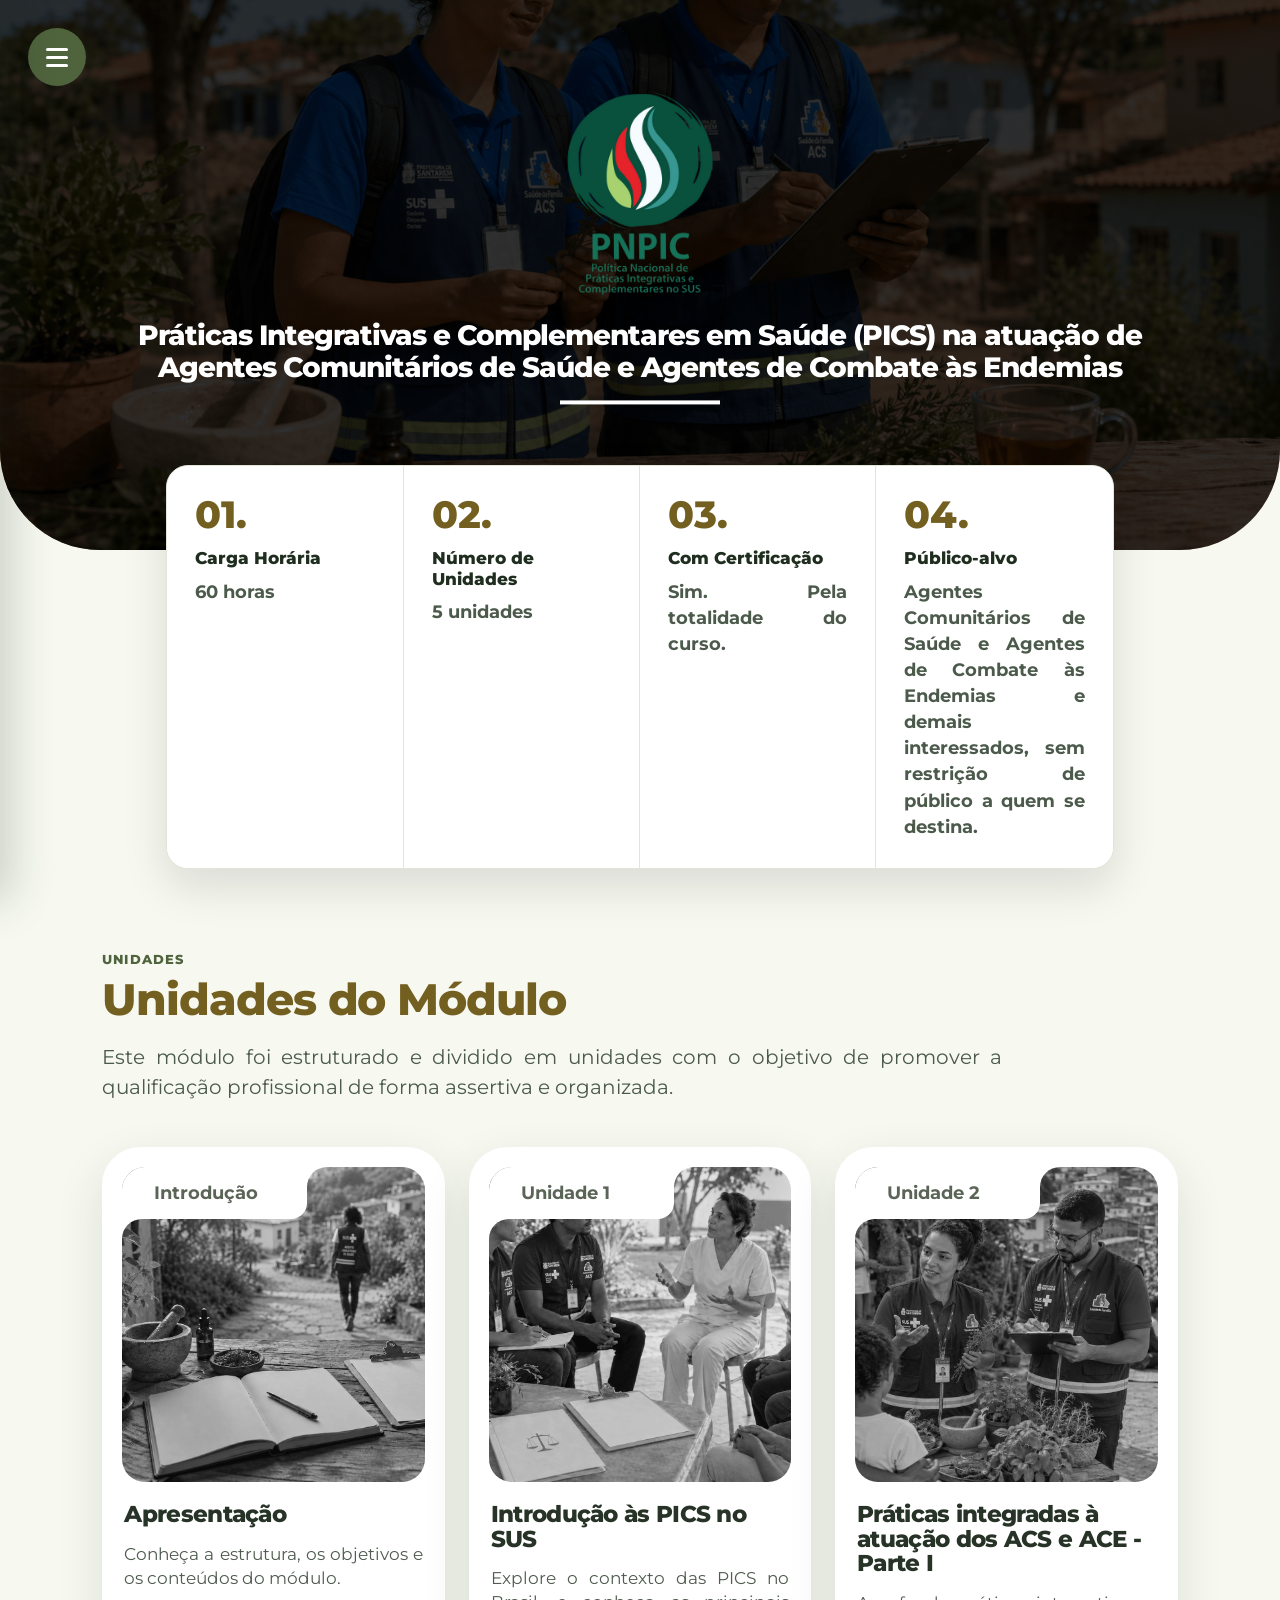
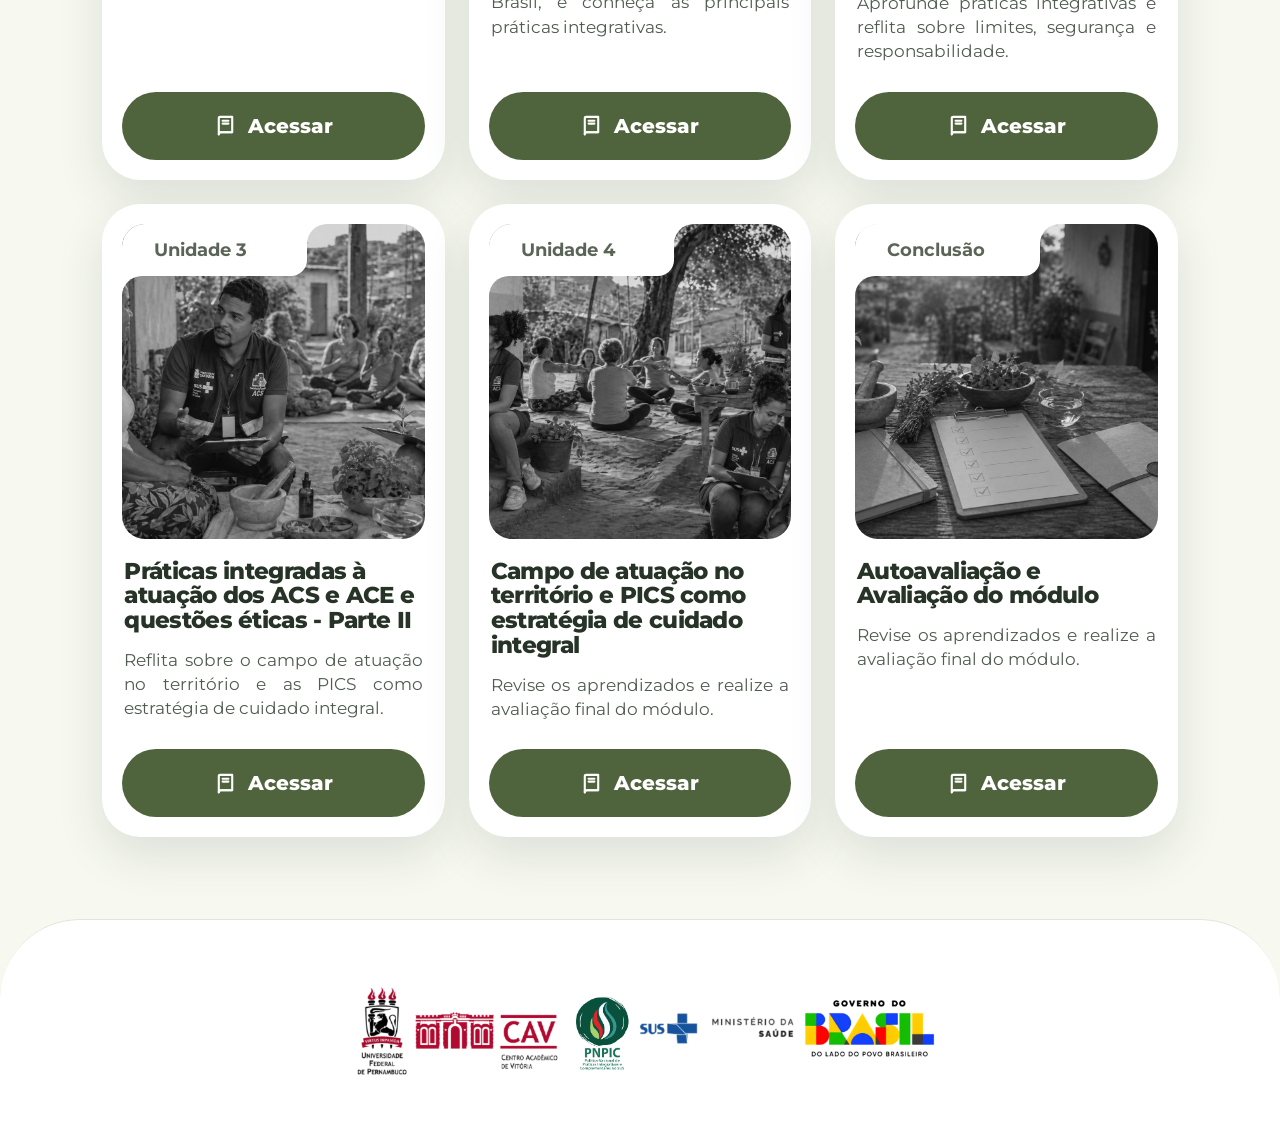
==== commit 60534494: "Alterações de imagens e textos pontuais" ====
--- a/index.html
+++ b/index.html
@@ -54,7 +54,7 @@
         <div id="banner-modulo-box-textual">
             <img
                 id="banner-modulo-logo"
-                src="./assets/images/PNPIC_logo_BR.png"
+                src="./assets/images/PNPIC-Main-Logo.png"
                 alt="Logotipo da Política Nacional de Práticas Integrativas e Complementares">
 
             <h1 id="banner-modulo-titulo">
@@ -75,7 +75,7 @@
 
                     <div class="banner-info-conteudo">
                         <h3 id="info-carga-horaria-titulo">Carga Horária</h3>
-                        <p>20 horas</p>
+                        <p>60 horas</p>
                     </div>
                 </article>
 
@@ -93,7 +93,7 @@
 
                     <div class="banner-info-conteudo">
                         <h3 id="info-certificacao-titulo">Com Certificação</h3>
-                        <p>Sim</p>
+                        <p>Sim. Pela totalidade do curso.</p>
                     </div>
                 </article>
 
@@ -102,7 +102,7 @@
 
                     <div class="banner-info-conteudo">
                         <h3 id="info-publico-titulo">Público-alvo</h3>
-                        <p>Agentes Comunitários de Saúde e Agentes de Combate às Endemias</p>
+                        <p>Agentes Comunitários de Saúde e Agentes de Combate às Endemias e demais interessados, sem restrição de público a quem se destina.</p>
                     </div>
                 </article>
 
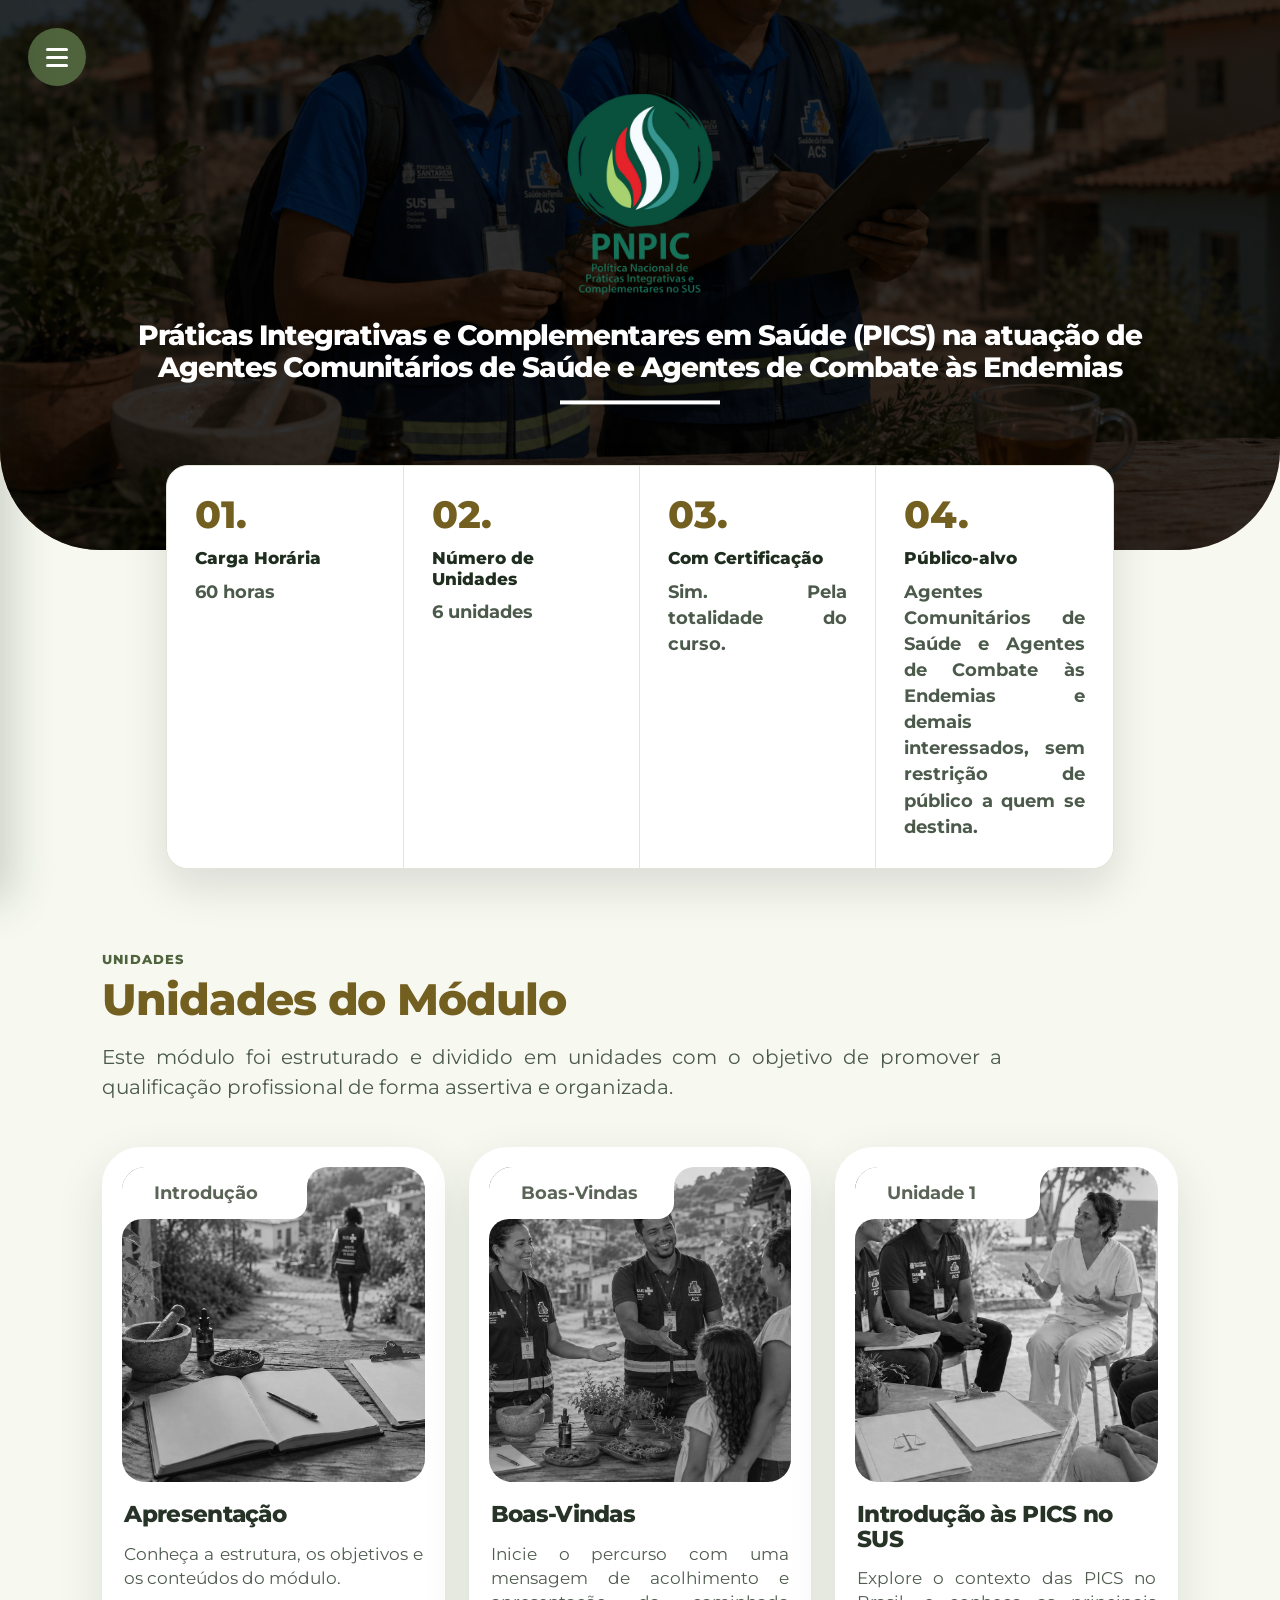
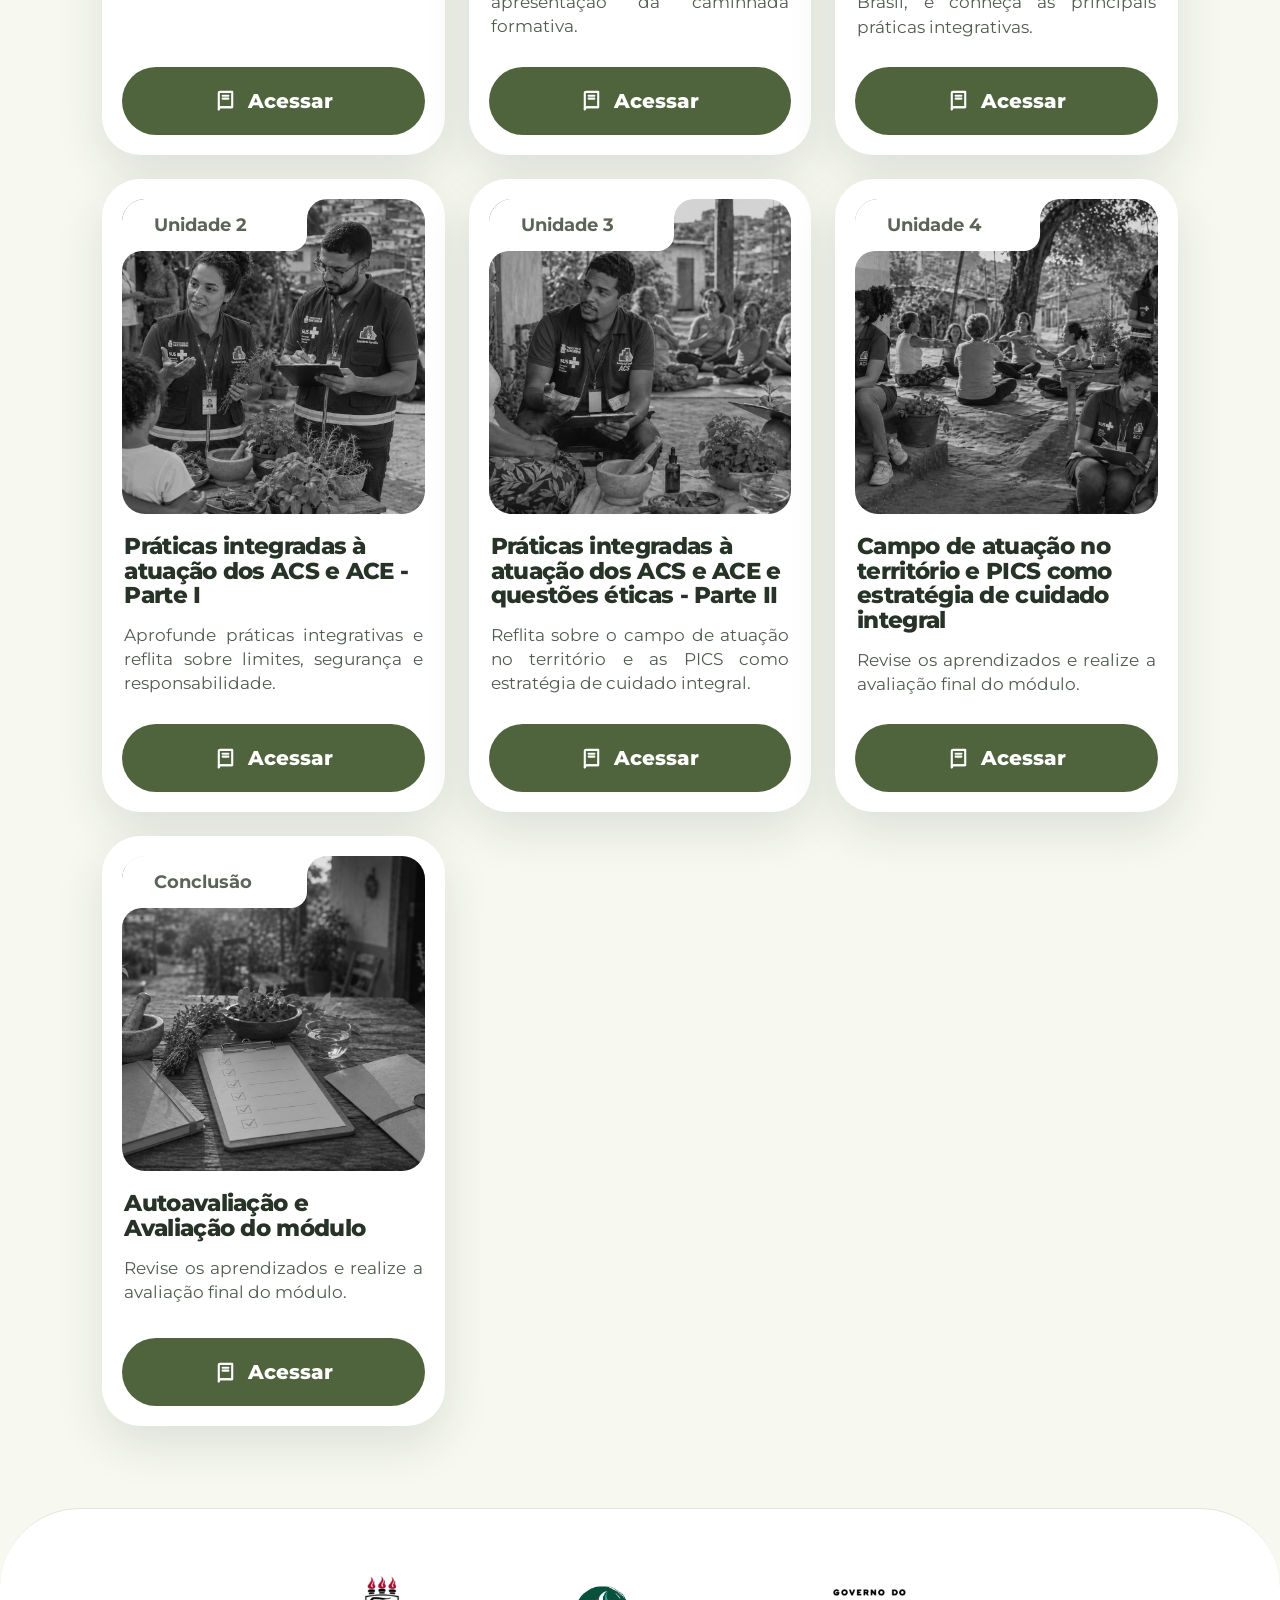
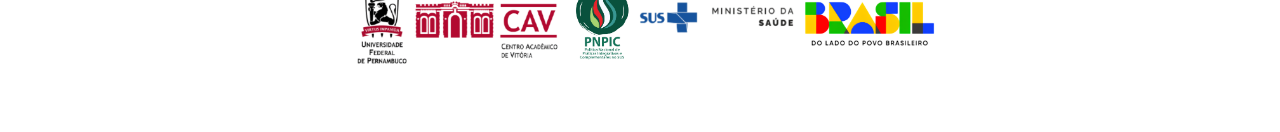
==== commit 2b0d44a5: "Criação de uma nova unidade e configurações para adaptar o novo card ao contexto" ====
--- a/index.html
+++ b/index.html
@@ -84,7 +84,7 @@
 
                     <div class="banner-info-conteudo">
                         <h3 id="info-unidades-titulo">Número de Unidades</h3>
-                        <p>5 unidades</p>
+                        <p>6 unidades</p>
                     </div>
                 </article>
 
@@ -158,7 +158,7 @@
 
             <div id="unidades-modulo-lista" role="list">
 
-                <article class="unidade-card" role="listitem" aria-labelledby="unidade-introducao-titulo">
+                <article class="unidade-card" role="listitem" aria-labelledby="unidade-apresentacao-titulo">
                     <div class="unidade-card-imagem">
                         <img
                             src="./assets/images/unidades/introducao_bg.png"
@@ -168,7 +168,7 @@
                     </div>
 
                     <div class="unidade-card-conteudo">
-                        <h3 id="unidade-1-titulo">Apresentação</h3>
+                        <h3 id="unidade-apresentacao-titulo">Apresentação</h3>
                         <p>
                             Conheça a estrutura, os objetivos e os conteúdos do módulo.
                         </p>
@@ -189,7 +189,38 @@
                     </a>
                 </article>
 
-                <article class="unidade-card" role="listitem" aria-labelledby="unidade-1-titulo">
+                <article class="unidade-card" role="listitem" aria-labelledby="unidade-boas-vindas-titulo">
+                    <div class="unidade-card-imagem">
+                        <img
+                            src="./assets/images/unidades/boas-vindas_bg.png"
+                            alt=""
+                            aria-hidden="true">
+                        <span class="unidade-card-categoria">Boas-Vindas</span>
+                    </div>
+
+                    <div class="unidade-card-conteudo">
+                        <h3 id="unidade-boas-vindas-titulo">Boas-Vindas</h3>
+                        <p>
+                            Inicie o percurso com uma mensagem de acolhimento e apresentação da caminhada formativa.
+                        </p>
+                    </div>
+
+                    <a
+                        href="./unidade/boas-vindas/conteudo.html"
+                        target="_blank"
+                        class="unidade-card-botao"
+                        aria-label="Acessar Boas-Vindas: mensagem de acolhimento">
+                        <svg viewBox="0 0 24 24" aria-hidden="true" focusable="false">
+                            <path d="M5 4.5C5 3.67 5.67 3 6.5 3H19v15.5c0 .28-.22.5-.5.5H7.25A2.25 2.25 0 0 0 5 21.25V4.5Z" />
+                            <path d="M5 21.25A2.25 2.25 0 0 1 7.25 19H19" />
+                            <path d="M9 7h6" />
+                            <path d="M9 10h6" />
+                        </svg>
+                        Acessar
+                    </a>
+                </article>
+
+                <article class="unidade-card" role="listitem" aria-labelledby="unidade-pics-sus-titulo">
                     <div class="unidade-card-imagem">
                         <img
                             src="./assets/images/unidades/unidade_01_bg.png"
@@ -199,7 +230,7 @@
                     </div>
 
                     <div class="unidade-card-conteudo">
-                        <h3 id="unidade-2-titulo">Introdução às PICS no SUS</h3>
+                        <h3 id="unidade-pics-sus-titulo">Introdução às PICS no SUS</h3>
                         <p>
                             Explore o contexto das PICS no Brasil, e conheça as principais práticas integrativas.
                         </p>
@@ -220,7 +251,7 @@
                     </a>
                 </article>
 
-                <article class="unidade-card" role="listitem" aria-labelledby="unidade-2-titulo">
+                <article class="unidade-card" role="listitem" aria-labelledby="unidade-praticas-parte-1-titulo">
                     <div class="unidade-card-imagem">
                         <img
                             src="./assets/images/unidades/unidade_02_bg.png"
@@ -230,7 +261,7 @@
                     </div>
 
                     <div class="unidade-card-conteudo">
-                        <h3 id="unidade-3-titulo">Práticas integradas à atuação dos ACS e ACE - Parte I</h3>
+                        <h3 id="unidade-praticas-parte-1-titulo">Práticas integradas à atuação dos ACS e ACE - Parte I</h3>
                         <p>
                             Aprofunde práticas integrativas e reflita sobre limites, segurança e responsabilidade.
                         </p>
@@ -251,7 +282,7 @@
                     </a>
                 </article>
 
-                <article class="unidade-card" role="listitem" aria-labelledby="unidade-3-titulo">
+                <article class="unidade-card" role="listitem" aria-labelledby="unidade-praticas-parte-2-titulo">
                     <div class="unidade-card-imagem">
                         <img
                             src="./assets/images/unidades/unidade_03_bg.png"
@@ -261,7 +292,7 @@
                     </div>
 
                     <div class="unidade-card-conteudo">
-                        <h3 id="unidade-4-titulo">Práticas integradas à atuação dos ACS e ACE e questões éticas - Parte II</h3>
+                        <h3 id="unidade-praticas-parte-2-titulo">Práticas integradas à atuação dos ACS e ACE e questões éticas - Parte II</h3>
                         <p>
                             Reflita sobre o campo de atuação no território e as PICS como estratégia de cuidado integral.
                         </p>
@@ -282,7 +313,7 @@
                     </a>
                 </article>
 
-                <article class="unidade-card" role="listitem" aria-labelledby="unidade-4-titulo">
+                <article class="unidade-card" role="listitem" aria-labelledby="unidade-campo-territorio-titulo">
                     <div class="unidade-card-imagem">
                         <img
                             src="./assets/images/unidades/unidade_04_bg.png"
@@ -292,7 +323,7 @@
                     </div>
 
                     <div class="unidade-card-conteudo">
-                        <h3 id="unidade-5-titulo">Campo de atuação no território e PICS como estratégia de cuidado integral</h3>
+                        <h3 id="unidade-campo-territorio-titulo">Campo de atuação no território e PICS como estratégia de cuidado integral</h3>
                         <p>
                             Revise os aprendizados e realize a avaliação final do módulo.
                         </p>
@@ -313,7 +344,7 @@
                     </a>
                 </article>
 
-                <article class="unidade-card" role="listitem" aria-labelledby="unidade-conclusao-titulo">
+                <article class="unidade-card" role="listitem" aria-labelledby="unidade-avaliacao-titulo">
                     <div class="unidade-card-imagem">
                         <img
                             src="./assets/images/unidades/conclusão.png"
@@ -323,7 +354,7 @@
                     </div>
 
                     <div class="unidade-card-conteudo">
-                        <h3 id="unidade-6-titulo">Autoavaliação e Avaliação do módulo</h3>
+                        <h3 id="unidade-avaliacao-titulo">Autoavaliação e Avaliação do módulo</h3>
                         <p>
                             Revise os aprendizados e realize a avaliação final do módulo.
                         </p>
